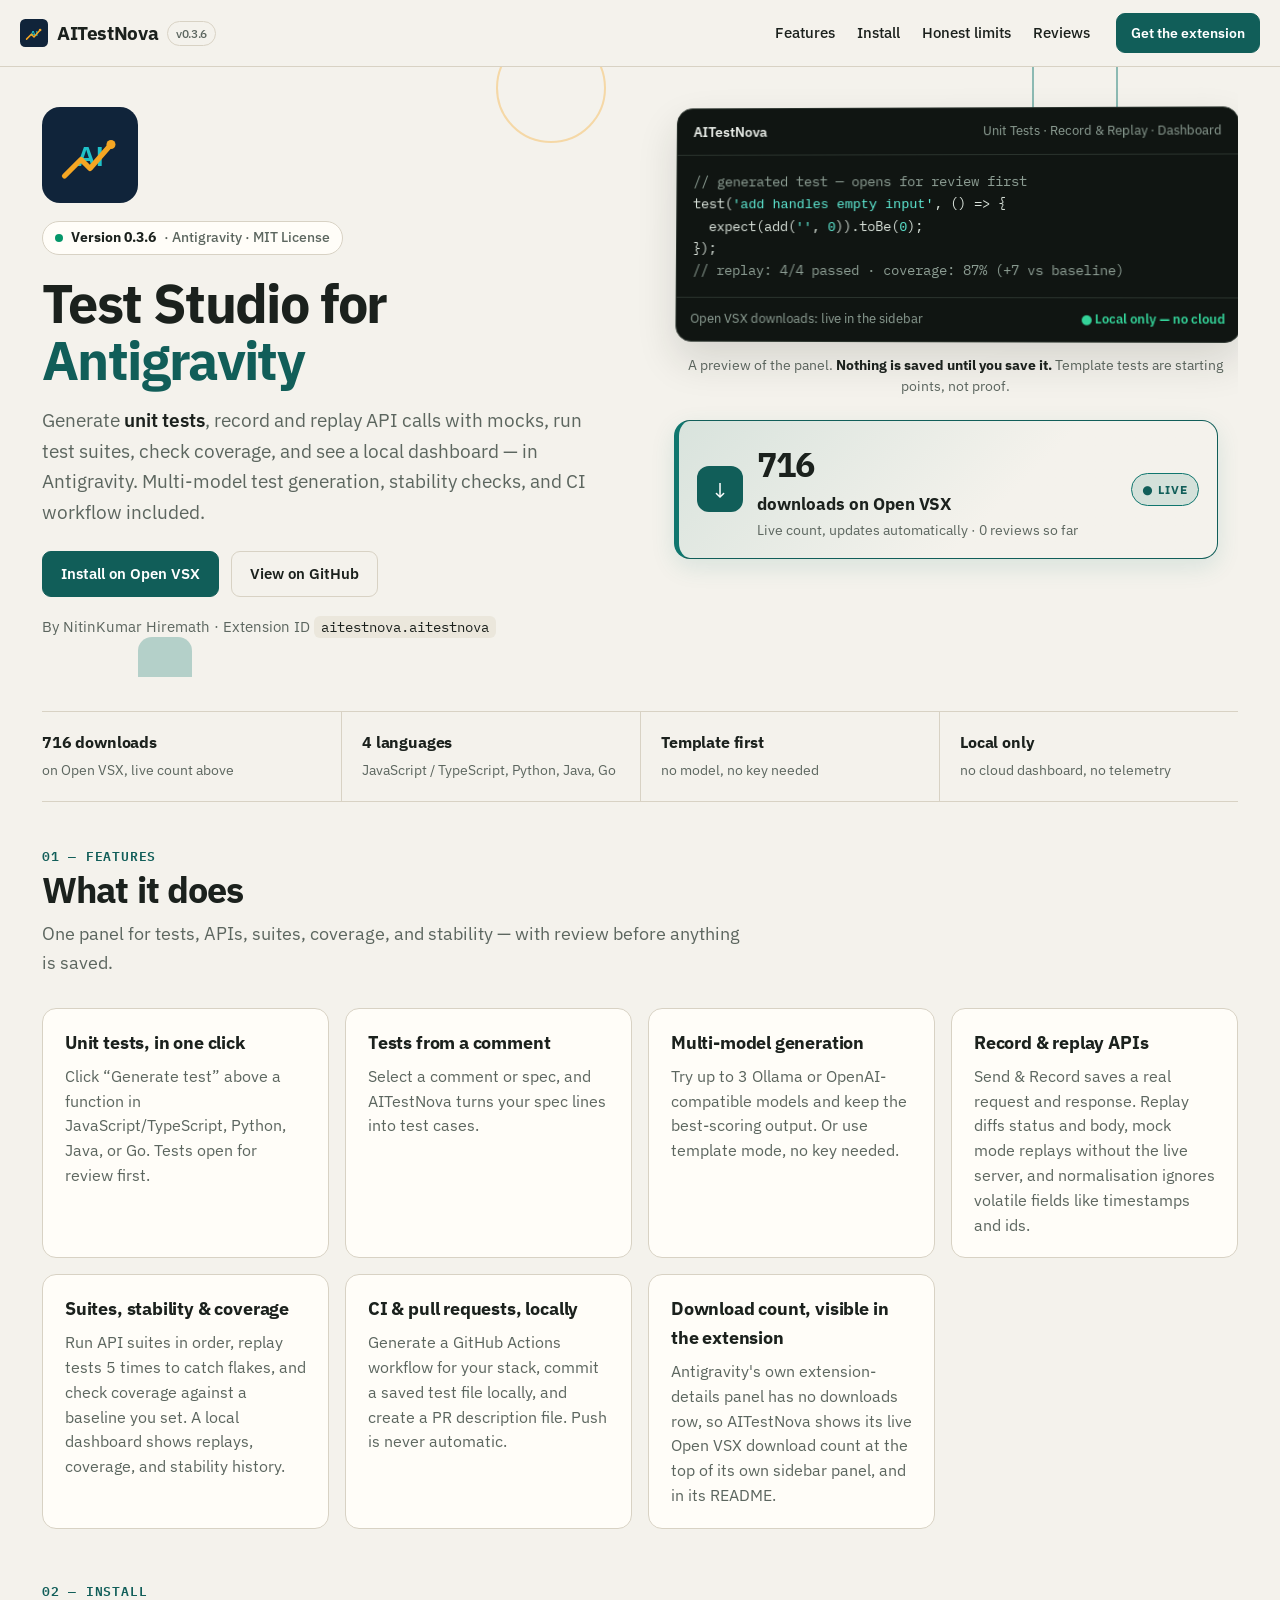
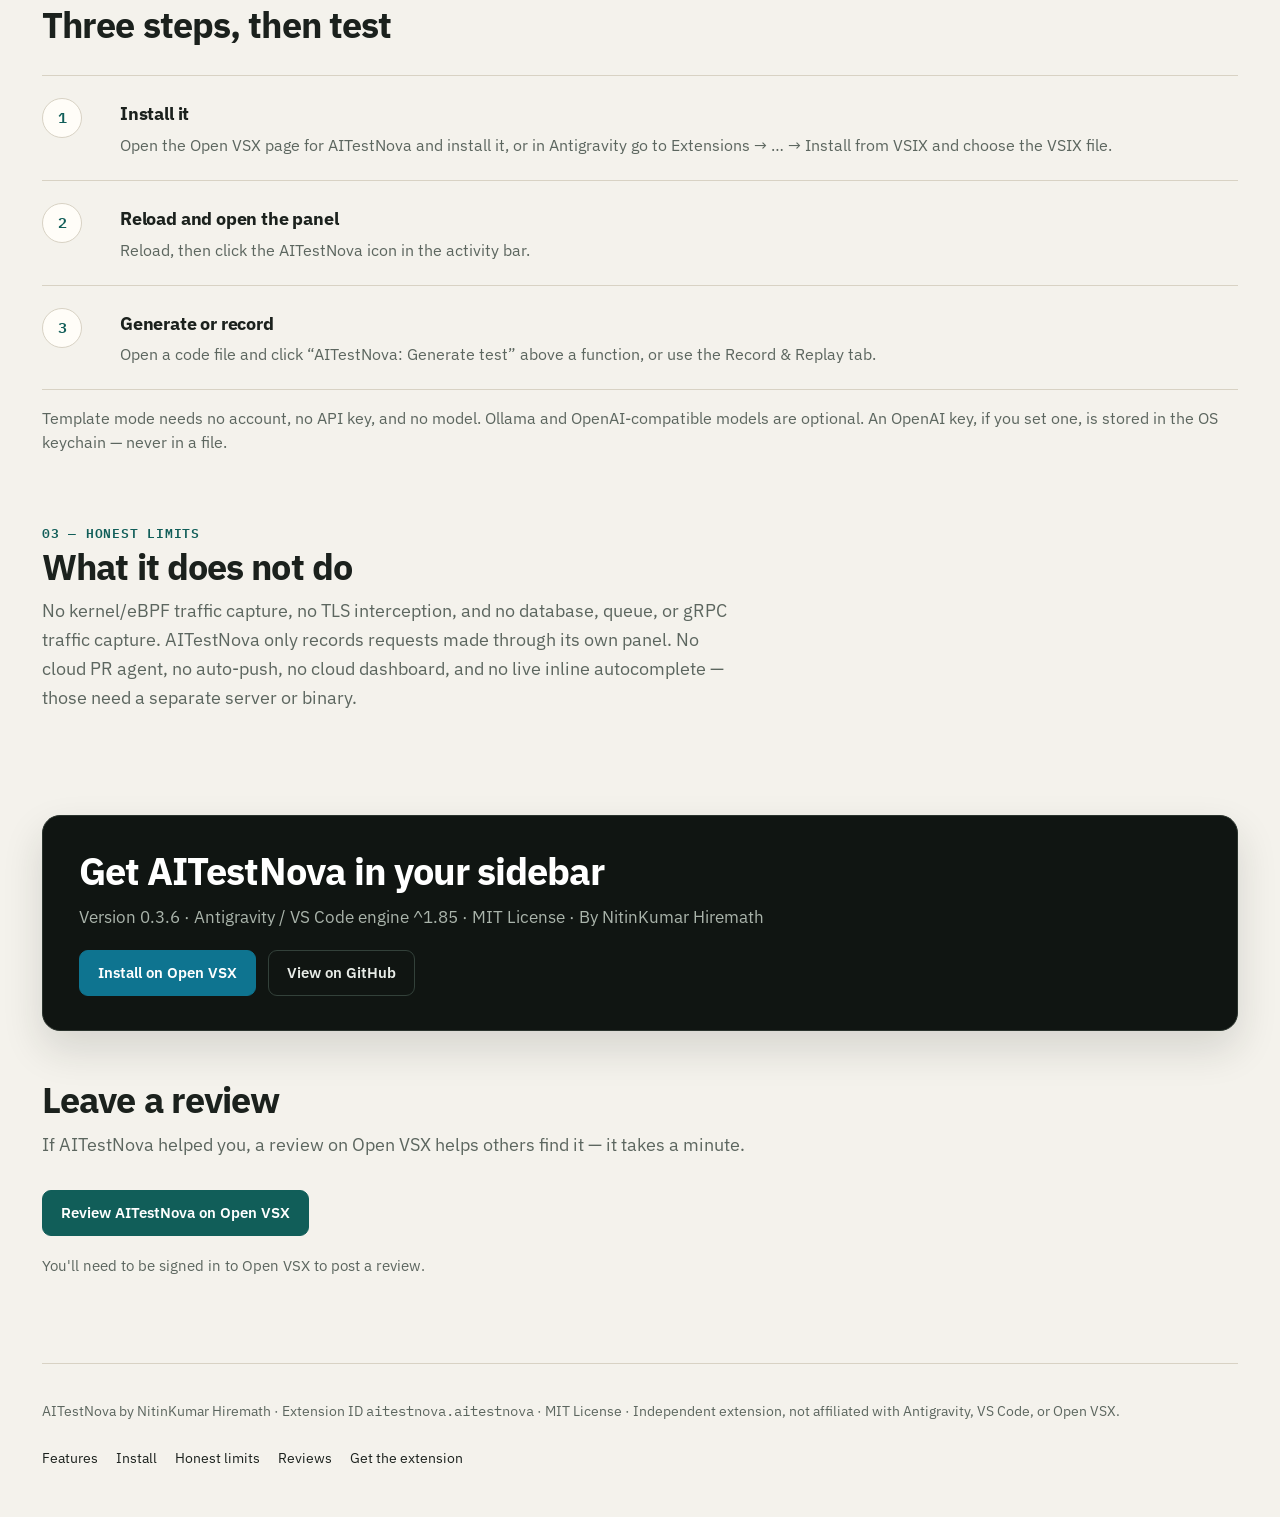
==== aitestnova/index.html @ dbf33936 "Keep every version and download figure live: facts row + inline CTA versions now update from the Ope" ====
<!doctype html>
<html lang="en">
<head>
<meta charset="utf-8" />
<meta name="viewport" content="width=device-width, initial-scale=1, viewport-fit=cover" />
<meta name="color-scheme" content="light dark" />
<meta name="description" content="Generate unit tests, record and replay API calls with mocks, run test suites, check coverage, and see a local dashboard — in Antigravity. Multi-model test generation, stability checks, and CI workflow included." />
<title>AITestNova — Test Studio for Antigravity</title>
<link rel="preconnect" href="https://fonts.googleapis.com" />
<link rel="preconnect" href="https://fonts.gstatic.com" crossorigin />
<link href="https://fonts.googleapis.com/css2?family=IBM+Plex+Mono:wght@400;500;600&family=IBM+Plex+Sans:wght@400;500;600;700&display=swap" rel="stylesheet" />
<style>
  :root{
    --bg:#f4f2ec; --surface:#fffdf8; --surface-2:#ebe7dc;
    --panel:#101512; --panel-2:#171d19; --panel-line:#2a332d;
    --ink:#1b211d; --muted:#5c665f; --line:#d8d2c4;
    --teal:#0f766e; --teal-bright:#14b8a6; --teal-deep:#115e59;
    --amber:#b45309; --radius:14px; --shadow:0 18px 40px rgba(27,33,29,.14);
  }
  @media (prefers-color-scheme: dark){
    :root{ --bg:#0c0f0d; --surface:#131713; --surface-2:#1b211c; --ink:#e8ece7; --muted:#a3ada4; --line:#2a332d; --teal:#2dd4bf; --teal-deep:#5eead4; --shadow:0 18px 40px rgba(0,0,0,.45); }
  }
  *{box-sizing:border-box}
  html{scroll-behavior:smooth}
  body{margin:0;background:var(--bg);color:var(--ink);font-family:"IBM Plex Sans",system-ui,-apple-system,"Segoe UI",sans-serif;font-size:17px;line-height:1.6;-webkit-font-smoothing:antialiased}
  a{color:var(--teal-deep)}
  @media (prefers-color-scheme: dark){ a{color:var(--teal)} }
  ::selection{background:var(--teal);color:#fff}
  .wrap{max-width:1240px;margin:0 auto;padding:0 22px}
  .mono{font-family:"IBM Plex Mono",ui-monospace,SFMono-Regular,Menlo,monospace}
  header.nav{position:sticky;top:0;z-index:20;background:color-mix(in srgb, var(--bg) 88%, transparent);backdrop-filter:blur(10px);border-bottom:1px solid var(--line)}
  .nav-inner{display:flex;align-items:center;gap:26px;padding:13px 0;flex-wrap:wrap}
  .wordmark{display:flex;align-items:center;gap:9px;text-decoration:none;color:var(--ink);font-weight:700;font-size:19px;letter-spacing:-.02em}
  .wordmark small{font-weight:500;font-size:12px;color:var(--muted);border:1px solid var(--line);border-radius:99px;padding:2px 8px}
  .wordmark svg{width:28px;height:28px;flex:none}
  nav.links{display:flex;gap:22px;margin-left:auto;flex-wrap:wrap}
  nav.links a{color:var(--ink);text-decoration:none;font-size:15px;font-weight:500}
  nav.links a:hover{color:var(--teal-deep);text-decoration:underline;text-underline-offset:4px}
  .btn{display:inline-flex;align-items:center;gap:8px;background:var(--teal-deep);color:#fff;text-decoration:none;font-weight:600;font-size:15px;padding:10px 18px;border-radius:9px;border:1px solid var(--teal-deep);cursor:pointer}
  .btn:hover{background:var(--teal);border-color:var(--teal)}
  .btn.ghost{background:transparent;color:var(--ink);border-color:var(--line)}
  .btn.ghost:hover{border-color:var(--teal-deep);color:var(--teal-deep);background:transparent}
  .btn.small{padding:8px 14px;font-size:14px}
  @media (max-width: 920px){ nav.links{margin-left:0;gap:16px} .nav-cta{margin-left:auto} }
  @media (prefers-color-scheme: dark){ .btn{background:#0f766e;border-color:#0f766e} .btn:hover{background:#14b8a6;border-color:#14b8a6} }
  .hero{position:relative;overflow:hidden;padding:40px 0 24px}
  .hero-logo{margin:0 0 18px}.hero-logo svg{width:96px;height:96px;display:block;animation:logo3d 7s ease-in-out infinite;transform-style:preserve-3d}
  @keyframes logo3d{0%,100%{transform:perspective(700px) rotateX(0) rotateY(-8deg)}50%{transform:perspective(700px) rotateX(8deg) rotateY(10deg)}}
  @media (prefers-reduced-motion: reduce){.hero-logo svg{animation:none}}
  .hero-grid{display:grid;grid-template-columns:1.02fr .98fr;gap:44px;align-items:start;position:relative;z-index:1}
  /* 3D animation: floating shapes + panel tilt (transform/opacity only) */
  .hero-3d{position:absolute;inset:0;pointer-events:none;perspective:900px;z-index:0}
  .hero-3d span{position:absolute;display:block;transform-style:preserve-3d;animation:float3d 9s ease-in-out infinite}
  .hero-3d .c1{width:86px;height:86px;top:-24px;right:10%;border:2px solid var(--teal);border-radius:18px;opacity:.45}
  .hero-3d .c2{width:54px;height:54px;bottom:-14px;left:8%;background:var(--teal);border-radius:14px;opacity:.28;animation-delay:-3s}
  .hero-3d .c3{width:110px;height:110px;top:-34px;left:38%;border:2px solid #f5a623;border-radius:50%;opacity:.35;animation-delay:-6s}
  @keyframes float3d{0%,100%{transform:translateZ(0) rotateX(14deg) rotateY(-16deg) translateY(0)}50%{transform:translateZ(70px) rotateX(-12deg) rotateY(18deg) translateY(-16px)}}
  .panel-shell{transform:perspective(1000px) rotateX(1.5deg) rotateY(-1.5deg);transition:transform .5s ease}
  .panel-shell:hover{transform:perspective(1000px) rotateX(0) rotateY(0) translateY(-4px)}
  @media (max-width:820px){.hero-3d{display:none}}
  @media (prefers-reduced-motion: reduce){.hero-3d span{animation:none}.panel-shell{transform:none;transition:none}}
  .version-pill{display:inline-flex;gap:8px;align-items:center;flex-wrap:wrap;font-size:13.5px;font-weight:500;color:var(--muted);border:1px solid var(--line);border-radius:99px;padding:5px 12px;background:var(--surface)}
  .version-pill b{color:var(--ink)}
  .version-pill .dot{width:8px;height:8px;border-radius:50%;background:#059669;flex:none}
  h1{font-size:clamp(38px,4.6vw,54px);line-height:1.06;letter-spacing:-.03em;margin:20px 0 16px;font-weight:700}
  h1 em{font-style:normal;color:var(--teal-deep)}
  @media (prefers-color-scheme: dark){ h1 em{color:var(--teal)} }
  .lede{font-size:19px;line-height:1.6;color:var(--muted);max-width:34rem;margin:0 0 24px}
  .lede strong{color:var(--ink);font-weight:600}
  .cta-row{display:flex;gap:12px;flex-wrap:wrap;align-items:center}
  .setup-line{margin-top:18px;font-size:14.5px;color:var(--muted)}
  .setup-line .mono{font-size:13.5px;color:var(--ink);background:var(--surface-2);padding:2px 7px;border-radius:6px}
  .dl-box{margin:22px 0 0;max-width:34rem;border:1px solid var(--teal-deep);border-left:5px solid var(--teal);border-radius:16px;padding:16px 18px;background:linear-gradient(135deg,color-mix(in srgb,var(--teal) 12%,var(--bg)),var(--bg) 60%);box-shadow:0 8px 24px rgba(15,118,110,.12);display:flex;align-items:center;justify-content:space-between;gap:16px}
  .dl-main{display:flex;align-items:center;gap:14px}
  .dl-icon{width:46px;height:46px;flex:none;display:flex;align-items:center;justify-content:center;font-size:22px;color:#fff;background:var(--teal-deep);border-radius:12px}
  .dl-number{font-size:34px;font-weight:800;color:var(--ink);letter-spacing:-.02em}
  .dl-label{color:var(--ink);font-weight:700;font-size:17px}
  .dl-sub{margin:2px 0 0;font-size:13.5px;color:var(--muted)}
  .dl-live{flex:none;display:inline-flex;align-items:center;gap:6px;font-size:12px;font-weight:800;letter-spacing:.08em;color:var(--teal-deep);background:color-mix(in srgb,var(--teal) 14%,var(--bg));border:1px solid var(--teal);border-radius:99px;padding:6px 10px}
  .panel-shell{background:var(--panel);color:#dbe4dc;border:1px solid var(--panel-line);border-radius:16px;box-shadow:var(--shadow);overflow:hidden}
  .panel-top{display:flex;align-items:center;gap:10px;padding:12px 16px;border-bottom:1px solid var(--panel-line)}
  .panel-top .tab-label{font-size:14px;font-weight:600;color:#e8ece7}
  .panel-top .spacer{flex:1}
  .panel-body{padding:16px}
  .panel-body pre{margin:0;white-space:pre-wrap;font-family:"IBM Plex Mono",monospace;font-size:13.5px;line-height:1.6;color:#dbe4dc}
  .panel-body code{color:#5eead4}
  .panel-foot{border-top:1px solid var(--panel-line);padding:11px 14px;display:flex;gap:14px;align-items:center;font-size:13px;color:#8fa096;flex-wrap:wrap}
  .panel-foot .ready{margin-left:auto;color:#34d399;font-weight:600}
  .panel-caption{margin-top:12px;font-size:13.5px;color:var(--muted);text-align:center}
  .panel-caption b{color:var(--ink)}
  .facts{margin:34px 0 0;border-top:1px solid var(--line);border-bottom:1px solid var(--line);display:grid;grid-template-columns:repeat(4,1fr)}
  .fact{padding:18px 20px;border-left:1px solid var(--line)}
  .fact:first-child{border-left:0;padding-left:0}
  .fact b{display:block;font-size:16px;letter-spacing:-.01em}
  .fact span{font-size:14px;color:var(--muted)}
  section.block{padding:40px 0 8px}
  .section-head{max-width:44rem;margin-bottom:30px}
  .section-head h2{font-size:clamp(28px,3.4vw,36px);line-height:1.15;letter-spacing:-.025em;margin:0 0 10px}
  .section-head p{margin:0;color:var(--muted);font-size:18px}
  .section-head .num{font-family:"IBM Plex Mono",monospace;font-size:13px;color:var(--teal-deep);font-weight:600;letter-spacing:.06em}
  @media (prefers-color-scheme: dark){ .section-head .num{color:var(--teal)} }
  .cards{display:grid;grid-template-columns:repeat(auto-fit,minmax(260px,1fr));gap:16px}
  .card{background:var(--surface);border:1px solid var(--line);border-radius:var(--radius);padding:20px 22px;transition:transform .4s ease,box-shadow .4s ease}
  .card:hover{transform:perspective(800px) rotateX(-2deg) translateY(-4px)}
  .card h3{margin:0 0 6px;font-size:18px;letter-spacing:-.01em}
  .card p{margin:0;color:var(--muted);font-size:15.5px}
  .steps{list-style:none;margin:0;padding:0;border-top:1px solid var(--line)}
  .steps li{display:grid;grid-template-columns:56px 1fr;gap:22px;padding:22px 0;border-bottom:1px solid var(--line);align-items:start}
  .steps .n{font-family:"IBM Plex Mono",monospace;font-size:15px;font-weight:600;color:var(--teal-deep);border:1px solid var(--line);border-radius:50%;width:40px;height:40px;display:flex;align-items:center;justify-content:center;background:var(--surface)}
  @media (prefers-color-scheme: dark){ .steps .n{color:var(--teal)} }
  .steps h3{margin:2px 0 4px;font-size:18px;letter-spacing:-.01em}
  .steps p{margin:0;color:var(--muted);font-size:15.5px}
  .cta-panel{margin:64px 0 8px;background:var(--panel);color:#dbe4dc;border-radius:18px;padding:34px 36px;border:1px solid var(--panel-line);box-shadow:var(--shadow)}
  .cta-panel h2{font-size:clamp(28px,3.4vw,38px);line-height:1.12;letter-spacing:-.025em;margin:0 0 12px;color:#fff}
  .cta-panel p{color:#aab4ab;margin:0 0 20px;font-size:16.5px}
  .cta-panel .btn{background:#0e7490;border-color:#0e7490}
  .cta-panel .btn:hover{background:#0891b2;border-color:#0891b2}
  .cta-panel .btn.ghost{background:transparent;border-color:#33413a;color:#e8ece7}
  .cta-panel .btn.ghost:hover{border-color:#14b8a6;color:#fff}
  footer{padding:36px 0 48px;color:var(--muted);font-size:14px;border-top:1px solid var(--line);margin-top:64px}
  .foot{display:flex;gap:24px;flex-wrap:wrap;align-items:baseline;justify-content:space-between;font-size:14px;color:var(--muted)}
  .foot a{color:var(--ink);text-decoration:none}
  .foot a:hover{text-decoration:underline}
  .foot nav{display:flex;gap:18px;flex-wrap:wrap}
  @media (max-width:820px){ .hero-grid{grid-template-columns:1fr} .facts{grid-template-columns:1fr 1fr} .fact:nth-child(3){border-left:0;padding-left:0} }
</style>
</head>
<body>
<header class="nav"><div class="wrap nav-inner">
  <a class="wordmark" href="#top" aria-label="AITestNova home"><svg aria-hidden="true" xmlns="http://www.w3.org/2000/svg" width="128" height="128" viewBox="0 0 128 128"><rect width="128" height="128" rx="24" fill="#10243a"/><text x="64" y="78" font-family="sans-serif" font-size="36" font-weight="bold" fill="#1fc2c9" text-anchor="middle">AI</text><path d="M30 92 L52 70 L64 82 L92 50" stroke="#f5a623" stroke-width="7" fill="none" stroke-linecap="round" stroke-linejoin="round"/><circle cx="92" cy="50" r="6" fill="#f5a623"/></svg>AITestNova <small class="live-version">v0.3.6</small></a>
  <nav class="links" aria-label="Page"><a href="#features">Features</a><a href="#install">Install</a><a href="#limits">Honest limits</a><a href="#reviews">Reviews</a></nav>
  <a class="btn small nav-cta" href="#get">Get the extension</a>
</div></header>

<div class="wrap" id="top">
  <div class="hero"><div class="hero-3d" aria-hidden="true"><span class="c1"></span><span class="c2"></span><span class="c3"></span></div><div class="hero-grid"><div>
    <div class="hero-logo"><svg aria-hidden="true" xmlns="http://www.w3.org/2000/svg" width="128" height="128" viewBox="0 0 128 128"><rect width="128" height="128" rx="24" fill="#10243a"/><text x="64" y="78" font-family="sans-serif" font-size="36" font-weight="bold" fill="#1fc2c9" text-anchor="middle">AI</text><path d="M30 92 L52 70 L64 82 L92 50" stroke="#f5a623" stroke-width="7" fill="none" stroke-linecap="round" stroke-linejoin="round"/><circle cx="92" cy="50" r="6" fill="#f5a623"/></svg></div>
    <span class="version-pill"><span class="dot"></span><b class="live-version">Version 0.3.6</b> · Antigravity · MIT License</span>
    <h1>Test Studio for <em>Antigravity</em></h1>
    <p class="lede">Generate <strong>unit tests</strong>, record and replay API calls with mocks, run test suites, check coverage, and see a local dashboard — in Antigravity. Multi-model test generation, stability checks, and CI workflow included.</p>
    <div class="cta-row">
      <a class="btn" href="https://open-vsx.org/extension/aitestnova/aitestnova">Install on Open VSX</a>
      <a class="btn ghost" href="https://github.com/1nc24cs146-cmyk/AITestNova">View on GitHub</a>
    </div>
    <p class="setup-line">By NitinKumar Hiremath · Extension ID <span class="mono">aitestnova.aitestnova</span></p>
  </div>
  <div>
    <div class="panel-shell" aria-label="AITestNova panel preview">
      <div class="panel-top"><span class="tab-label">AITestNova</span><span class="spacer"></span><span style="font-size:13px;color:#8fa096">Unit Tests · Record &amp; Replay · Dashboard</span></div>
      <div class="panel-body"><pre><span style="color:#8fa096">// generated test — opens for review first</span>
test(<code>'add handles empty input'</code>, () =&gt; {
  expect(add(<code>''</code>, <code>0</code>)).toBe(<code>0</code>);
});
<span style="color:#8fa096">// replay: 4/4 passed · coverage: 87% (+7 vs baseline)</span></pre></div>
      <div class="panel-foot"><span>Open VSX downloads: live in the sidebar</span><span class="ready">● Local only — no cloud</span></div>
    </div>
    <p class="panel-caption">A preview of the panel. <b>Nothing is saved until you save it.</b> Template tests are starting points, not proof.</p>
    <div class="dl-box"><div class="dl-main"><div class="dl-icon">↓</div><div>
      <div class="dl-number" id="downloads">716</div>
      <div class="dl-label">downloads on Open VSX</div>
      <p class="dl-sub">Live count, updates automatically · 0 reviews so far</p>
    </div></div><span class="dl-live">● LIVE</span></div>
  </div></div></div>

  <div class="facts">
    <div class="fact"><b class="live-downloads">716 downloads</b><span>on Open VSX, live count above</span></div>
    <div class="fact"><b>4 languages</b><span>JavaScript / TypeScript, Python, Java, Go</span></div>
    <div class="fact"><b>Template first</b><span>no model, no key needed</span></div>
    <div class="fact"><b>Local only</b><span>no cloud dashboard, no telemetry</span></div>
  </div>

  <section class="block" id="features"><div class="section-head">
    <span class="num">01 — FEATURES</span>
    <h2>What it does</h2>
    <p>One panel for tests, APIs, suites, coverage, and stability — with review before anything is saved.</p>
  </div><div class="cards">
    <div class="card"><h3>Unit tests, in one click</h3><p>Click “Generate test” above a function in JavaScript/TypeScript, Python, Java, or Go. Tests open for review first.</p></div>
    <div class="card"><h3>Tests from a comment</h3><p>Select a comment or spec, and AITestNova turns your spec lines into test cases.</p></div>
    <div class="card"><h3>Multi-model generation</h3><p>Try up to 3 Ollama or OpenAI-compatible models and keep the best-scoring output. Or use template mode, no key needed.</p></div>
    <div class="card"><h3>Record &amp; replay APIs</h3><p>Send &amp; Record saves a real request and response. Replay diffs status and body, mock mode replays without the live server, and normalisation ignores volatile fields like timestamps and ids.</p></div>
    <div class="card"><h3>Suites, stability &amp; coverage</h3><p>Run API suites in order, replay tests 5 times to catch flakes, and check coverage against a baseline you set. A local dashboard shows replays, coverage, and stability history.</p></div>
    <div class="card"><h3>CI &amp; pull requests, locally</h3><p>Generate a GitHub Actions workflow for your stack, commit a saved test file locally, and create a PR description file. Push is never automatic.</p></div>
    <div class="card"><h3>Download count, visible in the extension</h3><p>Antigravity's own extension-details panel has no downloads row, so AITestNova shows its live Open VSX download count at the top of its own sidebar panel, and in its README.</p></div>
  </div></section>

  <section class="block" id="install"><div class="section-head">
    <span class="num">02 — INSTALL</span>
    <h2>Three steps, then test</h2>
  </div><ol class="steps">
    <li><span class="n">1</span><div><h3>Install it</h3><p>Open the Open VSX page for AITestNova and install it, or in Antigravity go to Extensions → … → Install from VSIX and choose the VSIX file.</p></div></li>
    <li><span class="n">2</span><div><h3>Reload and open the panel</h3><p>Reload, then click the AITestNova icon in the activity bar.</p></div></li>
    <li><span class="n">3</span><div><h3>Generate or record</h3><p>Open a code file and click “AITestNova: Generate test” above a function, or use the Record &amp; Replay tab.</p></div></li>
  </ol>
  <p style="color:var(--muted);font-size:15.5px">Template mode needs no account, no API key, and no model. Ollama and OpenAI-compatible models are optional. An OpenAI key, if you set one, is stored in the OS keychain — never in a file.</p></section>

  <section class="block" id="limits"><div class="section-head">
    <span class="num">03 — HONEST LIMITS</span>
    <h2>What it does not do</h2>
    <p>No kernel/eBPF traffic capture, no TLS interception, and no database, queue, or gRPC traffic capture. AITestNova only records requests made through its own panel. No cloud PR agent, no auto-push, no cloud dashboard, and no live inline autocomplete — those need a separate server or binary.</p>
  </div></section>

  <section id="get"><div class="cta-panel">
    <h2>Get AITestNova in your sidebar</h2>
    <p>Version <span class="live-version-num">0.3.6</span> · Antigravity / VS Code engine ^1.85 · MIT License · By NitinKumar Hiremath</p>
    <div class="cta-row">
      <a class="btn" href="https://open-vsx.org/extension/aitestnova/aitestnova">Install on Open VSX</a>
      <a class="btn ghost" href="https://github.com/1nc24cs146-cmyk/AITestNova">View on GitHub</a>
    </div>
  </div></section>

  <section class="block" id="reviews"><div class="section-head">
    <h2>Leave a review</h2>
    <p>If AITestNova helped you, a review on Open VSX helps others find it — it takes a minute.</p>
  </div>
  <div class="cta-row">
    <a class="btn" href="https://open-vsx.org/extension/aitestnova/aitestnova">Review AITestNova on Open VSX</a>
  </div>
  <p class="setup-line">You'll need to be signed in to Open VSX to post a review.</p></section>

  <footer><div class="foot">
    <div>AITestNova by NitinKumar Hiremath · Extension ID <span class="mono">aitestnova.aitestnova</span> · MIT License · Independent extension, not affiliated with Antigravity, VS Code, or Open VSX.</div>
    <nav aria-label="Page"><a href="#features">Features</a><a href="#install">Install</a><a href="#limits">Honest limits</a><a href="#reviews">Reviews</a><a href="#get">Get the extension</a></nav>
  </div></footer>
</div>
<script>
(function () {
  // Silent live update: on every load and every 5 minutes after, the
  // version pill, the download count, and the facts-row download figure
  // refresh from the live Open VSX listing. No banner, no reload. The
  // pill only ever moves forward: if the listing is behind this page (a
  // build not published yet), the page keeps its own version. Keep
  // EMBEDDED_VERSION in sync with the pill. Every download figure on
  // this page carries the live treatment, so no number can go stale
  // and make the page look fake.
  var EMBEDDED_VERSION = "0.3.6";
  var API_URL = "https://open-vsx.org/api/aitestnova/aitestnova";
  var pills = document.querySelectorAll(".live-version");
  var downloads = document.getElementById("downloads");
  var versionNums = document.querySelectorAll(".live-version-num");
  var factDownloads = document.querySelectorAll(".live-downloads");
  function isNewer(a, b) {
    var pa = String(a).split(".");
    var pb = String(b).split(".");
    var n = Math.max(pa.length, pb.length);
    for (var i = 0; i < n; i++) {
      var x = parseInt(pa[i] || "0", 10);
      var y = parseInt(pb[i] || "0", 10);
      if (x > y) { return true; }
      if (x < y) { return false; }
    }
    return false;
  }
  function checkForUpdate() {
    fetch(API_URL, { cache: "no-store" })
      .then(function (r) { if (!r.ok) { throw new Error("Open VSX " + r.status); } return r.json(); })
      .then(function (d) {
        if (d && typeof d.downloadCount === "number" && downloads) {
          downloads.textContent = d.downloadCount.toLocaleString();
          for (var j = 0; j < factDownloads.length; j++) {
            factDownloads[j].textContent = d.downloadCount.toLocaleString() + " downloads";
          }
        }
        if (d && typeof d.version === "string" && d.version && isNewer(d.version, EMBEDDED_VERSION)) {
          for (var i = 0; i < pills.length; i++) {
            pills[i].textContent = (pills[i].textContent.indexOf("Version ") === 0 ? "Version " : "v") + d.version;
          }
          for (var k = 0; k < versionNums.length; k++) {
            versionNums[k].textContent = d.version;
          }
        }
      })
      .catch(function () { /* keep the baked-in fallback text visible */ });
  }
  checkForUpdate();
  setInterval(checkForUpdate, 5 * 60 * 1000);
})();
</script>
</body>
</html>
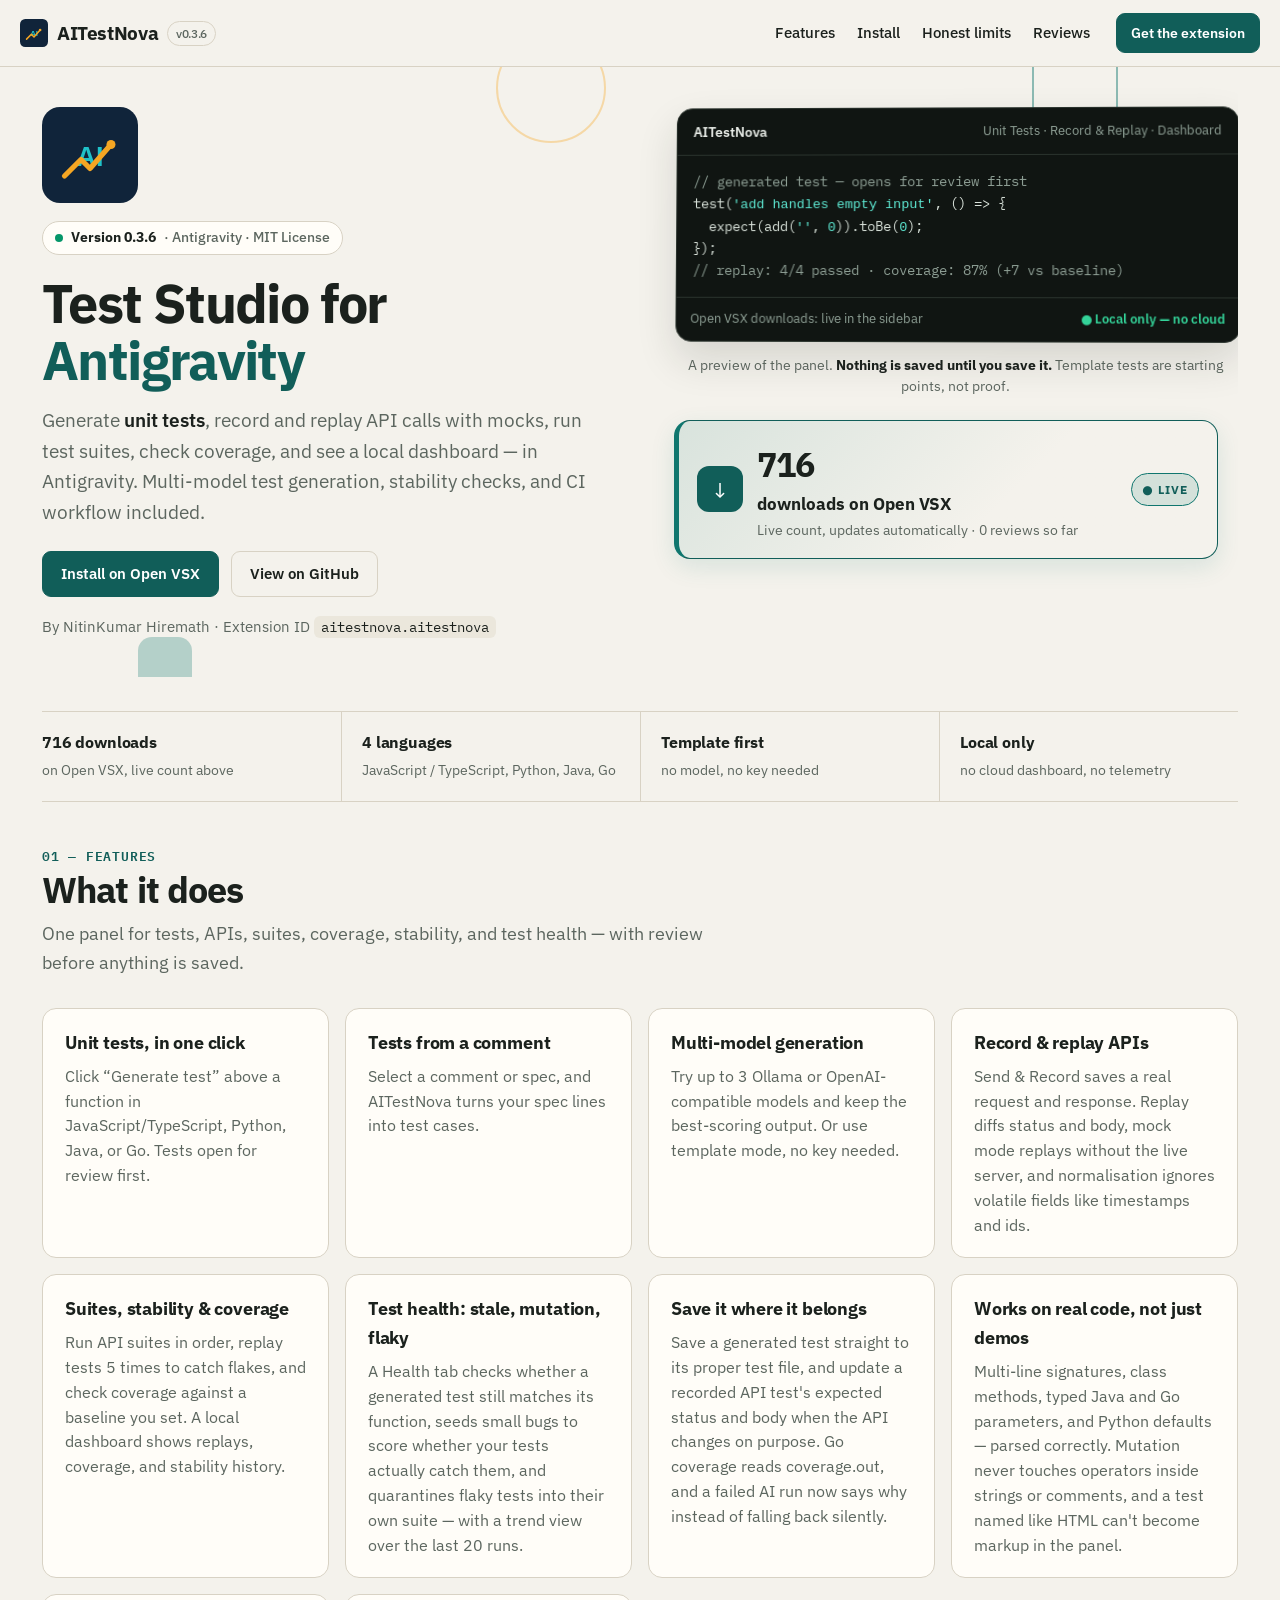
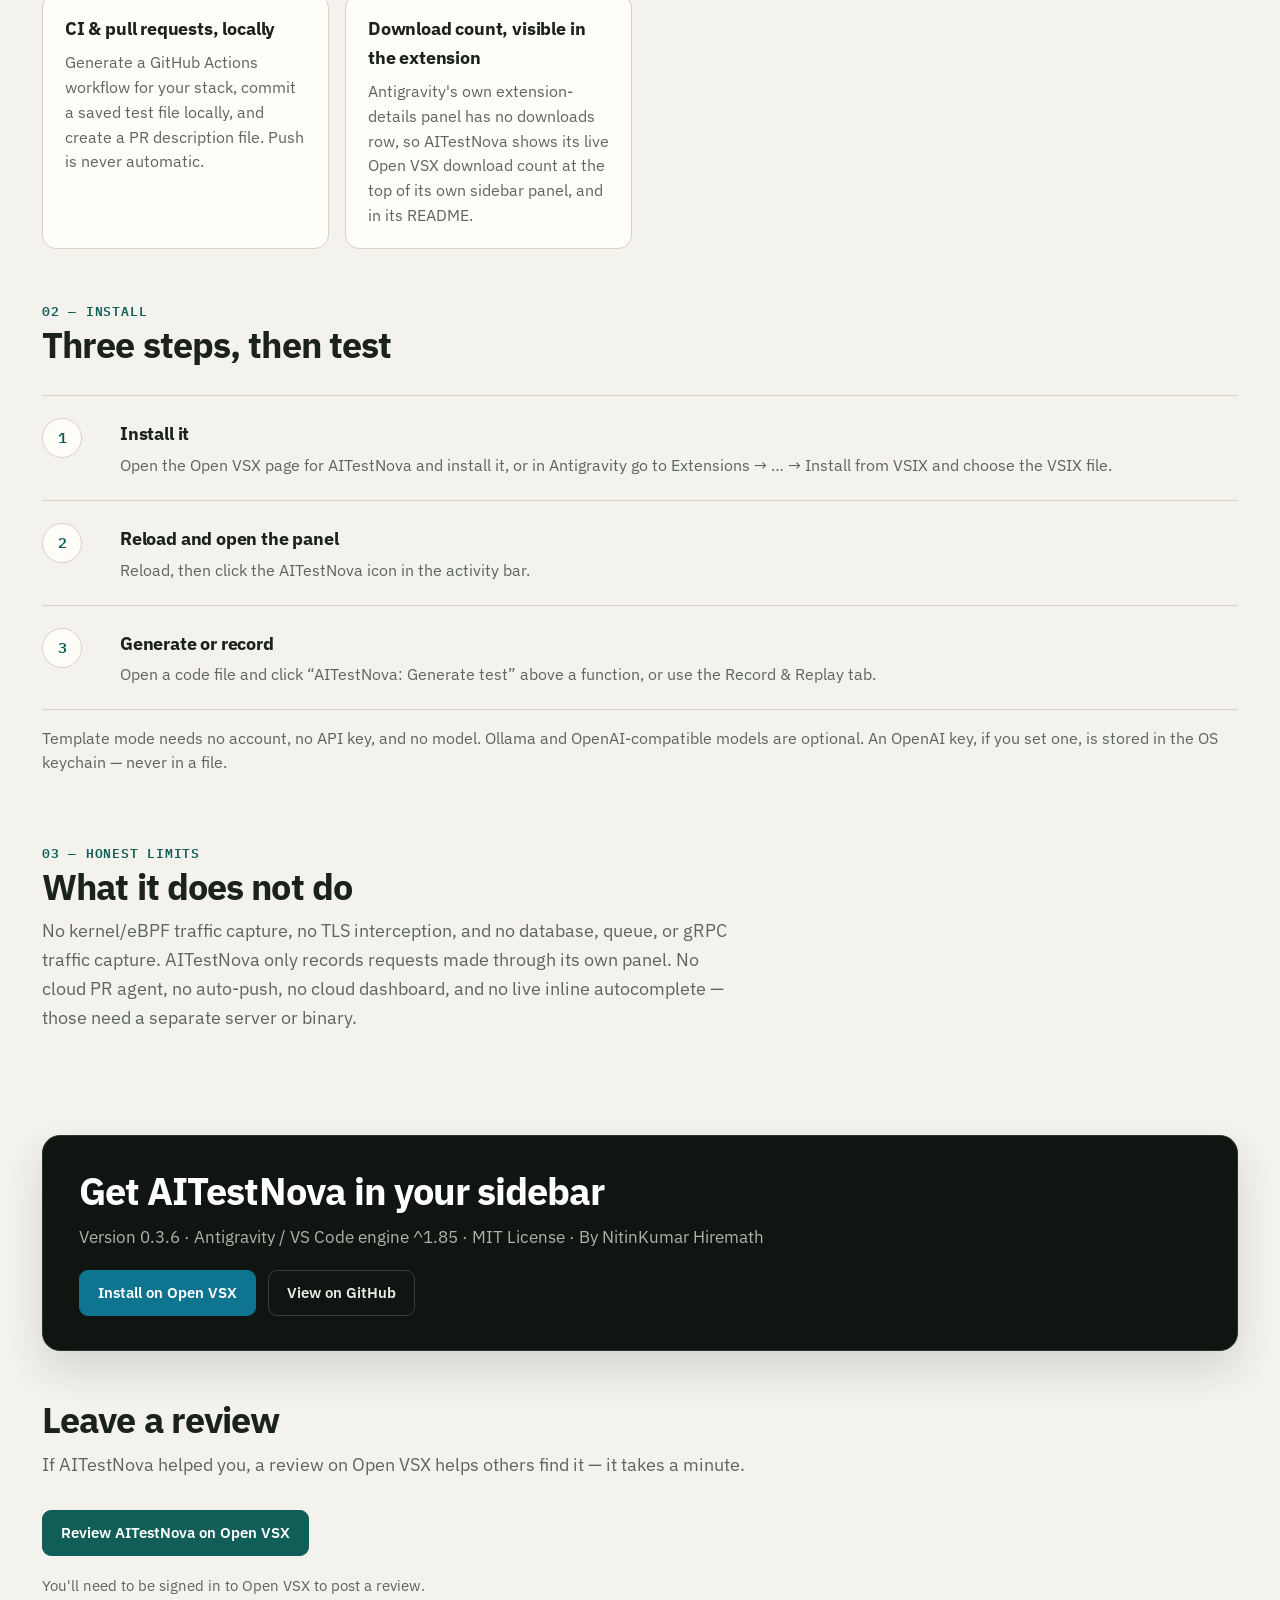
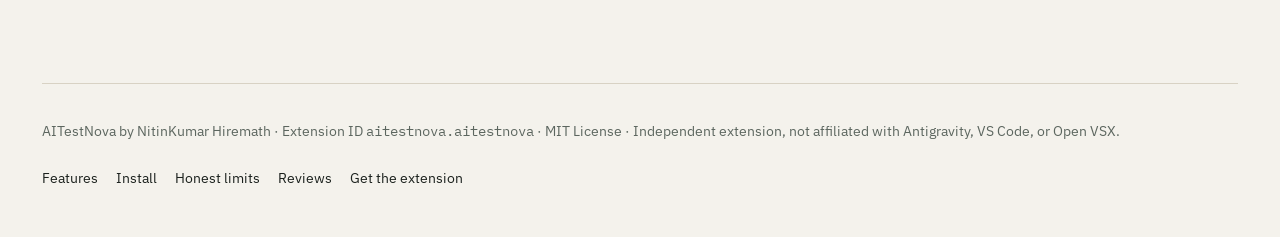
==== commit bcbbfe9d: "AITestNova webpage: feature cards for test health (0.3.4), save-to-test-file + update expected + Go " ====
--- a/aitestnova/index.html
+++ b/aitestnova/index.html
@@ -172,13 +172,16 @@
   <section class="block" id="features"><div class="section-head">
     <span class="num">01 — FEATURES</span>
     <h2>What it does</h2>
-    <p>One panel for tests, APIs, suites, coverage, and stability — with review before anything is saved.</p>
+    <p>One panel for tests, APIs, suites, coverage, stability, and test health — with review before anything is saved.</p>
   </div><div class="cards">
     <div class="card"><h3>Unit tests, in one click</h3><p>Click “Generate test” above a function in JavaScript/TypeScript, Python, Java, or Go. Tests open for review first.</p></div>
     <div class="card"><h3>Tests from a comment</h3><p>Select a comment or spec, and AITestNova turns your spec lines into test cases.</p></div>
     <div class="card"><h3>Multi-model generation</h3><p>Try up to 3 Ollama or OpenAI-compatible models and keep the best-scoring output. Or use template mode, no key needed.</p></div>
     <div class="card"><h3>Record &amp; replay APIs</h3><p>Send &amp; Record saves a real request and response. Replay diffs status and body, mock mode replays without the live server, and normalisation ignores volatile fields like timestamps and ids.</p></div>
     <div class="card"><h3>Suites, stability &amp; coverage</h3><p>Run API suites in order, replay tests 5 times to catch flakes, and check coverage against a baseline you set. A local dashboard shows replays, coverage, and stability history.</p></div>
+    <div class="card"><h3>Test health: stale, mutation, flaky</h3><p>A Health tab checks whether a generated test still matches its function, seeds small bugs to score whether your tests actually catch them, and quarantines flaky tests into their own suite — with a trend view over the last 20 runs.</p></div>
+    <div class="card"><h3>Save it where it belongs</h3><p>Save a generated test straight to its proper test file, and update a recorded API test's expected status and body when the API changes on purpose. Go coverage reads coverage.out, and a failed AI run now says why instead of falling back silently.</p></div>
+    <div class="card"><h3>Works on real code, not just demos</h3><p>Multi-line signatures, class methods, typed Java and Go parameters, and Python defaults — parsed correctly. Mutation never touches operators inside strings or comments, and a test named like HTML can't become markup in the panel.</p></div>
     <div class="card"><h3>CI &amp; pull requests, locally</h3><p>Generate a GitHub Actions workflow for your stack, commit a saved test file locally, and create a PR description file. Push is never automatic.</p></div>
     <div class="card"><h3>Download count, visible in the extension</h3><p>Antigravity's own extension-details panel has no downloads row, so AITestNova shows its live Open VSX download count at the top of its own sidebar panel, and in its README.</p></div>
   </div></section>
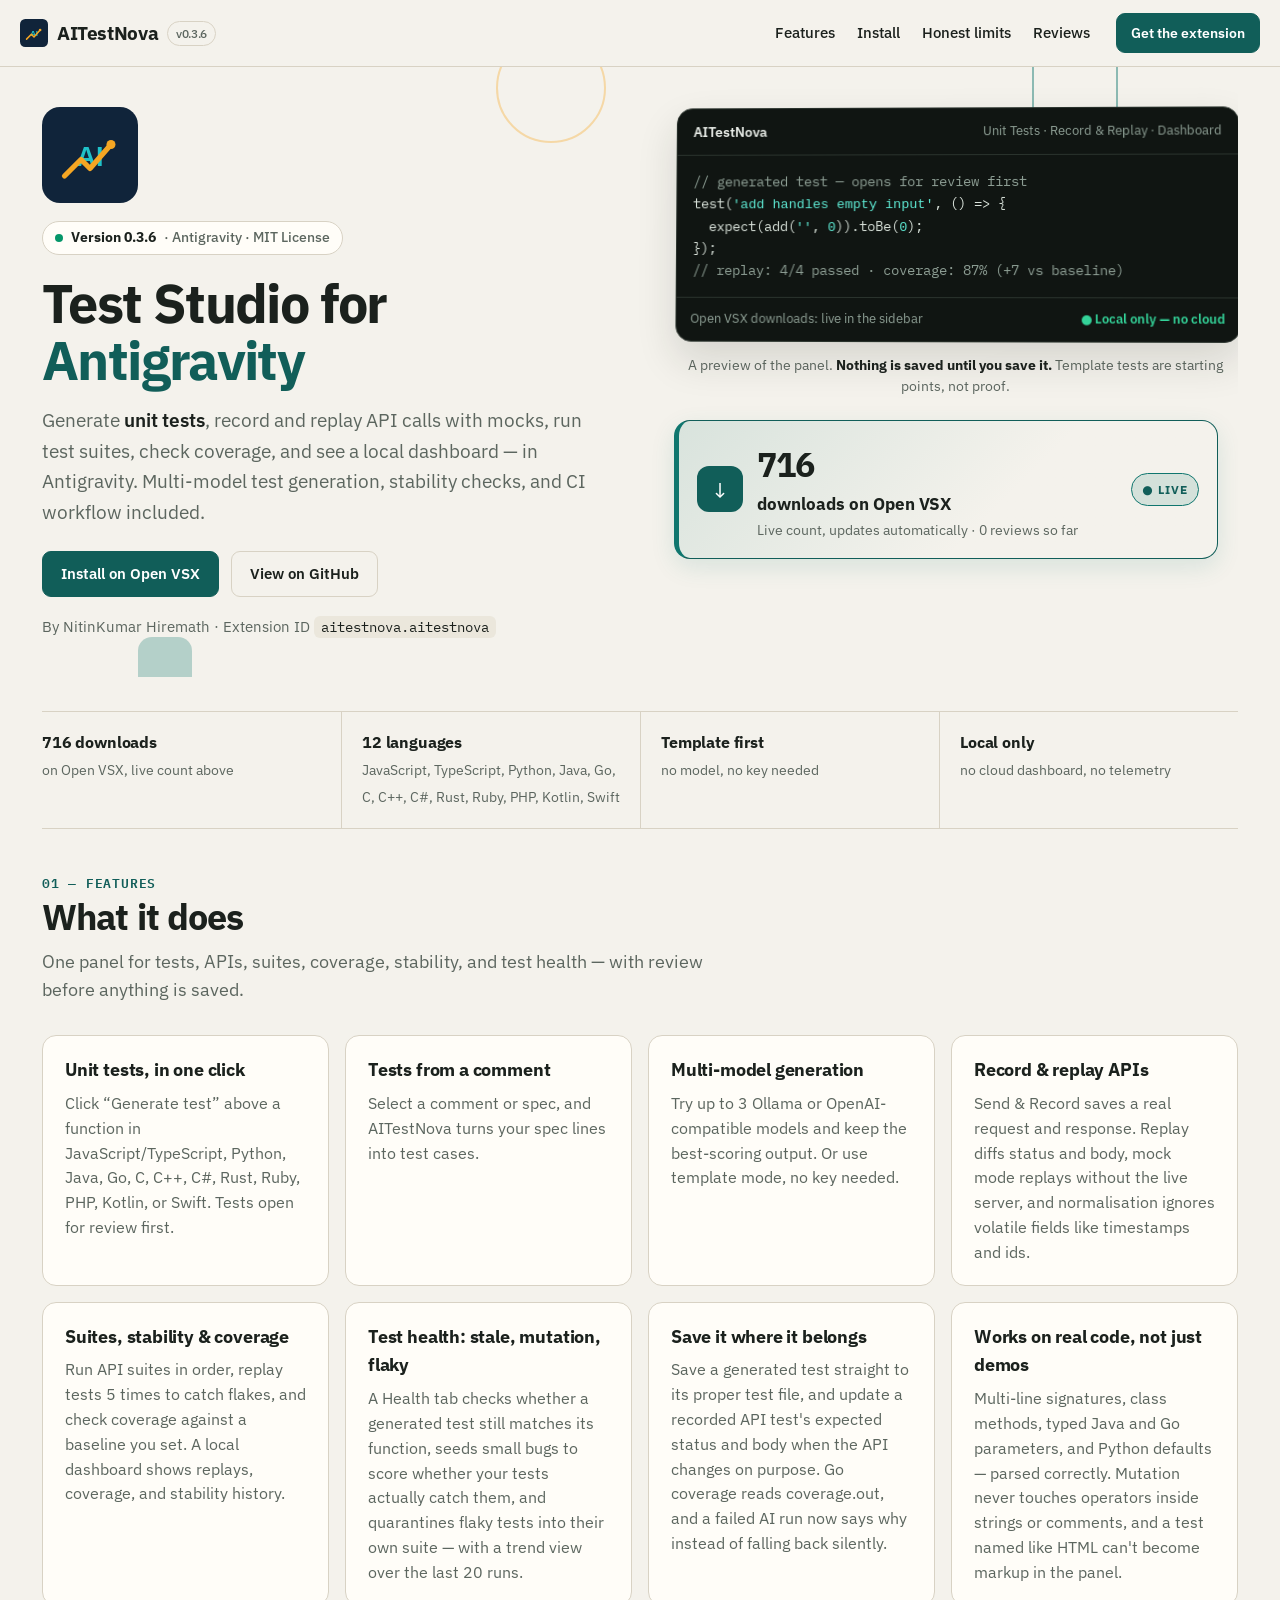
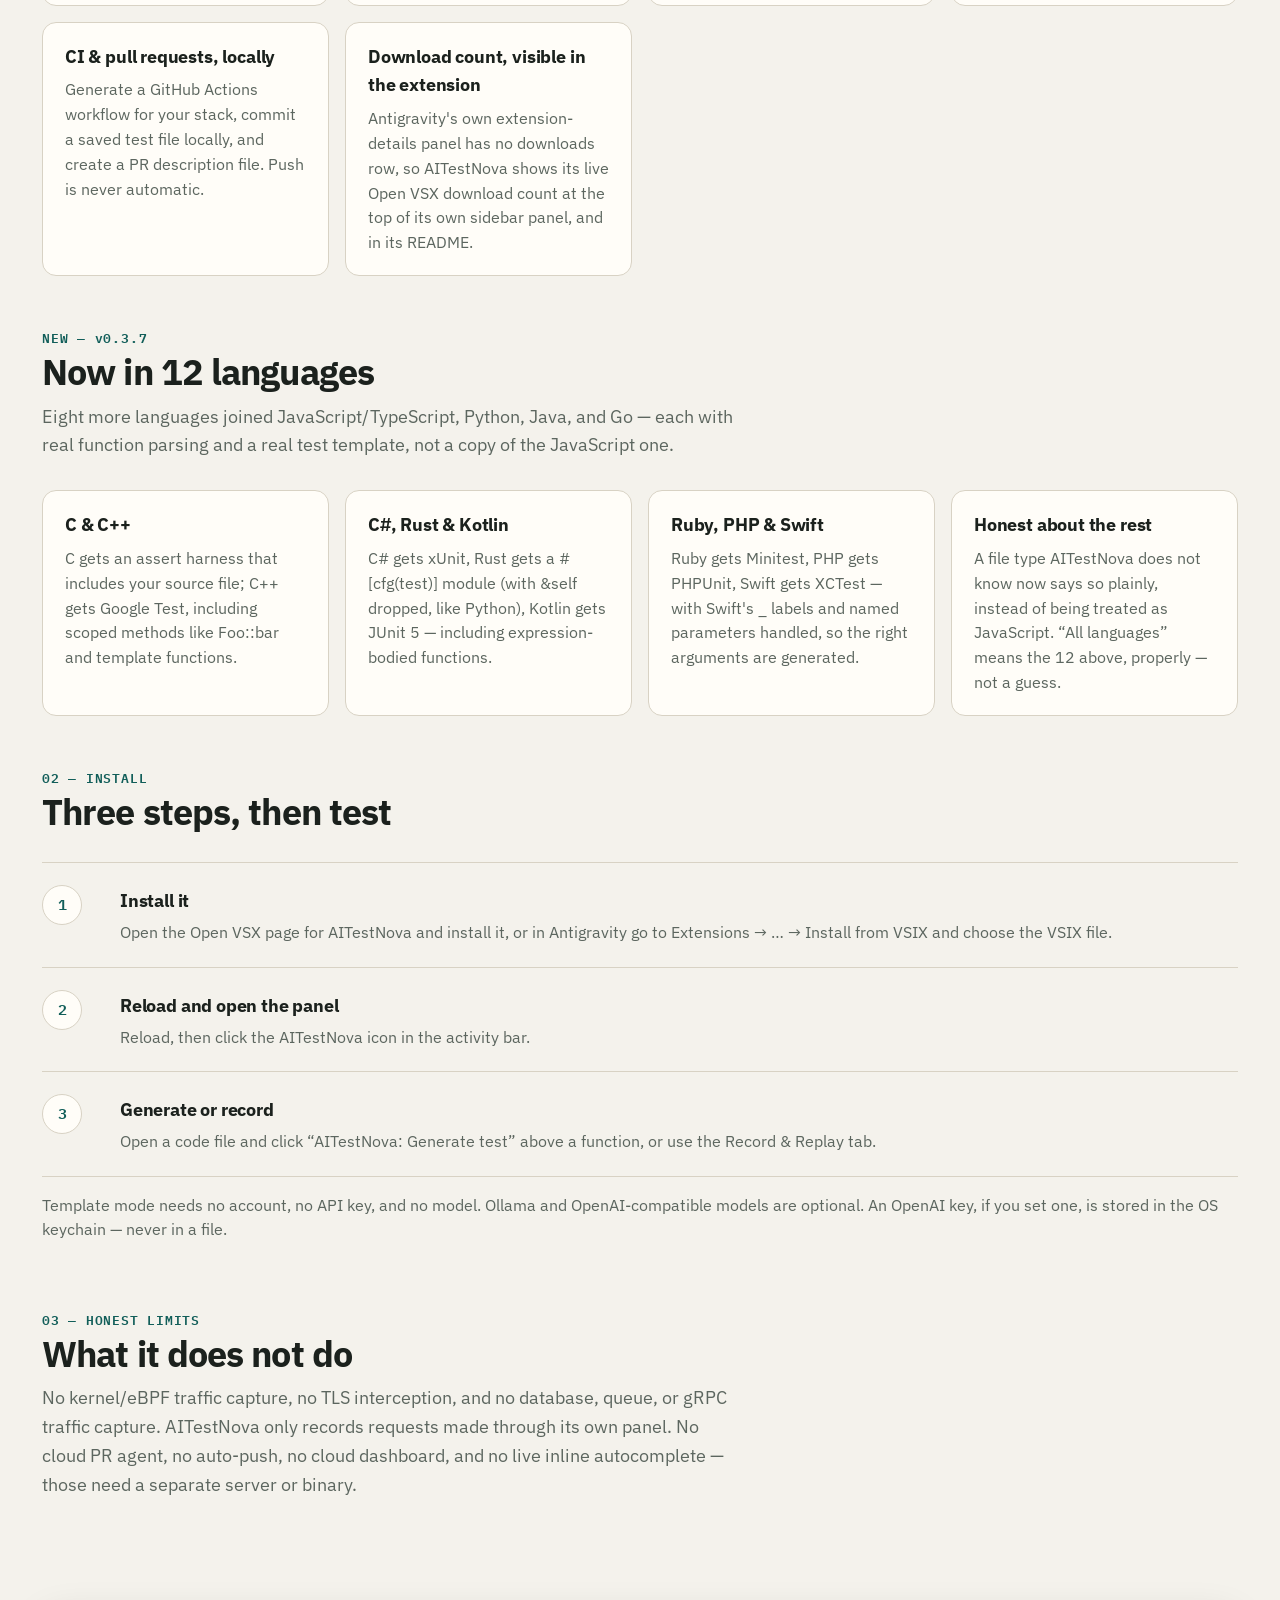
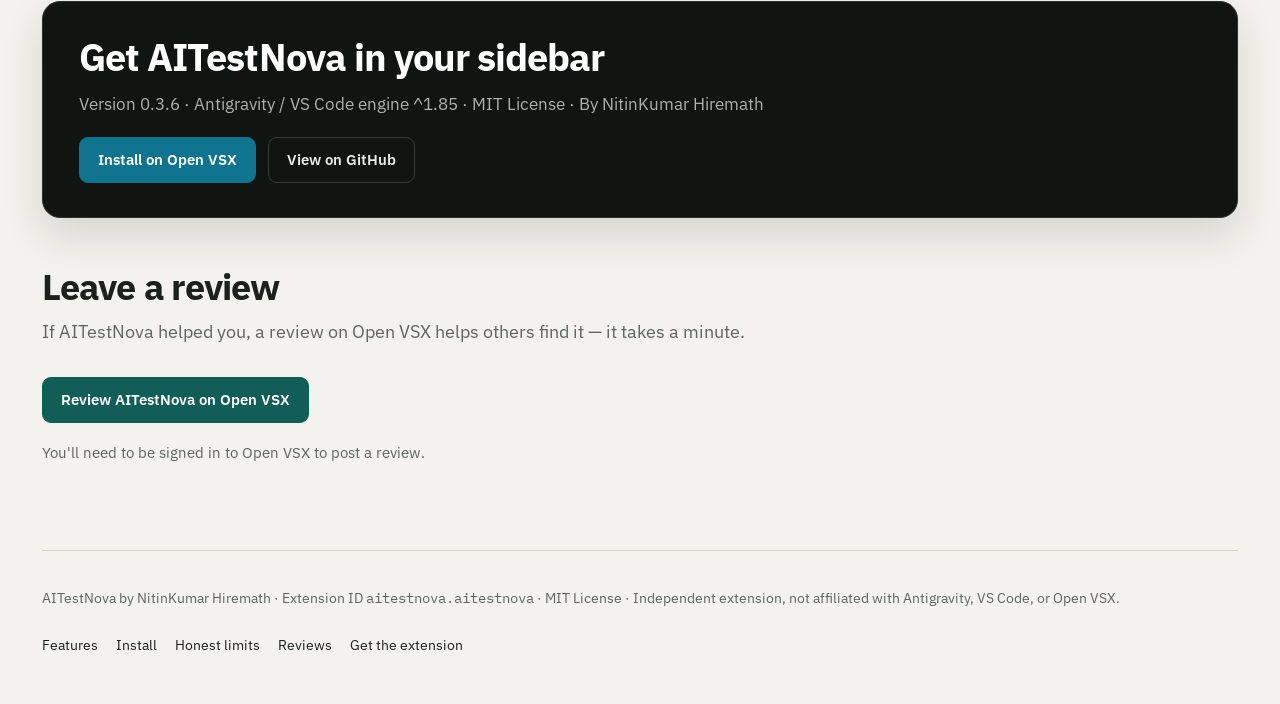
==== commit fe366416: "AITestNova webpage: display all 12 languages (v0.3.7) — facts row, feature card, and a What's new se" ====
--- a/aitestnova/index.html
+++ b/aitestnova/index.html
@@ -164,7 +164,7 @@
 
   <div class="facts">
     <div class="fact"><b class="live-downloads">716 downloads</b><span>on Open VSX, live count above</span></div>
-    <div class="fact"><b>4 languages</b><span>JavaScript / TypeScript, Python, Java, Go</span></div>
+    <div class="fact"><b>12 languages</b><span>JavaScript, TypeScript, Python, Java, Go, C, C++, C#, Rust, Ruby, PHP, Kotlin, Swift</span></div>
     <div class="fact"><b>Template first</b><span>no model, no key needed</span></div>
     <div class="fact"><b>Local only</b><span>no cloud dashboard, no telemetry</span></div>
   </div>
@@ -174,7 +174,7 @@
     <h2>What it does</h2>
     <p>One panel for tests, APIs, suites, coverage, stability, and test health — with review before anything is saved.</p>
   </div><div class="cards">
-    <div class="card"><h3>Unit tests, in one click</h3><p>Click “Generate test” above a function in JavaScript/TypeScript, Python, Java, or Go. Tests open for review first.</p></div>
+    <div class="card"><h3>Unit tests, in one click</h3><p>Click “Generate test” above a function in JavaScript/TypeScript, Python, Java, Go, C, C++, C#, Rust, Ruby, PHP, Kotlin, or Swift. Tests open for review first.</p></div>
     <div class="card"><h3>Tests from a comment</h3><p>Select a comment or spec, and AITestNova turns your spec lines into test cases.</p></div>
     <div class="card"><h3>Multi-model generation</h3><p>Try up to 3 Ollama or OpenAI-compatible models and keep the best-scoring output. Or use template mode, no key needed.</p></div>
     <div class="card"><h3>Record &amp; replay APIs</h3><p>Send &amp; Record saves a real request and response. Replay diffs status and body, mock mode replays without the live server, and normalisation ignores volatile fields like timestamps and ids.</p></div>
@@ -184,6 +184,17 @@
     <div class="card"><h3>Works on real code, not just demos</h3><p>Multi-line signatures, class methods, typed Java and Go parameters, and Python defaults — parsed correctly. Mutation never touches operators inside strings or comments, and a test named like HTML can't become markup in the panel.</p></div>
     <div class="card"><h3>CI &amp; pull requests, locally</h3><p>Generate a GitHub Actions workflow for your stack, commit a saved test file locally, and create a PR description file. Push is never automatic.</p></div>
     <div class="card"><h3>Download count, visible in the extension</h3><p>Antigravity's own extension-details panel has no downloads row, so AITestNova shows its live Open VSX download count at the top of its own sidebar panel, and in its README.</p></div>
+  </div></section>
+
+  <section class="block" id="whats-new"><div class="section-head">
+    <span class="num">NEW — v0.3.7</span>
+    <h2>Now in 12 languages</h2>
+    <p>Eight more languages joined JavaScript/TypeScript, Python, Java, and Go — each with real function parsing and a real test template, not a copy of the JavaScript one.</p>
+  </div><div class="cards">
+    <div class="card"><h3>C &amp; C++</h3><p>C gets an assert harness that includes your source file; C++ gets Google Test, including scoped methods like Foo::bar and template functions.</p></div>
+    <div class="card"><h3>C#, Rust &amp; Kotlin</h3><p>C# gets xUnit, Rust gets a #[cfg(test)] module (with &amp;self dropped, like Python), Kotlin gets JUnit 5 — including expression-bodied functions.</p></div>
+    <div class="card"><h3>Ruby, PHP &amp; Swift</h3><p>Ruby gets Minitest, PHP gets PHPUnit, Swift gets XCTest — with Swift's _ labels and named parameters handled, so the right arguments are generated.</p></div>
+    <div class="card"><h3>Honest about the rest</h3><p>A file type AITestNova does not know now says so plainly, instead of being treated as JavaScript. “All languages” means the 12 above, properly — not a guess.</p></div>
   </div></section>
 
   <section class="block" id="install"><div class="section-head">
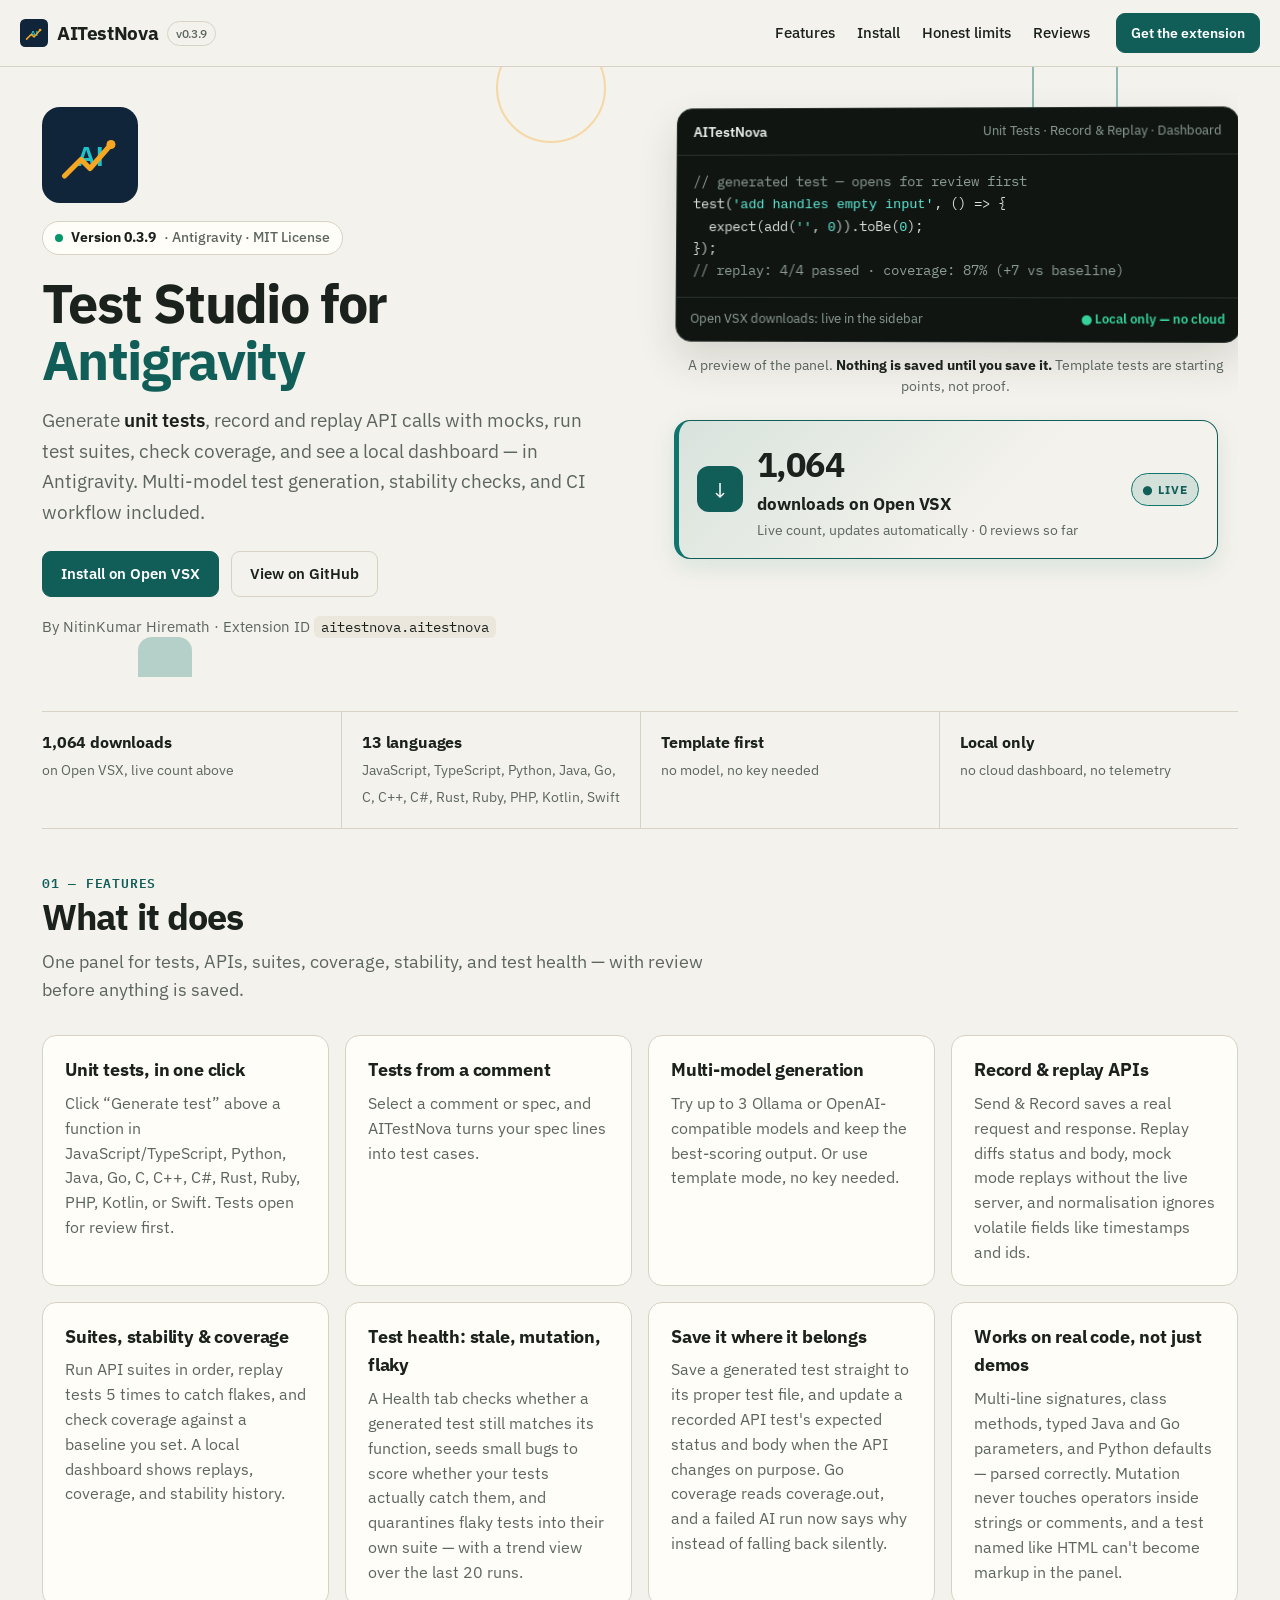
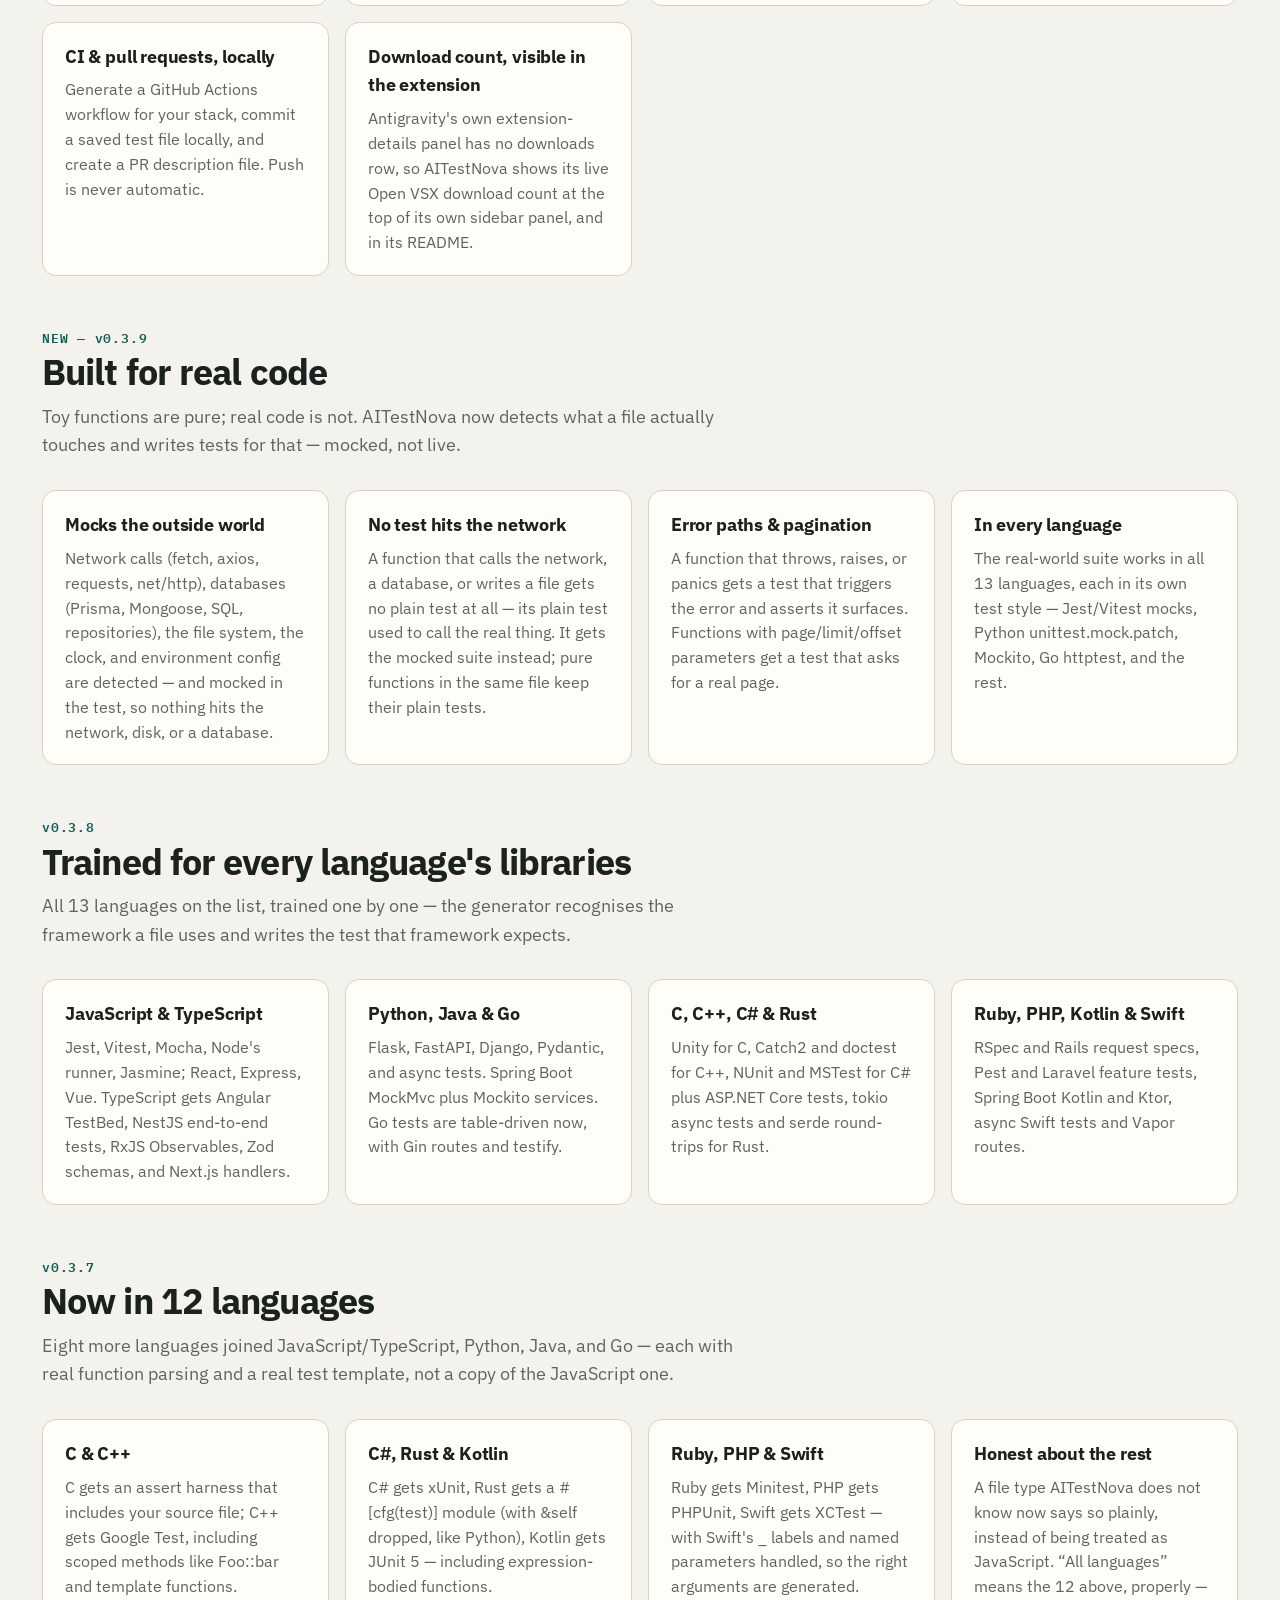
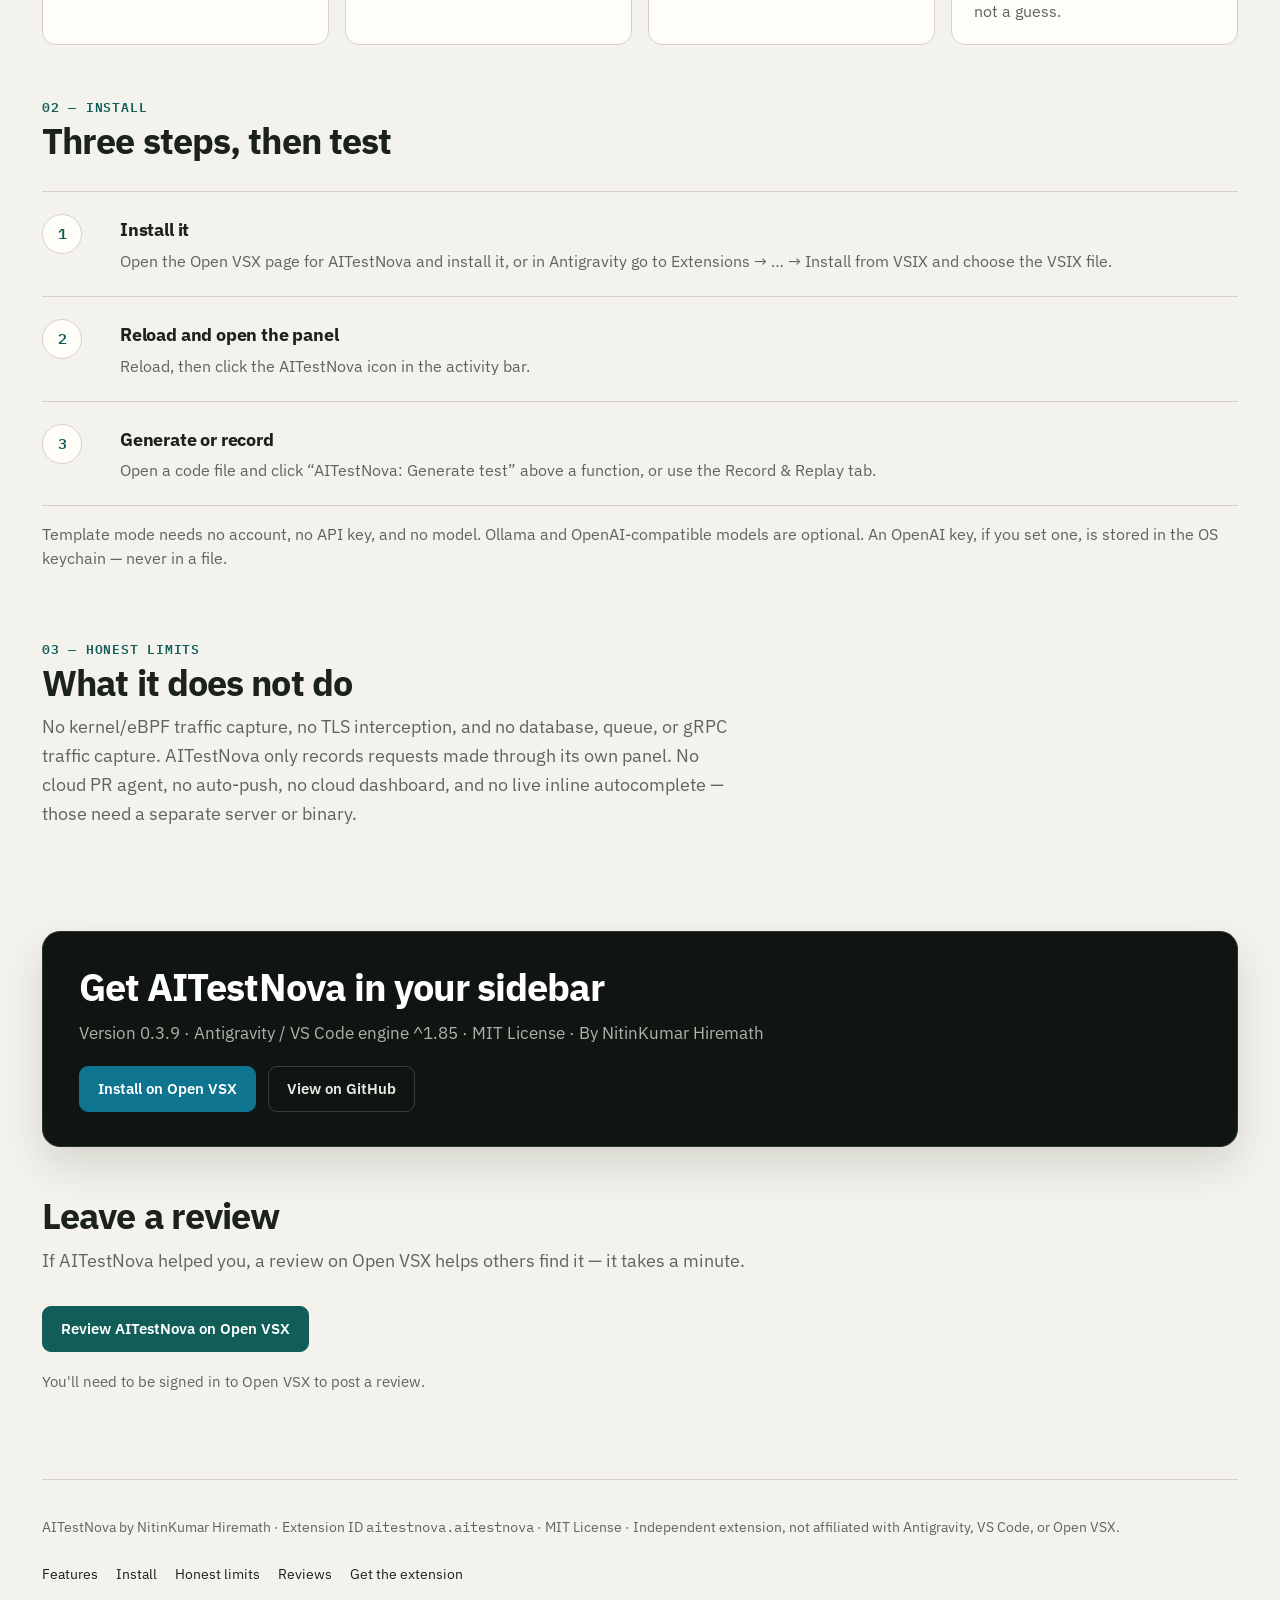
==== commit d6df29f4: "AITestNova webpage: update to v0.3.9 — version pill + EMBEDDED_VERSION, downloads 1,064, 13 language" ====
--- a/aitestnova/index.html
+++ b/aitestnova/index.html
@@ -127,7 +127,7 @@
 </head>
 <body>
 <header class="nav"><div class="wrap nav-inner">
-  <a class="wordmark" href="#top" aria-label="AITestNova home"><svg aria-hidden="true" xmlns="http://www.w3.org/2000/svg" width="128" height="128" viewBox="0 0 128 128"><rect width="128" height="128" rx="24" fill="#10243a"/><text x="64" y="78" font-family="sans-serif" font-size="36" font-weight="bold" fill="#1fc2c9" text-anchor="middle">AI</text><path d="M30 92 L52 70 L64 82 L92 50" stroke="#f5a623" stroke-width="7" fill="none" stroke-linecap="round" stroke-linejoin="round"/><circle cx="92" cy="50" r="6" fill="#f5a623"/></svg>AITestNova <small class="live-version">v0.3.6</small></a>
+  <a class="wordmark" href="#top" aria-label="AITestNova home"><svg aria-hidden="true" xmlns="http://www.w3.org/2000/svg" width="128" height="128" viewBox="0 0 128 128"><rect width="128" height="128" rx="24" fill="#10243a"/><text x="64" y="78" font-family="sans-serif" font-size="36" font-weight="bold" fill="#1fc2c9" text-anchor="middle">AI</text><path d="M30 92 L52 70 L64 82 L92 50" stroke="#f5a623" stroke-width="7" fill="none" stroke-linecap="round" stroke-linejoin="round"/><circle cx="92" cy="50" r="6" fill="#f5a623"/></svg>AITestNova <small class="live-version">v0.3.9</small></a>
   <nav class="links" aria-label="Page"><a href="#features">Features</a><a href="#install">Install</a><a href="#limits">Honest limits</a><a href="#reviews">Reviews</a></nav>
   <a class="btn small nav-cta" href="#get">Get the extension</a>
 </div></header>
@@ -135,7 +135,7 @@
 <div class="wrap" id="top">
   <div class="hero"><div class="hero-3d" aria-hidden="true"><span class="c1"></span><span class="c2"></span><span class="c3"></span></div><div class="hero-grid"><div>
     <div class="hero-logo"><svg aria-hidden="true" xmlns="http://www.w3.org/2000/svg" width="128" height="128" viewBox="0 0 128 128"><rect width="128" height="128" rx="24" fill="#10243a"/><text x="64" y="78" font-family="sans-serif" font-size="36" font-weight="bold" fill="#1fc2c9" text-anchor="middle">AI</text><path d="M30 92 L52 70 L64 82 L92 50" stroke="#f5a623" stroke-width="7" fill="none" stroke-linecap="round" stroke-linejoin="round"/><circle cx="92" cy="50" r="6" fill="#f5a623"/></svg></div>
-    <span class="version-pill"><span class="dot"></span><b class="live-version">Version 0.3.6</b> · Antigravity · MIT License</span>
+    <span class="version-pill"><span class="dot"></span><b class="live-version">Version 0.3.9</b> · Antigravity · MIT License</span>
     <h1>Test Studio for <em>Antigravity</em></h1>
     <p class="lede">Generate <strong>unit tests</strong>, record and replay API calls with mocks, run test suites, check coverage, and see a local dashboard — in Antigravity. Multi-model test generation, stability checks, and CI workflow included.</p>
     <div class="cta-row">
@@ -156,15 +156,15 @@
     </div>
     <p class="panel-caption">A preview of the panel. <b>Nothing is saved until you save it.</b> Template tests are starting points, not proof.</p>
     <div class="dl-box"><div class="dl-main"><div class="dl-icon">↓</div><div>
-      <div class="dl-number" id="downloads">716</div>
+      <div class="dl-number" id="downloads">1,064</div>
       <div class="dl-label">downloads on Open VSX</div>
       <p class="dl-sub">Live count, updates automatically · 0 reviews so far</p>
     </div></div><span class="dl-live">● LIVE</span></div>
   </div></div></div>
 
   <div class="facts">
-    <div class="fact"><b class="live-downloads">716 downloads</b><span>on Open VSX, live count above</span></div>
-    <div class="fact"><b>12 languages</b><span>JavaScript, TypeScript, Python, Java, Go, C, C++, C#, Rust, Ruby, PHP, Kotlin, Swift</span></div>
+    <div class="fact"><b class="live-downloads">1,064 downloads</b><span>on Open VSX, live count above</span></div>
+    <div class="fact"><b>13 languages</b><span>JavaScript, TypeScript, Python, Java, Go, C, C++, C#, Rust, Ruby, PHP, Kotlin, Swift</span></div>
     <div class="fact"><b>Template first</b><span>no model, no key needed</span></div>
     <div class="fact"><b>Local only</b><span>no cloud dashboard, no telemetry</span></div>
   </div>
@@ -186,8 +186,30 @@
     <div class="card"><h3>Download count, visible in the extension</h3><p>Antigravity's own extension-details panel has no downloads row, so AITestNova shows its live Open VSX download count at the top of its own sidebar panel, and in its README.</p></div>
   </div></section>
 
+  <section class="block" id="whats-new-039"><div class="section-head">
+    <span class="num">NEW — v0.3.9</span>
+    <h2>Built for real code</h2>
+    <p>Toy functions are pure; real code is not. AITestNova now detects what a file actually touches and writes tests for that — mocked, not live.</p>
+  </div><div class="cards">
+    <div class="card"><h3>Mocks the outside world</h3><p>Network calls (fetch, axios, requests, net/http), databases (Prisma, Mongoose, SQL, repositories), the file system, the clock, and environment config are detected — and mocked in the test, so nothing hits the network, disk, or a database.</p></div>
+    <div class="card"><h3>No test hits the network</h3><p>A function that calls the network, a database, or writes a file gets no plain test at all — its plain test used to call the real thing. It gets the mocked suite instead; pure functions in the same file keep their plain tests.</p></div>
+    <div class="card"><h3>Error paths &amp; pagination</h3><p>A function that throws, raises, or panics gets a test that triggers the error and asserts it surfaces. Functions with page/limit/offset parameters get a test that asks for a real page.</p></div>
+    <div class="card"><h3>In every language</h3><p>The real-world suite works in all 13 languages, each in its own test style — Jest/Vitest mocks, Python unittest.mock.patch, Mockito, Go httptest, and the rest.</p></div>
+  </div></section>
+
+  <section class="block" id="whats-new-038"><div class="section-head">
+    <span class="num">v0.3.8</span>
+    <h2>Trained for every language's libraries</h2>
+    <p>All 13 languages on the list, trained one by one — the generator recognises the framework a file uses and writes the test that framework expects.</p>
+  </div><div class="cards">
+    <div class="card"><h3>JavaScript &amp; TypeScript</h3><p>Jest, Vitest, Mocha, Node's runner, Jasmine; React, Express, Vue. TypeScript gets Angular TestBed, NestJS end-to-end tests, RxJS Observables, Zod schemas, and Next.js handlers.</p></div>
+    <div class="card"><h3>Python, Java &amp; Go</h3><p>Flask, FastAPI, Django, Pydantic, and async tests. Spring Boot MockMvc plus Mockito services. Go tests are table-driven now, with Gin routes and testify.</p></div>
+    <div class="card"><h3>C, C++, C# &amp; Rust</h3><p>Unity for C, Catch2 and doctest for C++, NUnit and MSTest for C# plus ASP.NET Core tests, tokio async tests and serde round-trips for Rust.</p></div>
+    <div class="card"><h3>Ruby, PHP, Kotlin &amp; Swift</h3><p>RSpec and Rails request specs, Pest and Laravel feature tests, Spring Boot Kotlin and Ktor, async Swift tests and Vapor routes.</p></div>
+  </div></section>
+
   <section class="block" id="whats-new"><div class="section-head">
-    <span class="num">NEW — v0.3.7</span>
+    <span class="num">v0.3.7</span>
     <h2>Now in 12 languages</h2>
     <p>Eight more languages joined JavaScript/TypeScript, Python, Java, and Go — each with real function parsing and a real test template, not a copy of the JavaScript one.</p>
   </div><div class="cards">
@@ -215,7 +237,7 @@
 
   <section id="get"><div class="cta-panel">
     <h2>Get AITestNova in your sidebar</h2>
-    <p>Version <span class="live-version-num">0.3.6</span> · Antigravity / VS Code engine ^1.85 · MIT License · By NitinKumar Hiremath</p>
+    <p>Version <span class="live-version-num">0.3.9</span> · Antigravity / VS Code engine ^1.85 · MIT License · By NitinKumar Hiremath</p>
     <div class="cta-row">
       <a class="btn" href="https://open-vsx.org/extension/aitestnova/aitestnova">Install on Open VSX</a>
       <a class="btn ghost" href="https://github.com/1nc24cs146-cmyk/AITestNova">View on GitHub</a>
@@ -246,7 +268,7 @@
   // EMBEDDED_VERSION in sync with the pill. Every download figure on
   // this page carries the live treatment, so no number can go stale
   // and make the page look fake.
-  var EMBEDDED_VERSION = "0.3.6";
+  var EMBEDDED_VERSION = "0.3.9";
   var API_URL = "https://open-vsx.org/api/aitestnova/aitestnova";
   var pills = document.querySelectorAll(".live-version");
   var downloads = document.getElementById("downloads");
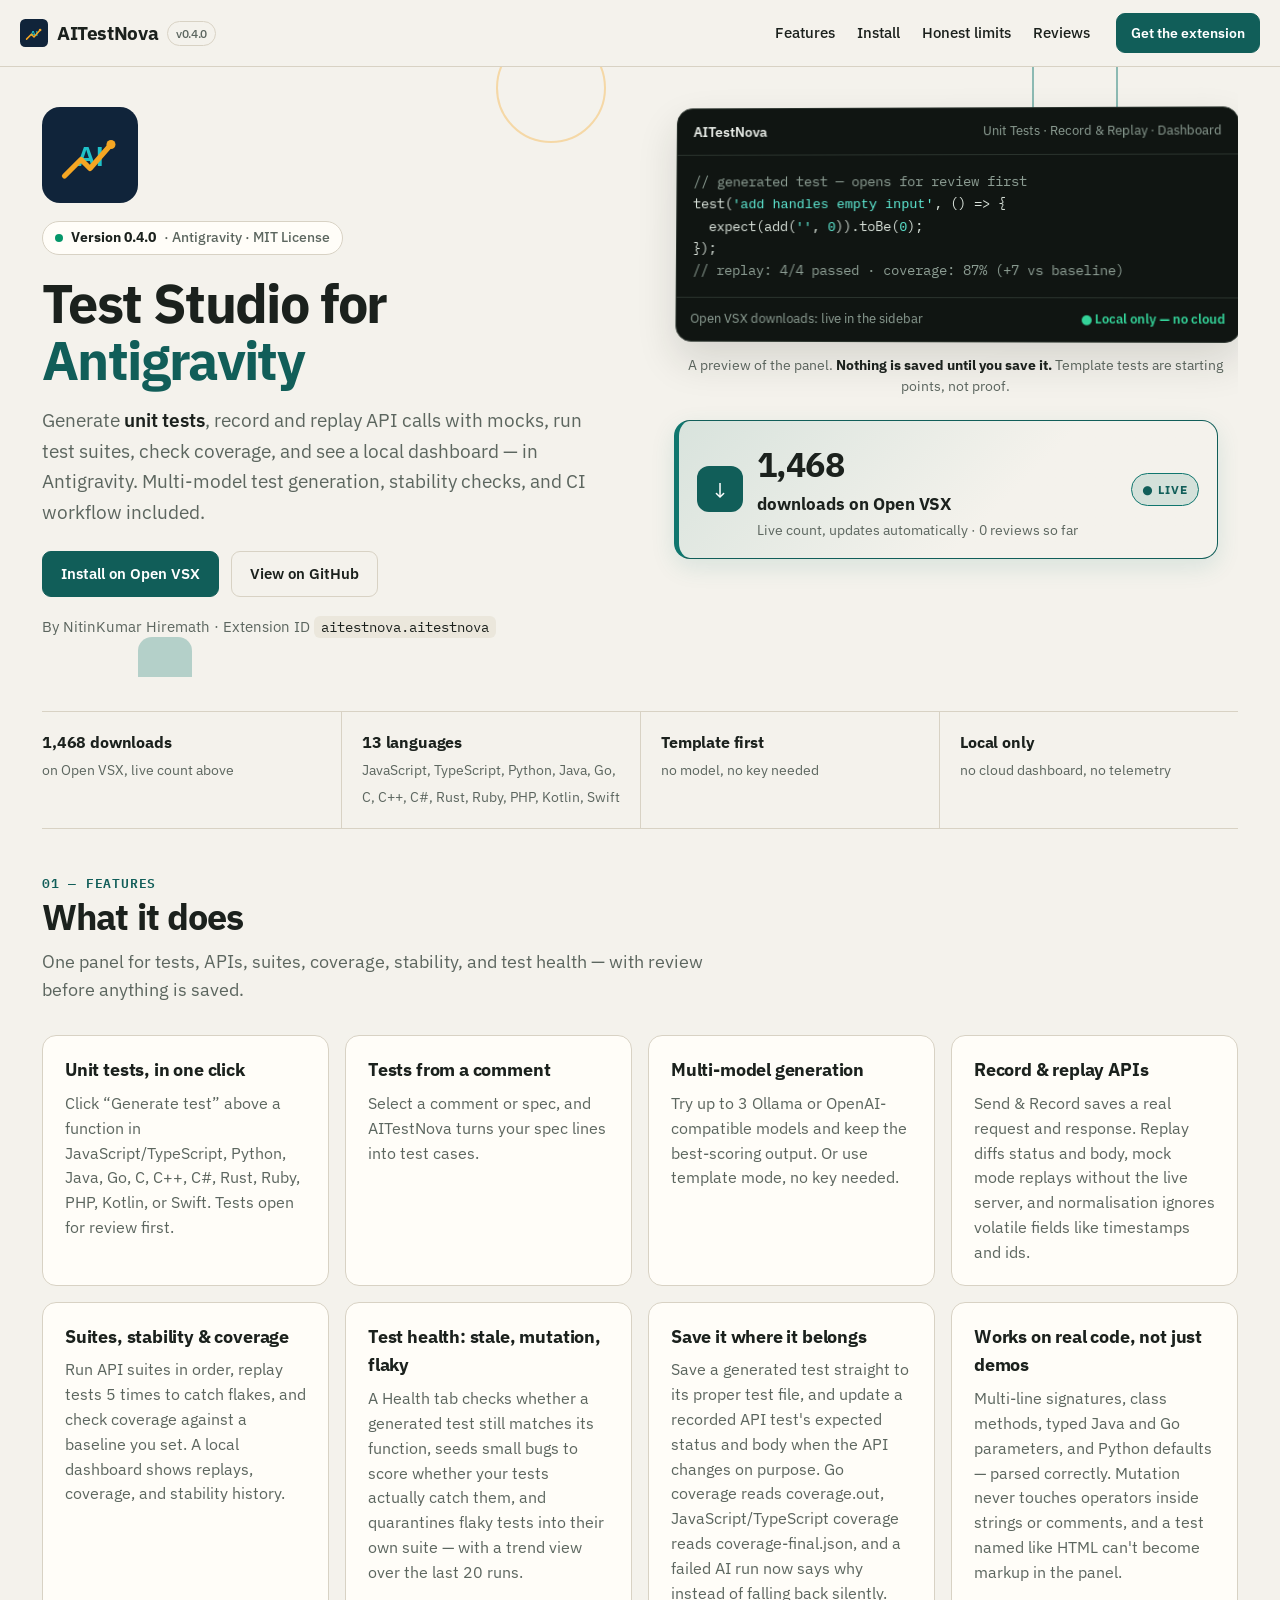
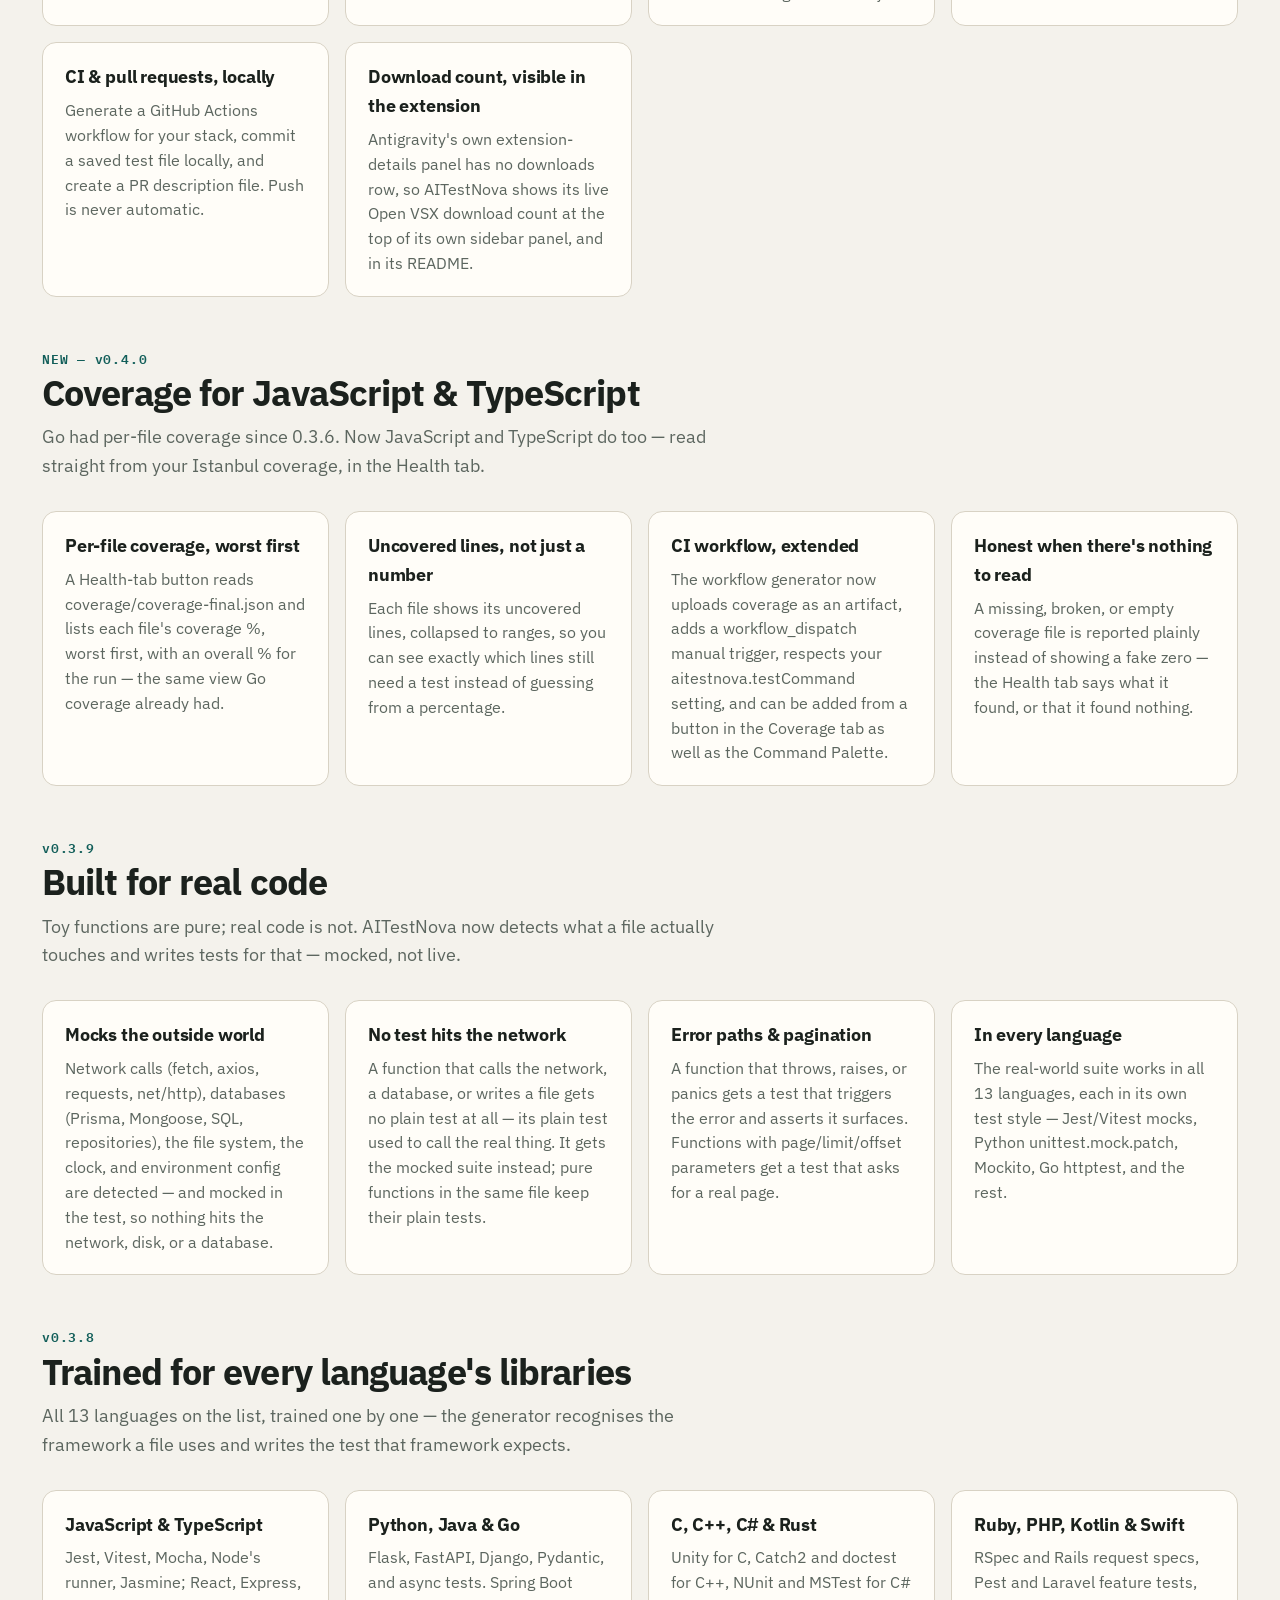
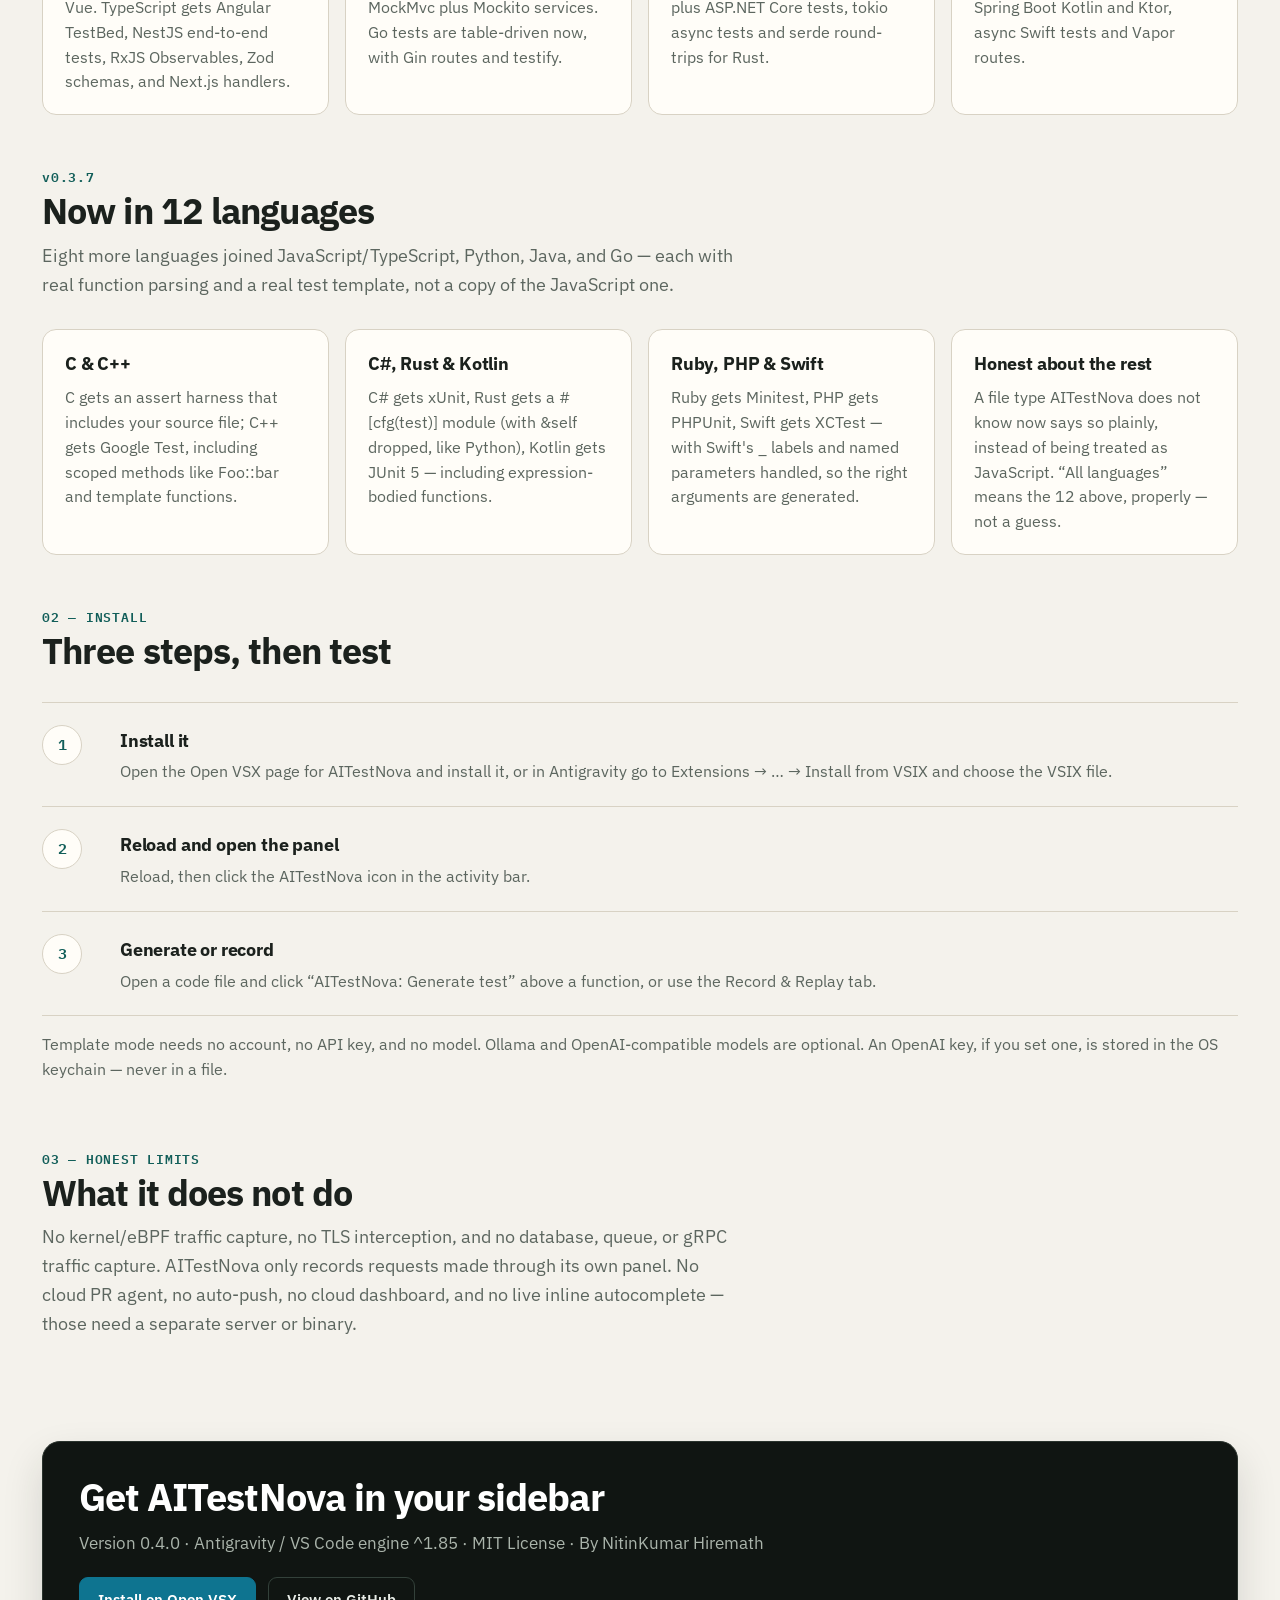
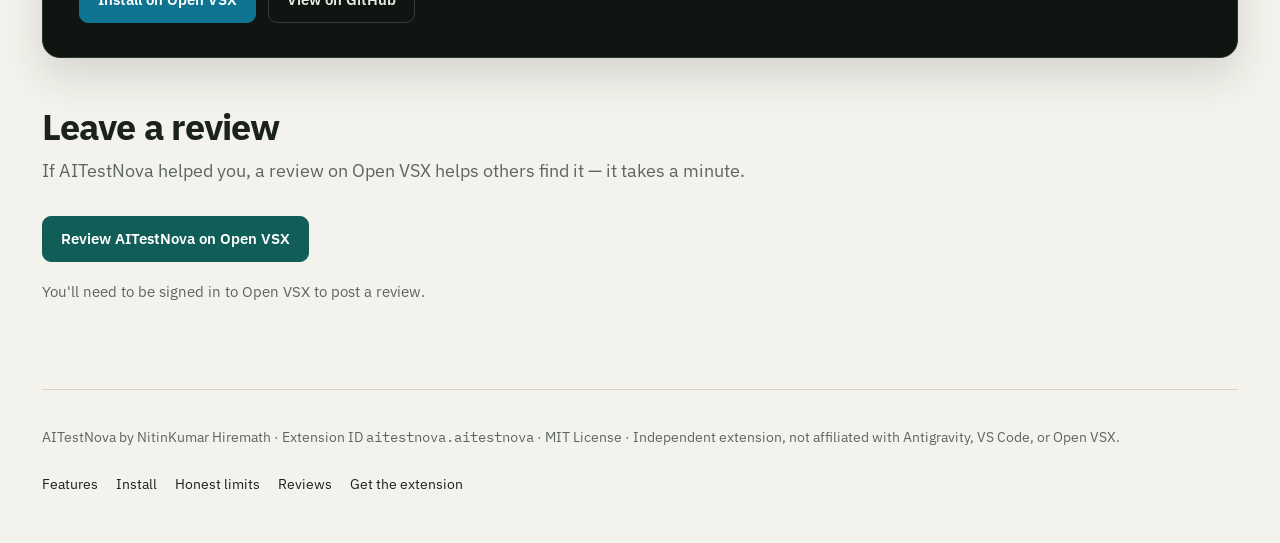
==== commit 5279519f: "AITestNova webpage: update to v0.4.0 — JS/TS per-file coverage in Health tab, CI workflow extended, " ====
--- a/aitestnova/index.html
+++ b/aitestnova/index.html
@@ -127,7 +127,7 @@
 </head>
 <body>
 <header class="nav"><div class="wrap nav-inner">
-  <a class="wordmark" href="#top" aria-label="AITestNova home"><svg aria-hidden="true" xmlns="http://www.w3.org/2000/svg" width="128" height="128" viewBox="0 0 128 128"><rect width="128" height="128" rx="24" fill="#10243a"/><text x="64" y="78" font-family="sans-serif" font-size="36" font-weight="bold" fill="#1fc2c9" text-anchor="middle">AI</text><path d="M30 92 L52 70 L64 82 L92 50" stroke="#f5a623" stroke-width="7" fill="none" stroke-linecap="round" stroke-linejoin="round"/><circle cx="92" cy="50" r="6" fill="#f5a623"/></svg>AITestNova <small class="live-version">v0.3.9</small></a>
+  <a class="wordmark" href="#top" aria-label="AITestNova home"><svg aria-hidden="true" xmlns="http://www.w3.org/2000/svg" width="128" height="128" viewBox="0 0 128 128"><rect width="128" height="128" rx="24" fill="#10243a"/><text x="64" y="78" font-family="sans-serif" font-size="36" font-weight="bold" fill="#1fc2c9" text-anchor="middle">AI</text><path d="M30 92 L52 70 L64 82 L92 50" stroke="#f5a623" stroke-width="7" fill="none" stroke-linecap="round" stroke-linejoin="round"/><circle cx="92" cy="50" r="6" fill="#f5a623"/></svg>AITestNova <small class="live-version">v0.4.0</small></a>
   <nav class="links" aria-label="Page"><a href="#features">Features</a><a href="#install">Install</a><a href="#limits">Honest limits</a><a href="#reviews">Reviews</a></nav>
   <a class="btn small nav-cta" href="#get">Get the extension</a>
 </div></header>
@@ -135,7 +135,7 @@
 <div class="wrap" id="top">
   <div class="hero"><div class="hero-3d" aria-hidden="true"><span class="c1"></span><span class="c2"></span><span class="c3"></span></div><div class="hero-grid"><div>
     <div class="hero-logo"><svg aria-hidden="true" xmlns="http://www.w3.org/2000/svg" width="128" height="128" viewBox="0 0 128 128"><rect width="128" height="128" rx="24" fill="#10243a"/><text x="64" y="78" font-family="sans-serif" font-size="36" font-weight="bold" fill="#1fc2c9" text-anchor="middle">AI</text><path d="M30 92 L52 70 L64 82 L92 50" stroke="#f5a623" stroke-width="7" fill="none" stroke-linecap="round" stroke-linejoin="round"/><circle cx="92" cy="50" r="6" fill="#f5a623"/></svg></div>
-    <span class="version-pill"><span class="dot"></span><b class="live-version">Version 0.3.9</b> · Antigravity · MIT License</span>
+    <span class="version-pill"><span class="dot"></span><b class="live-version">Version 0.4.0</b> · Antigravity · MIT License</span>
     <h1>Test Studio for <em>Antigravity</em></h1>
     <p class="lede">Generate <strong>unit tests</strong>, record and replay API calls with mocks, run test suites, check coverage, and see a local dashboard — in Antigravity. Multi-model test generation, stability checks, and CI workflow included.</p>
     <div class="cta-row">
@@ -156,14 +156,14 @@
     </div>
     <p class="panel-caption">A preview of the panel. <b>Nothing is saved until you save it.</b> Template tests are starting points, not proof.</p>
     <div class="dl-box"><div class="dl-main"><div class="dl-icon">↓</div><div>
-      <div class="dl-number" id="downloads">1,064</div>
+      <div class="dl-number" id="downloads">1,468</div>
       <div class="dl-label">downloads on Open VSX</div>
       <p class="dl-sub">Live count, updates automatically · 0 reviews so far</p>
     </div></div><span class="dl-live">● LIVE</span></div>
   </div></div></div>
 
   <div class="facts">
-    <div class="fact"><b class="live-downloads">1,064 downloads</b><span>on Open VSX, live count above</span></div>
+    <div class="fact"><b class="live-downloads">1,468 downloads</b><span>on Open VSX, live count above</span></div>
     <div class="fact"><b>13 languages</b><span>JavaScript, TypeScript, Python, Java, Go, C, C++, C#, Rust, Ruby, PHP, Kotlin, Swift</span></div>
     <div class="fact"><b>Template first</b><span>no model, no key needed</span></div>
     <div class="fact"><b>Local only</b><span>no cloud dashboard, no telemetry</span></div>
@@ -180,14 +180,25 @@
     <div class="card"><h3>Record &amp; replay APIs</h3><p>Send &amp; Record saves a real request and response. Replay diffs status and body, mock mode replays without the live server, and normalisation ignores volatile fields like timestamps and ids.</p></div>
     <div class="card"><h3>Suites, stability &amp; coverage</h3><p>Run API suites in order, replay tests 5 times to catch flakes, and check coverage against a baseline you set. A local dashboard shows replays, coverage, and stability history.</p></div>
     <div class="card"><h3>Test health: stale, mutation, flaky</h3><p>A Health tab checks whether a generated test still matches its function, seeds small bugs to score whether your tests actually catch them, and quarantines flaky tests into their own suite — with a trend view over the last 20 runs.</p></div>
-    <div class="card"><h3>Save it where it belongs</h3><p>Save a generated test straight to its proper test file, and update a recorded API test's expected status and body when the API changes on purpose. Go coverage reads coverage.out, and a failed AI run now says why instead of falling back silently.</p></div>
+    <div class="card"><h3>Save it where it belongs</h3><p>Save a generated test straight to its proper test file, and update a recorded API test's expected status and body when the API changes on purpose. Go coverage reads coverage.out, JavaScript/TypeScript coverage reads coverage-final.json, and a failed AI run now says why instead of falling back silently.</p></div>
     <div class="card"><h3>Works on real code, not just demos</h3><p>Multi-line signatures, class methods, typed Java and Go parameters, and Python defaults — parsed correctly. Mutation never touches operators inside strings or comments, and a test named like HTML can't become markup in the panel.</p></div>
     <div class="card"><h3>CI &amp; pull requests, locally</h3><p>Generate a GitHub Actions workflow for your stack, commit a saved test file locally, and create a PR description file. Push is never automatic.</p></div>
     <div class="card"><h3>Download count, visible in the extension</h3><p>Antigravity's own extension-details panel has no downloads row, so AITestNova shows its live Open VSX download count at the top of its own sidebar panel, and in its README.</p></div>
   </div></section>
 
+  <section class="block" id="whats-new-040"><div class="section-head">
+    <span class="num">NEW — v0.4.0</span>
+    <h2>Coverage for JavaScript &amp; TypeScript</h2>
+    <p>Go had per-file coverage since 0.3.6. Now JavaScript and TypeScript do too — read straight from your Istanbul coverage, in the Health tab.</p>
+  </div><div class="cards">
+    <div class="card"><h3>Per-file coverage, worst first</h3><p>A Health-tab button reads coverage/coverage-final.json and lists each file's coverage %, worst first, with an overall % for the run — the same view Go coverage already had.</p></div>
+    <div class="card"><h3>Uncovered lines, not just a number</h3><p>Each file shows its uncovered lines, collapsed to ranges, so you can see exactly which lines still need a test instead of guessing from a percentage.</p></div>
+    <div class="card"><h3>CI workflow, extended</h3><p>The workflow generator now uploads coverage as an artifact, adds a workflow_dispatch manual trigger, respects your aitestnova.testCommand setting, and can be added from a button in the Coverage tab as well as the Command Palette.</p></div>
+    <div class="card"><h3>Honest when there's nothing to read</h3><p>A missing, broken, or empty coverage file is reported plainly instead of showing a fake zero — the Health tab says what it found, or that it found nothing.</p></div>
+  </div></section>
+
   <section class="block" id="whats-new-039"><div class="section-head">
-    <span class="num">NEW — v0.3.9</span>
+    <span class="num">v0.3.9</span>
     <h2>Built for real code</h2>
     <p>Toy functions are pure; real code is not. AITestNova now detects what a file actually touches and writes tests for that — mocked, not live.</p>
   </div><div class="cards">
@@ -237,7 +248,7 @@
 
   <section id="get"><div class="cta-panel">
     <h2>Get AITestNova in your sidebar</h2>
-    <p>Version <span class="live-version-num">0.3.9</span> · Antigravity / VS Code engine ^1.85 · MIT License · By NitinKumar Hiremath</p>
+    <p>Version <span class="live-version-num">0.4.0</span> · Antigravity / VS Code engine ^1.85 · MIT License · By NitinKumar Hiremath</p>
     <div class="cta-row">
       <a class="btn" href="https://open-vsx.org/extension/aitestnova/aitestnova">Install on Open VSX</a>
       <a class="btn ghost" href="https://github.com/1nc24cs146-cmyk/AITestNova">View on GitHub</a>
@@ -268,7 +279,7 @@
   // EMBEDDED_VERSION in sync with the pill. Every download figure on
   // this page carries the live treatment, so no number can go stale
   // and make the page look fake.
-  var EMBEDDED_VERSION = "0.3.9";
+  var EMBEDDED_VERSION = "0.4.0";
   var API_URL = "https://open-vsx.org/api/aitestnova/aitestnova";
   var pills = document.querySelectorAll(".live-version");
   var downloads = document.getElementById("downloads");
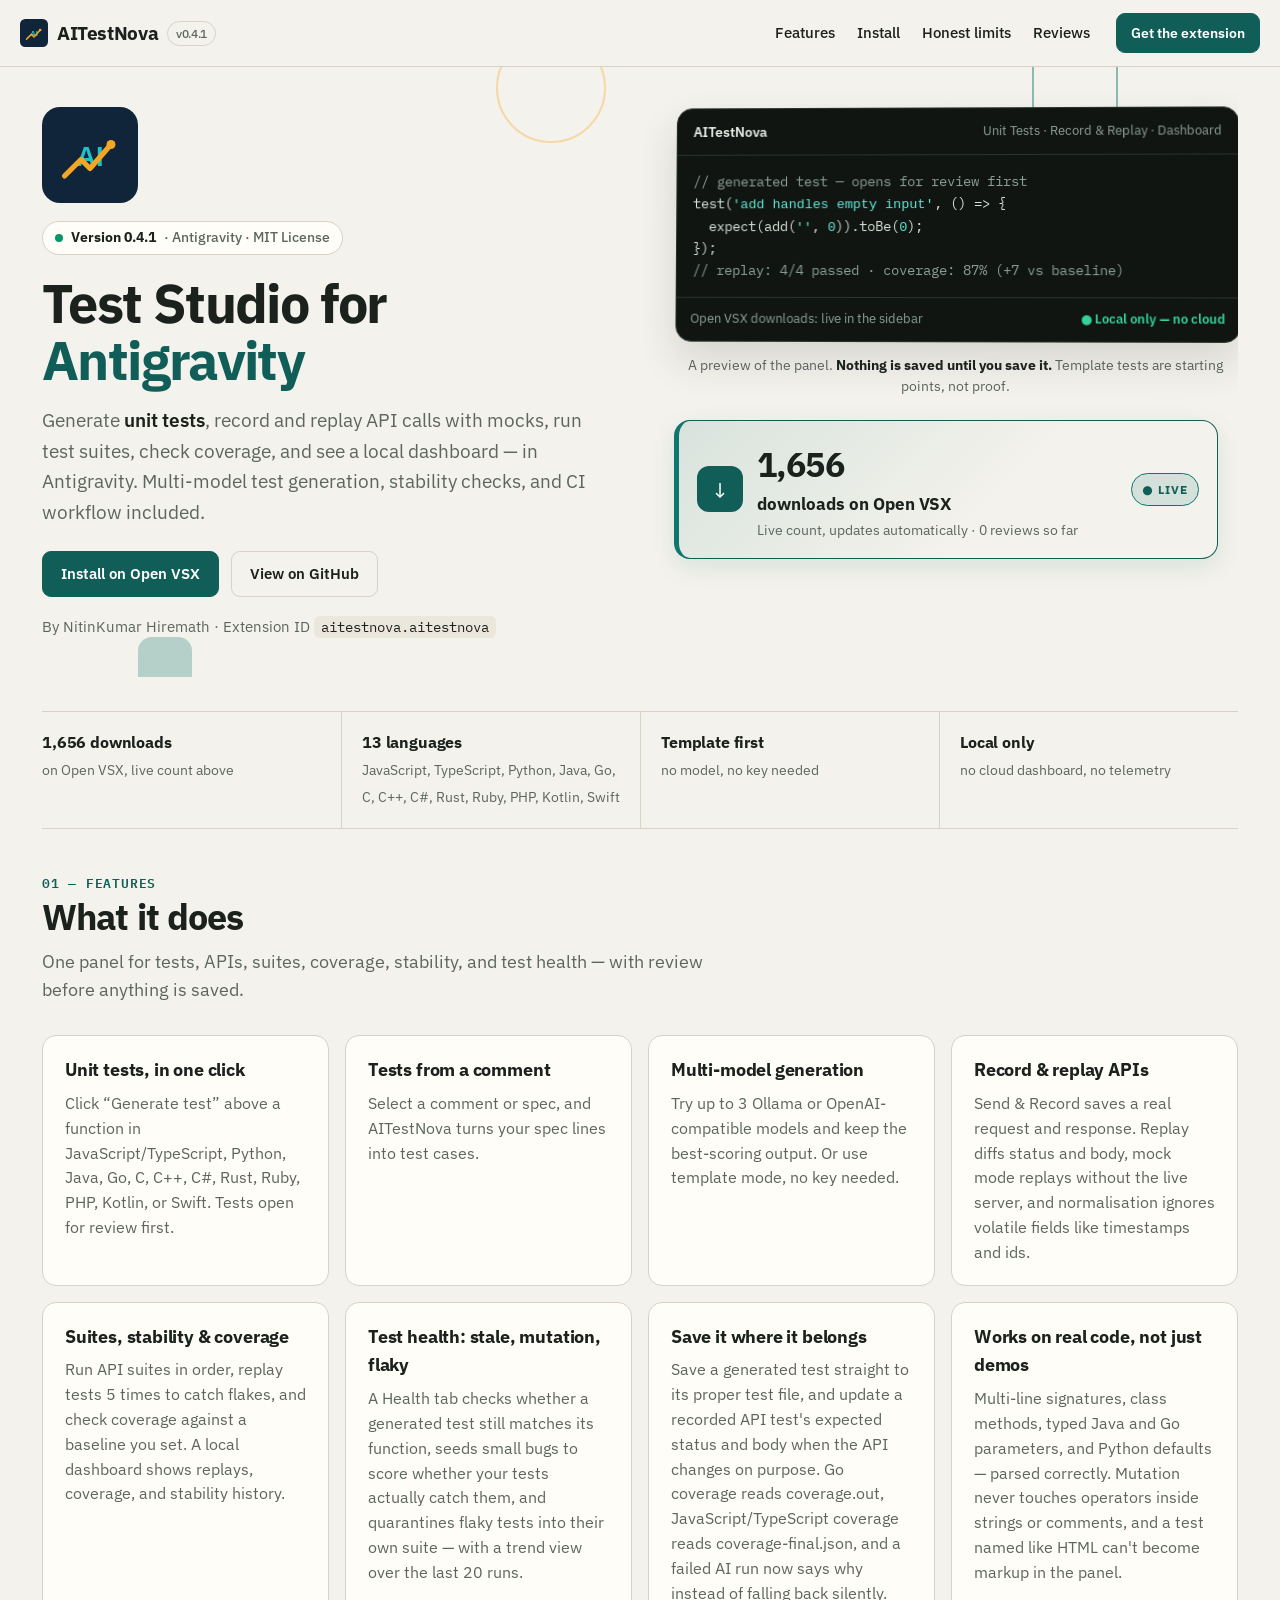
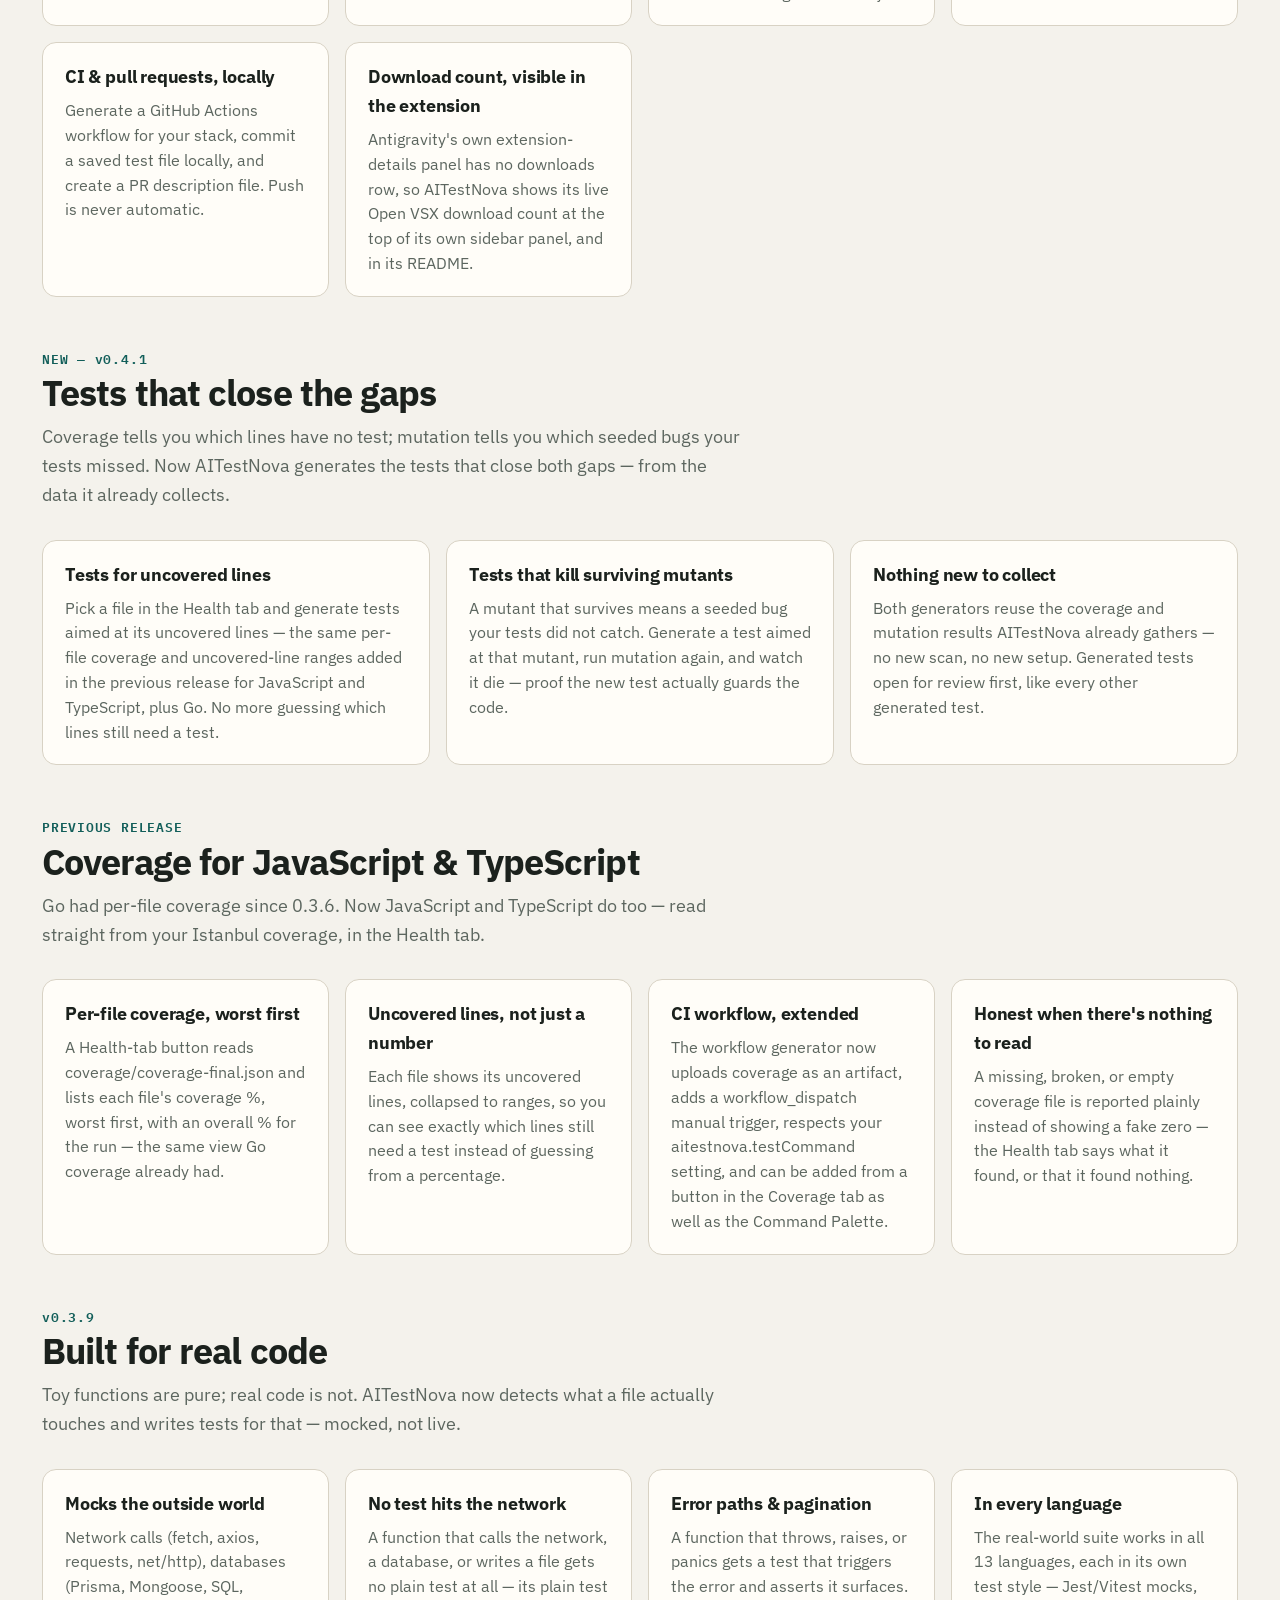
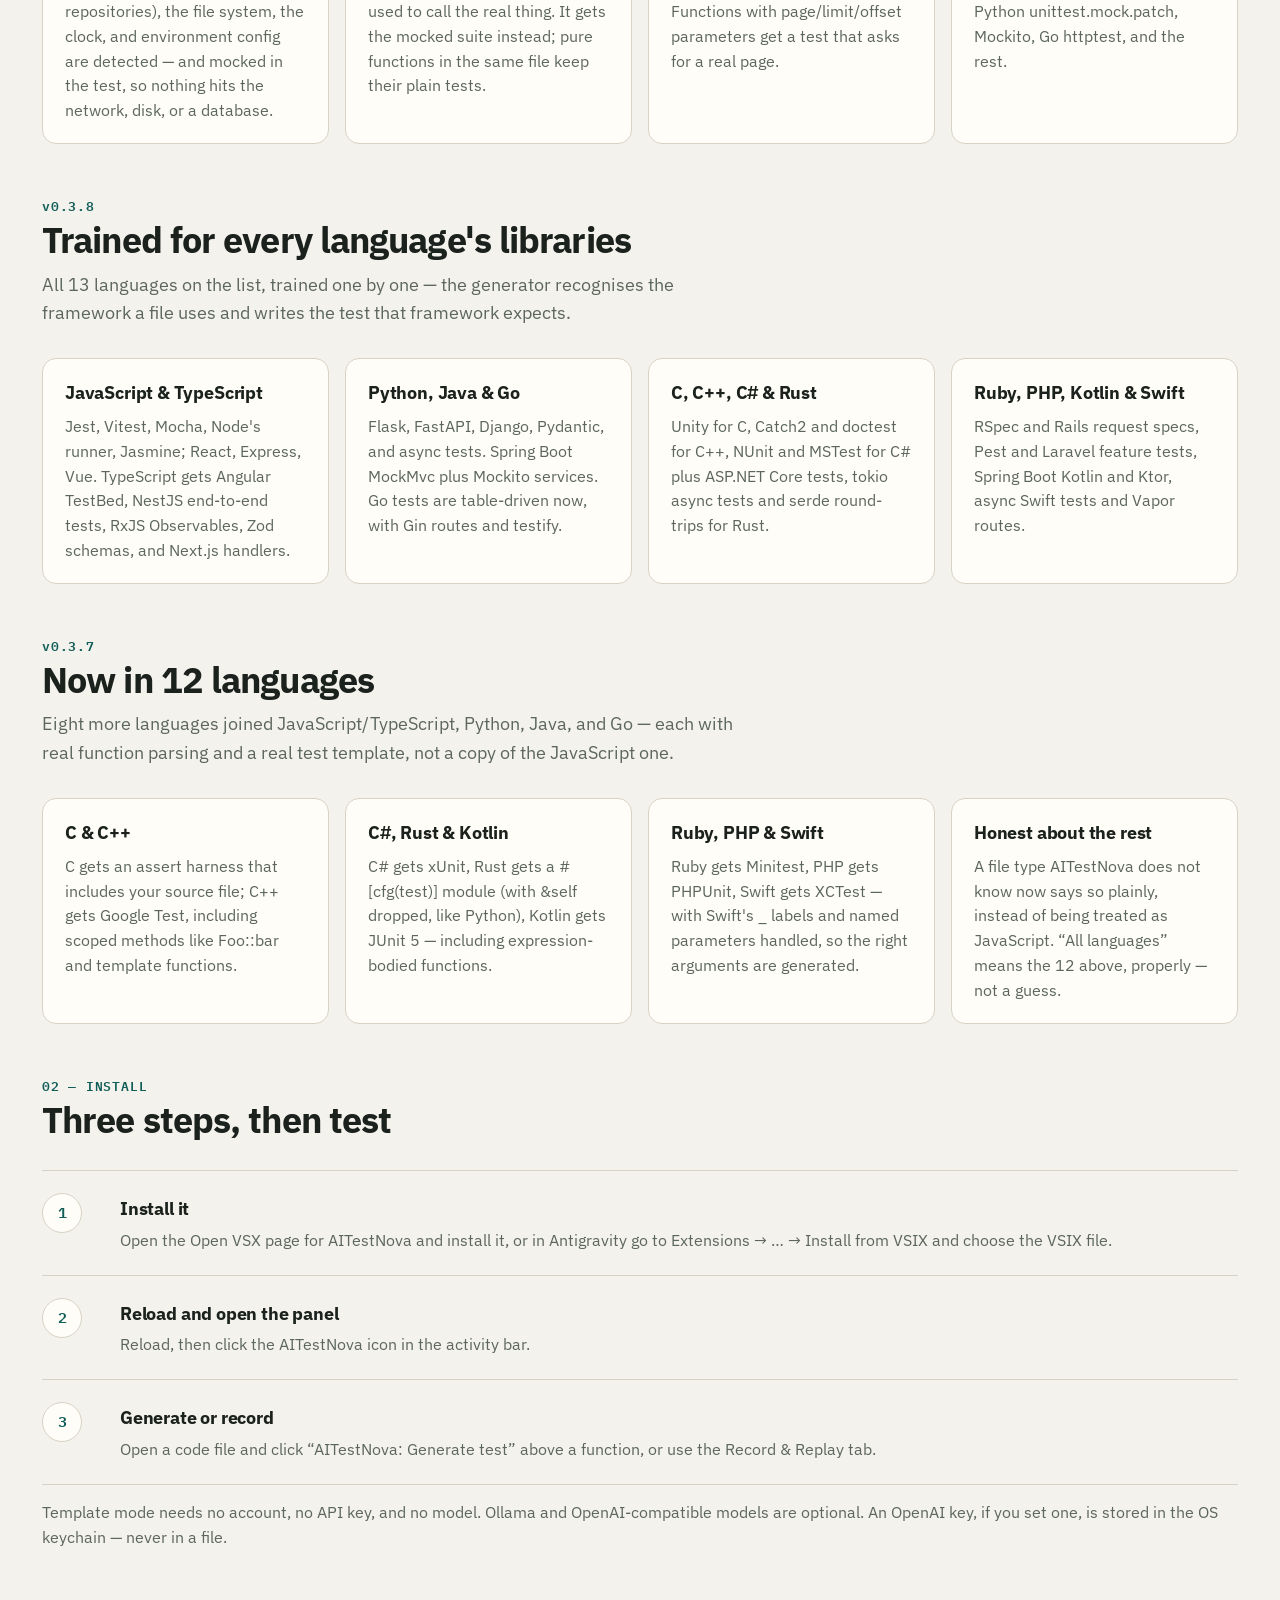
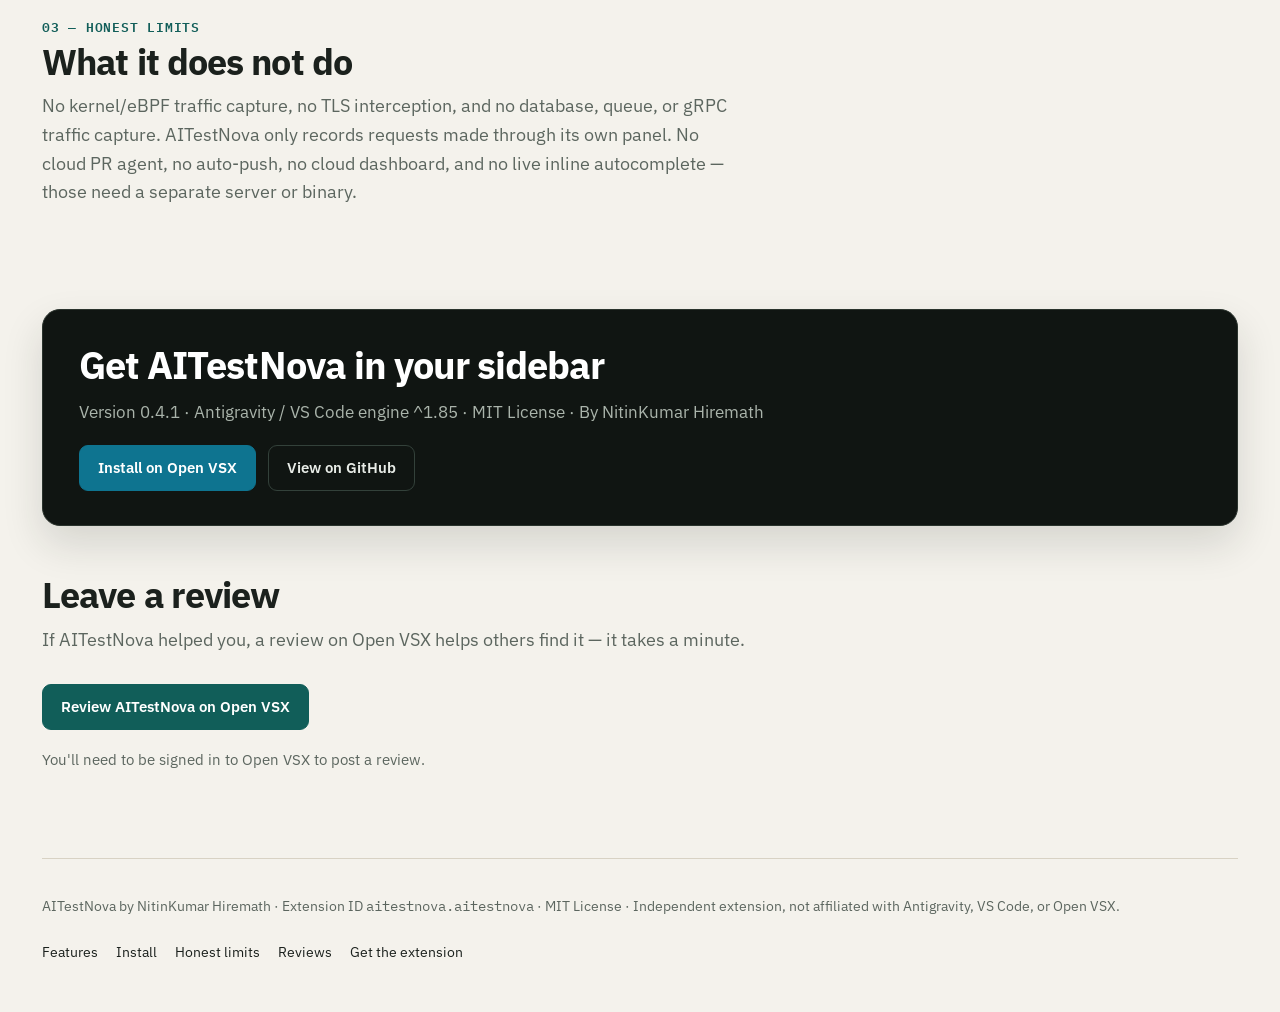
==== commit b854afea: "AITestNova webpage: update to v0.4.1 — generate tests for uncovered lines, generate tests to kill su" ====
--- a/aitestnova/index.html
+++ b/aitestnova/index.html
@@ -127,7 +127,7 @@
 </head>
 <body>
 <header class="nav"><div class="wrap nav-inner">
-  <a class="wordmark" href="#top" aria-label="AITestNova home"><svg aria-hidden="true" xmlns="http://www.w3.org/2000/svg" width="128" height="128" viewBox="0 0 128 128"><rect width="128" height="128" rx="24" fill="#10243a"/><text x="64" y="78" font-family="sans-serif" font-size="36" font-weight="bold" fill="#1fc2c9" text-anchor="middle">AI</text><path d="M30 92 L52 70 L64 82 L92 50" stroke="#f5a623" stroke-width="7" fill="none" stroke-linecap="round" stroke-linejoin="round"/><circle cx="92" cy="50" r="6" fill="#f5a623"/></svg>AITestNova <small class="live-version">v0.4.0</small></a>
+  <a class="wordmark" href="#top" aria-label="AITestNova home"><svg aria-hidden="true" xmlns="http://www.w3.org/2000/svg" width="128" height="128" viewBox="0 0 128 128"><rect width="128" height="128" rx="24" fill="#10243a"/><text x="64" y="78" font-family="sans-serif" font-size="36" font-weight="bold" fill="#1fc2c9" text-anchor="middle">AI</text><path d="M30 92 L52 70 L64 82 L92 50" stroke="#f5a623" stroke-width="7" fill="none" stroke-linecap="round" stroke-linejoin="round"/><circle cx="92" cy="50" r="6" fill="#f5a623"/></svg>AITestNova <small class="live-version">v0.4.1</small></a>
   <nav class="links" aria-label="Page"><a href="#features">Features</a><a href="#install">Install</a><a href="#limits">Honest limits</a><a href="#reviews">Reviews</a></nav>
   <a class="btn small nav-cta" href="#get">Get the extension</a>
 </div></header>
@@ -135,7 +135,7 @@
 <div class="wrap" id="top">
   <div class="hero"><div class="hero-3d" aria-hidden="true"><span class="c1"></span><span class="c2"></span><span class="c3"></span></div><div class="hero-grid"><div>
     <div class="hero-logo"><svg aria-hidden="true" xmlns="http://www.w3.org/2000/svg" width="128" height="128" viewBox="0 0 128 128"><rect width="128" height="128" rx="24" fill="#10243a"/><text x="64" y="78" font-family="sans-serif" font-size="36" font-weight="bold" fill="#1fc2c9" text-anchor="middle">AI</text><path d="M30 92 L52 70 L64 82 L92 50" stroke="#f5a623" stroke-width="7" fill="none" stroke-linecap="round" stroke-linejoin="round"/><circle cx="92" cy="50" r="6" fill="#f5a623"/></svg></div>
-    <span class="version-pill"><span class="dot"></span><b class="live-version">Version 0.4.0</b> · Antigravity · MIT License</span>
+    <span class="version-pill"><span class="dot"></span><b class="live-version">Version 0.4.1</b> · Antigravity · MIT License</span>
     <h1>Test Studio for <em>Antigravity</em></h1>
     <p class="lede">Generate <strong>unit tests</strong>, record and replay API calls with mocks, run test suites, check coverage, and see a local dashboard — in Antigravity. Multi-model test generation, stability checks, and CI workflow included.</p>
     <div class="cta-row">
@@ -156,14 +156,14 @@
     </div>
     <p class="panel-caption">A preview of the panel. <b>Nothing is saved until you save it.</b> Template tests are starting points, not proof.</p>
     <div class="dl-box"><div class="dl-main"><div class="dl-icon">↓</div><div>
-      <div class="dl-number" id="downloads">1,468</div>
+      <div class="dl-number" id="downloads">1,656</div>
       <div class="dl-label">downloads on Open VSX</div>
       <p class="dl-sub">Live count, updates automatically · 0 reviews so far</p>
     </div></div><span class="dl-live">● LIVE</span></div>
   </div></div></div>
 
   <div class="facts">
-    <div class="fact"><b class="live-downloads">1,468 downloads</b><span>on Open VSX, live count above</span></div>
+    <div class="fact"><b class="live-downloads">1,656 downloads</b><span>on Open VSX, live count above</span></div>
     <div class="fact"><b>13 languages</b><span>JavaScript, TypeScript, Python, Java, Go, C, C++, C#, Rust, Ruby, PHP, Kotlin, Swift</span></div>
     <div class="fact"><b>Template first</b><span>no model, no key needed</span></div>
     <div class="fact"><b>Local only</b><span>no cloud dashboard, no telemetry</span></div>
@@ -186,8 +186,18 @@
     <div class="card"><h3>Download count, visible in the extension</h3><p>Antigravity's own extension-details panel has no downloads row, so AITestNova shows its live Open VSX download count at the top of its own sidebar panel, and in its README.</p></div>
   </div></section>
 
+  <section class="block" id="whats-new-041"><div class="section-head">
+    <span class="num">NEW — v0.4.1</span>
+    <h2>Tests that close the gaps</h2>
+    <p>Coverage tells you which lines have no test; mutation tells you which seeded bugs your tests missed. Now AITestNova generates the tests that close both gaps — from the data it already collects.</p>
+  </div><div class="cards">
+    <div class="card"><h3>Tests for uncovered lines</h3><p>Pick a file in the Health tab and generate tests aimed at its uncovered lines — the same per-file coverage and uncovered-line ranges added in the previous release for JavaScript and TypeScript, plus Go. No more guessing which lines still need a test.</p></div>
+    <div class="card"><h3>Tests that kill surviving mutants</h3><p>A mutant that survives means a seeded bug your tests did not catch. Generate a test aimed at that mutant, run mutation again, and watch it die — proof the new test actually guards the code.</p></div>
+    <div class="card"><h3>Nothing new to collect</h3><p>Both generators reuse the coverage and mutation results AITestNova already gathers — no new scan, no new setup. Generated tests open for review first, like every other generated test.</p></div>
+  </div></section>
+
   <section class="block" id="whats-new-040"><div class="section-head">
-    <span class="num">NEW — v0.4.0</span>
+    <span class="num">PREVIOUS RELEASE</span>
     <h2>Coverage for JavaScript &amp; TypeScript</h2>
     <p>Go had per-file coverage since 0.3.6. Now JavaScript and TypeScript do too — read straight from your Istanbul coverage, in the Health tab.</p>
   </div><div class="cards">
@@ -248,7 +258,7 @@
 
   <section id="get"><div class="cta-panel">
     <h2>Get AITestNova in your sidebar</h2>
-    <p>Version <span class="live-version-num">0.4.0</span> · Antigravity / VS Code engine ^1.85 · MIT License · By NitinKumar Hiremath</p>
+    <p>Version <span class="live-version-num">0.4.1</span> · Antigravity / VS Code engine ^1.85 · MIT License · By NitinKumar Hiremath</p>
     <div class="cta-row">
       <a class="btn" href="https://open-vsx.org/extension/aitestnova/aitestnova">Install on Open VSX</a>
       <a class="btn ghost" href="https://github.com/1nc24cs146-cmyk/AITestNova">View on GitHub</a>
@@ -279,7 +289,7 @@
   // EMBEDDED_VERSION in sync with the pill. Every download figure on
   // this page carries the live treatment, so no number can go stale
   // and make the page look fake.
-  var EMBEDDED_VERSION = "0.4.0";
+  var EMBEDDED_VERSION = "0.4.1";
   var API_URL = "https://open-vsx.org/api/aitestnova/aitestnova";
   var pills = document.querySelectorAll(".live-version");
   var downloads = document.getElementById("downloads");
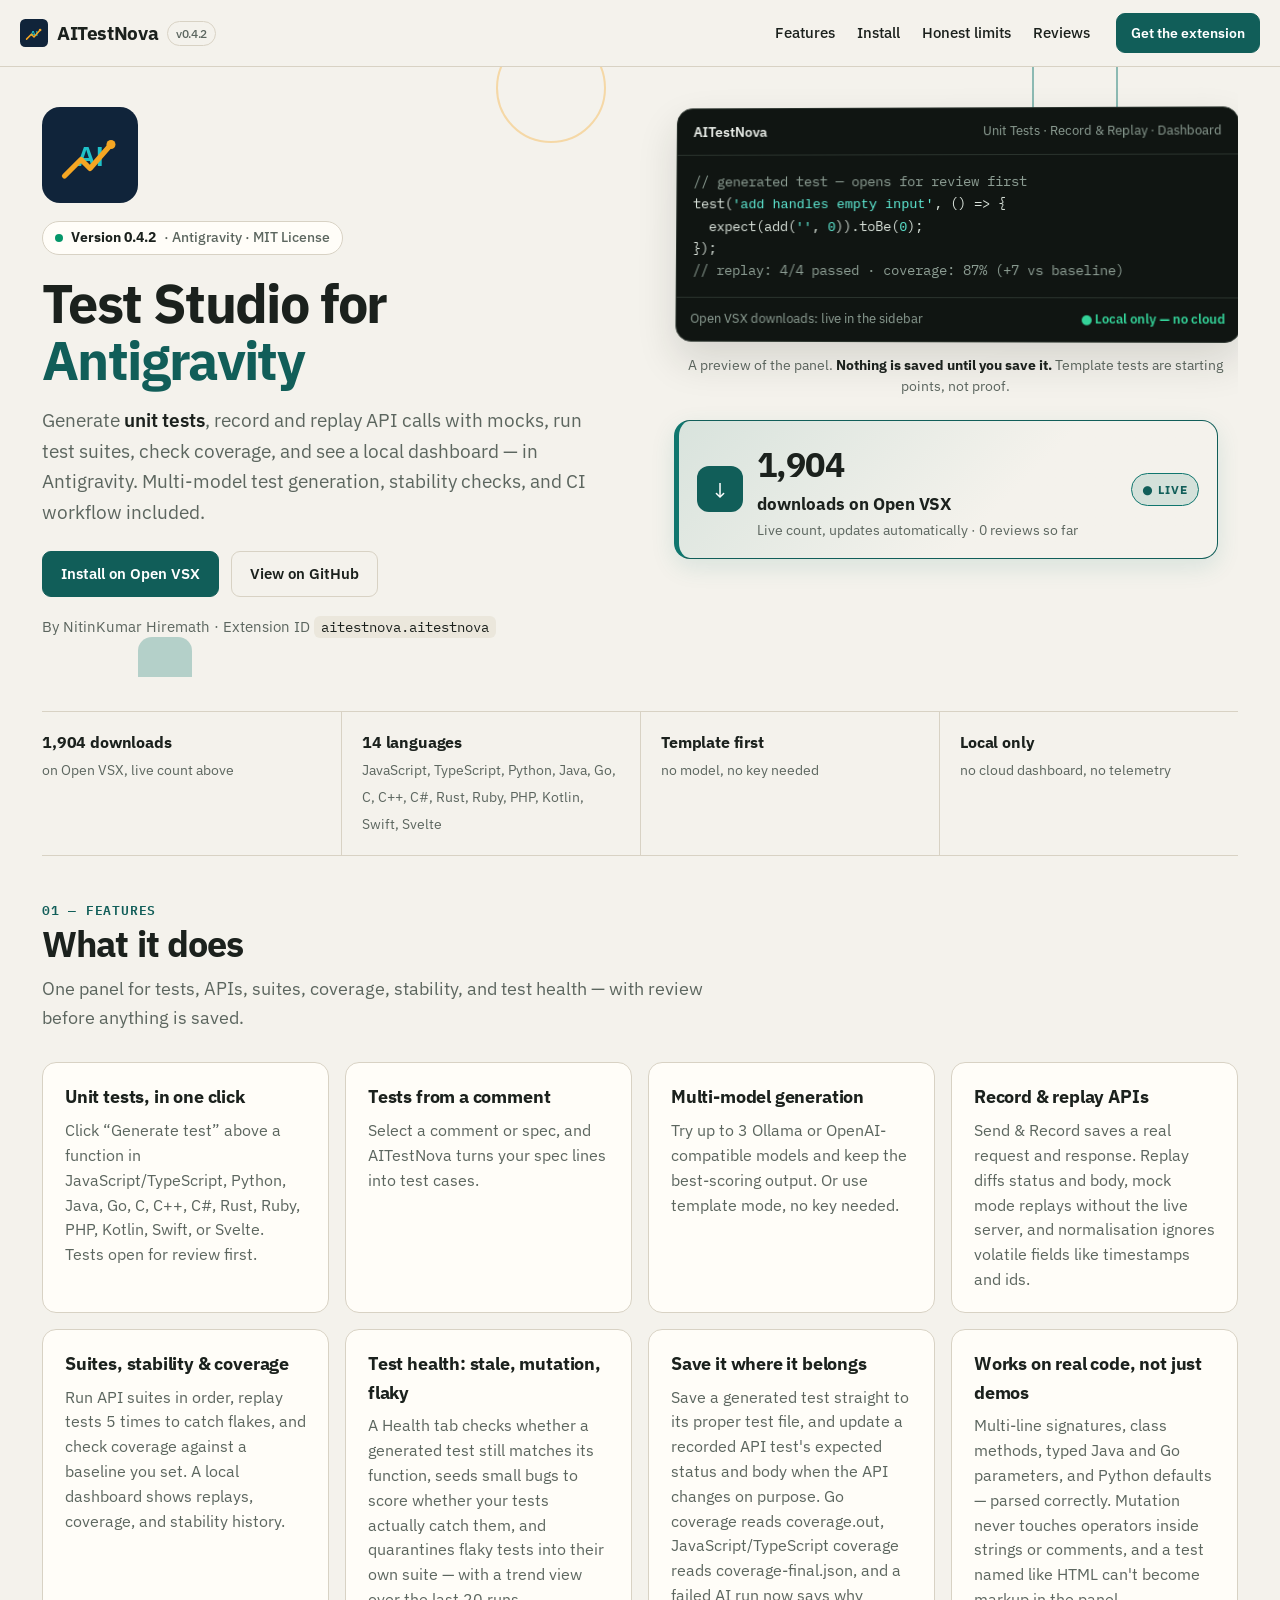
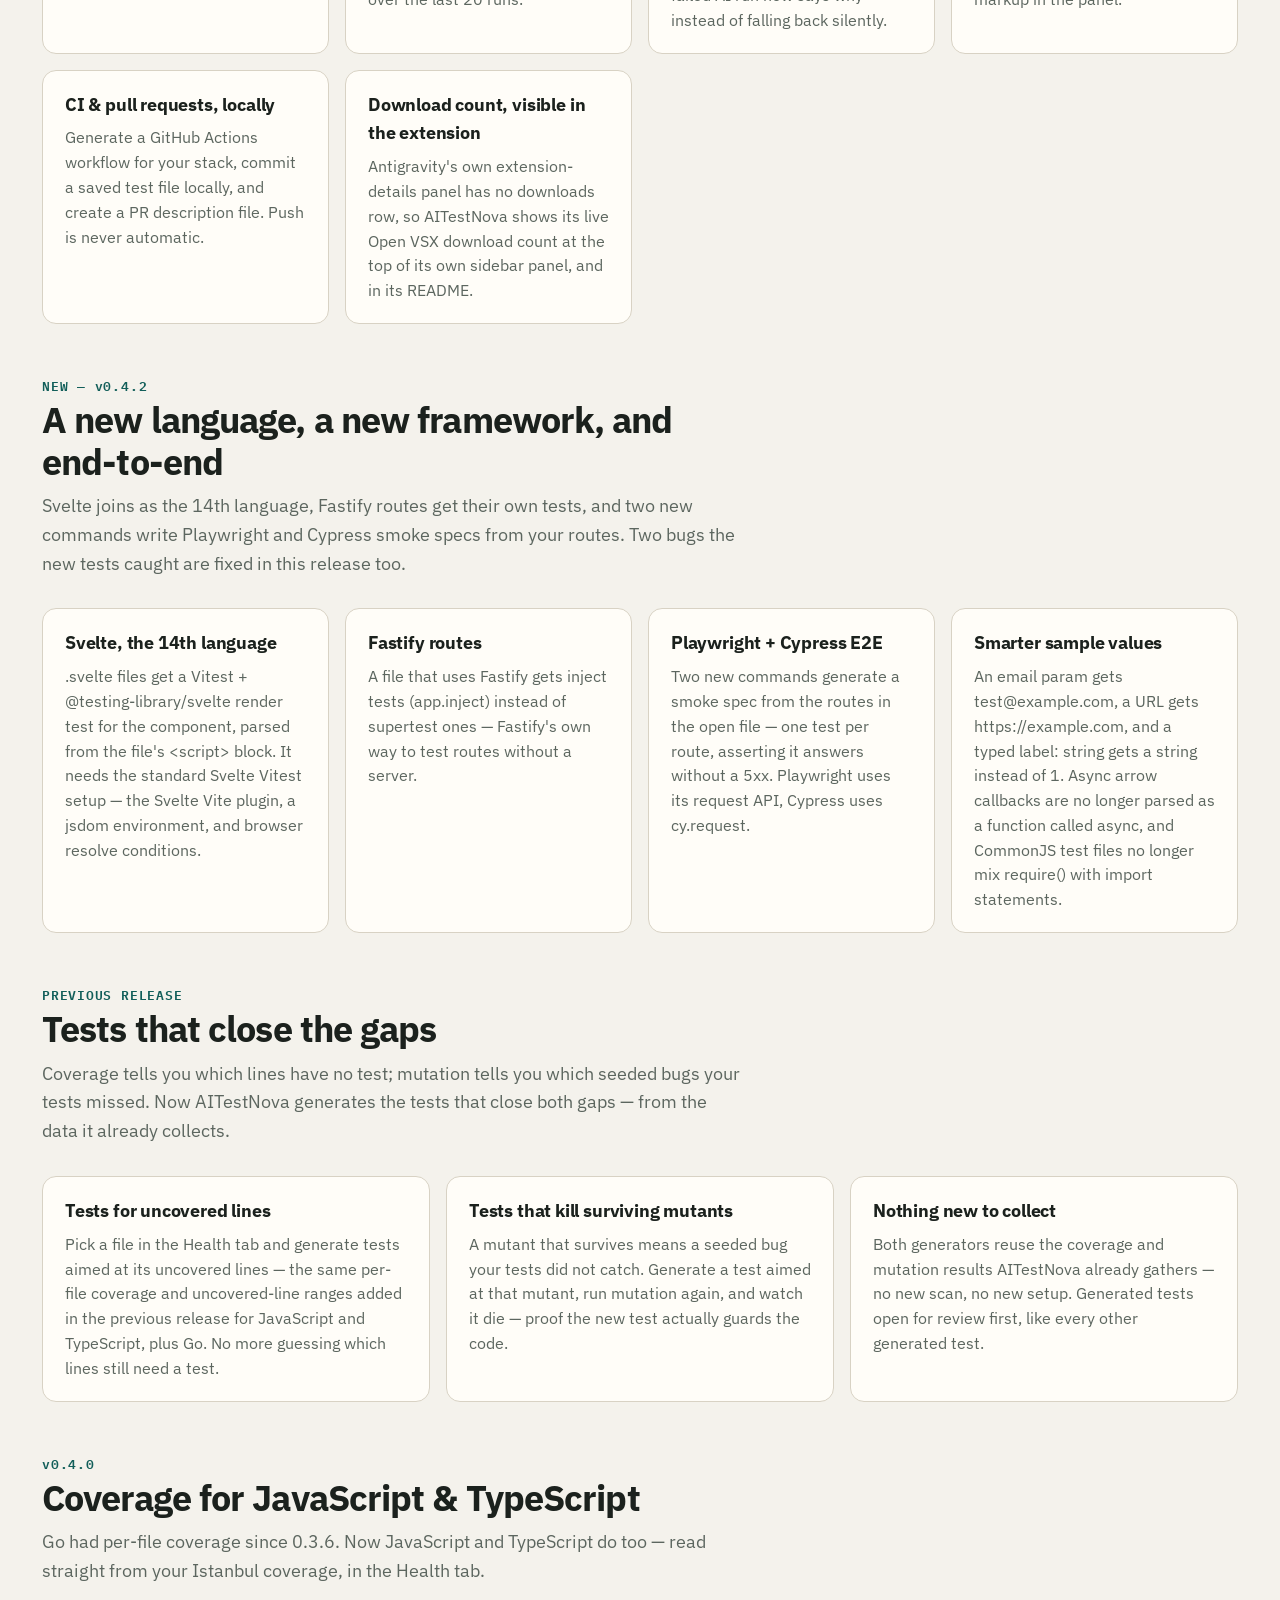
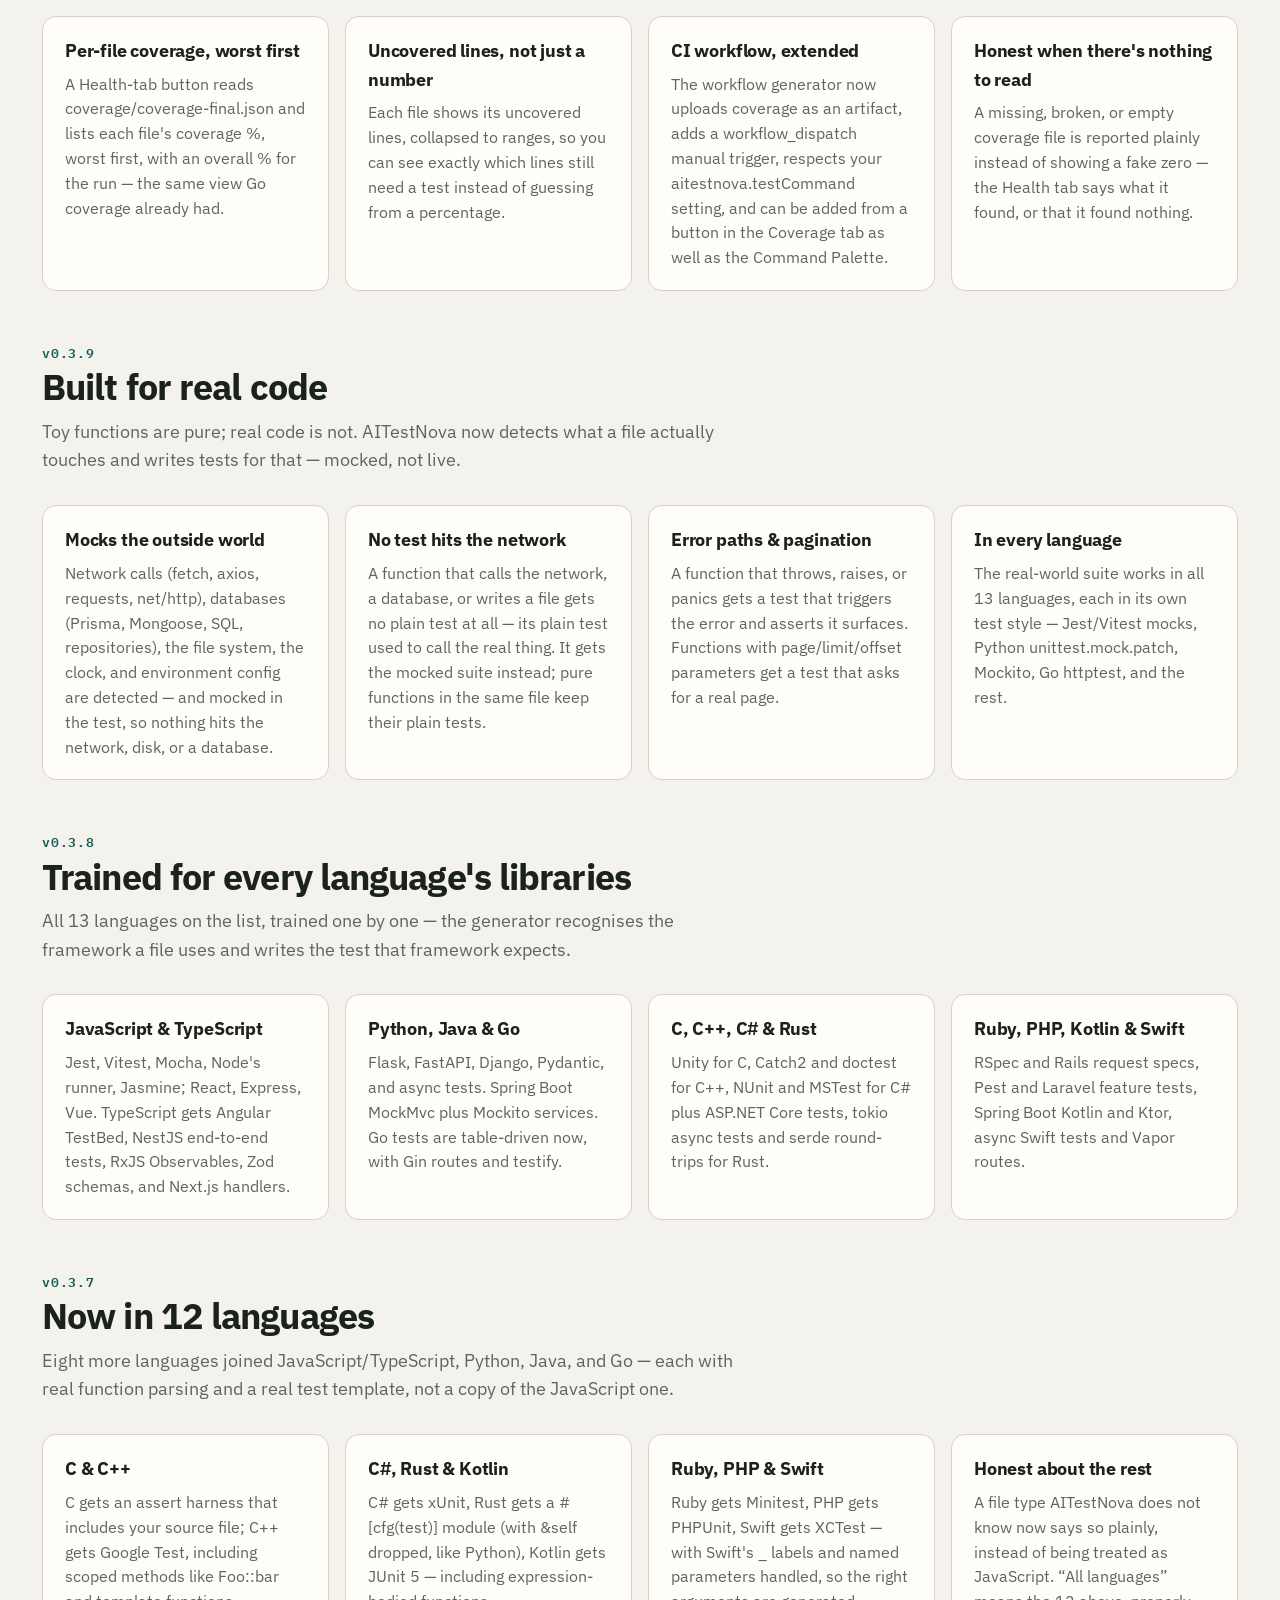
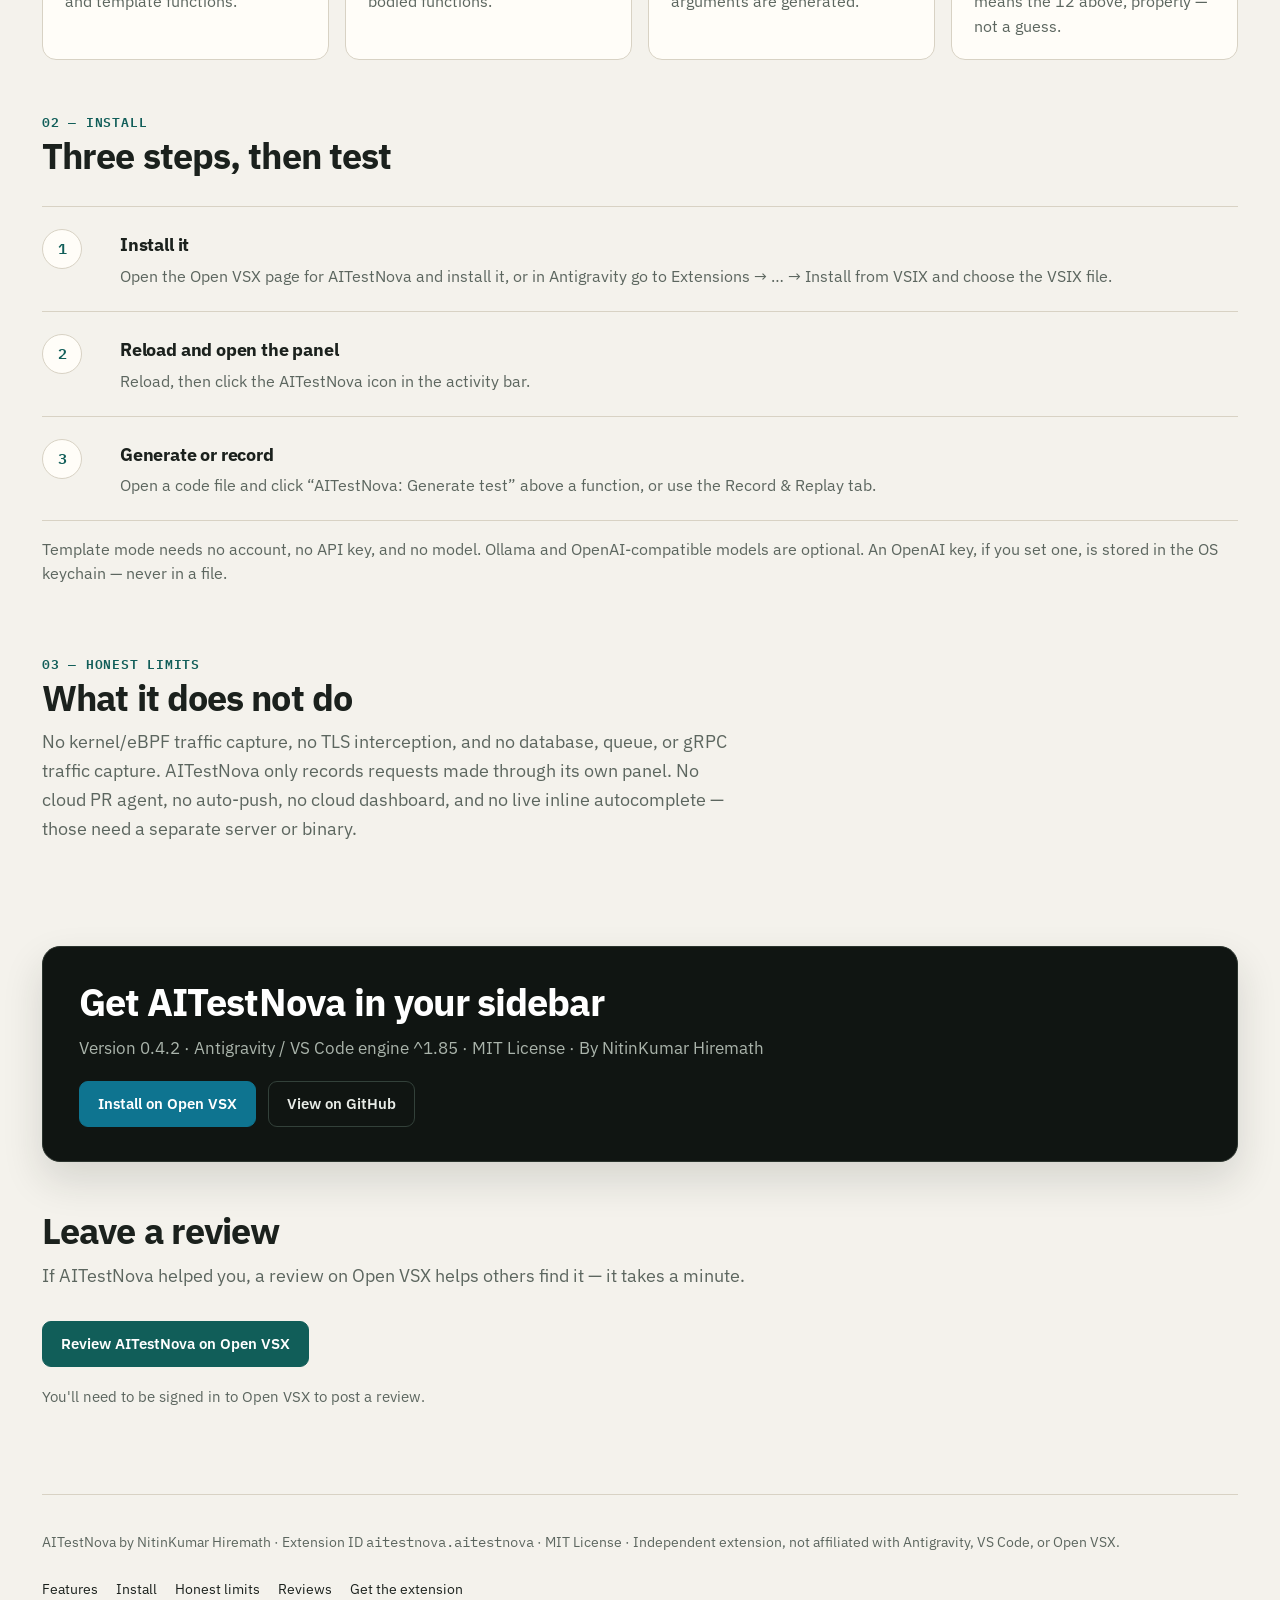
==== commit 6714b667: "AITestNova webpage: update to v0.4.2 — version pill + EMBEDDED_VERSION, downloads 1,904, 14 language" ====
--- a/aitestnova/index.html
+++ b/aitestnova/index.html
@@ -127,7 +127,7 @@
 </head>
 <body>
 <header class="nav"><div class="wrap nav-inner">
-  <a class="wordmark" href="#top" aria-label="AITestNova home"><svg aria-hidden="true" xmlns="http://www.w3.org/2000/svg" width="128" height="128" viewBox="0 0 128 128"><rect width="128" height="128" rx="24" fill="#10243a"/><text x="64" y="78" font-family="sans-serif" font-size="36" font-weight="bold" fill="#1fc2c9" text-anchor="middle">AI</text><path d="M30 92 L52 70 L64 82 L92 50" stroke="#f5a623" stroke-width="7" fill="none" stroke-linecap="round" stroke-linejoin="round"/><circle cx="92" cy="50" r="6" fill="#f5a623"/></svg>AITestNova <small class="live-version">v0.4.1</small></a>
+  <a class="wordmark" href="#top" aria-label="AITestNova home"><svg aria-hidden="true" xmlns="http://www.w3.org/2000/svg" width="128" height="128" viewBox="0 0 128 128"><rect width="128" height="128" rx="24" fill="#10243a"/><text x="64" y="78" font-family="sans-serif" font-size="36" font-weight="bold" fill="#1fc2c9" text-anchor="middle">AI</text><path d="M30 92 L52 70 L64 82 L92 50" stroke="#f5a623" stroke-width="7" fill="none" stroke-linecap="round" stroke-linejoin="round"/><circle cx="92" cy="50" r="6" fill="#f5a623"/></svg>AITestNova <small class="live-version">v0.4.2</small></a>
   <nav class="links" aria-label="Page"><a href="#features">Features</a><a href="#install">Install</a><a href="#limits">Honest limits</a><a href="#reviews">Reviews</a></nav>
   <a class="btn small nav-cta" href="#get">Get the extension</a>
 </div></header>
@@ -135,7 +135,7 @@
 <div class="wrap" id="top">
   <div class="hero"><div class="hero-3d" aria-hidden="true"><span class="c1"></span><span class="c2"></span><span class="c3"></span></div><div class="hero-grid"><div>
     <div class="hero-logo"><svg aria-hidden="true" xmlns="http://www.w3.org/2000/svg" width="128" height="128" viewBox="0 0 128 128"><rect width="128" height="128" rx="24" fill="#10243a"/><text x="64" y="78" font-family="sans-serif" font-size="36" font-weight="bold" fill="#1fc2c9" text-anchor="middle">AI</text><path d="M30 92 L52 70 L64 82 L92 50" stroke="#f5a623" stroke-width="7" fill="none" stroke-linecap="round" stroke-linejoin="round"/><circle cx="92" cy="50" r="6" fill="#f5a623"/></svg></div>
-    <span class="version-pill"><span class="dot"></span><b class="live-version">Version 0.4.1</b> · Antigravity · MIT License</span>
+    <span class="version-pill"><span class="dot"></span><b class="live-version">Version 0.4.2</b> · Antigravity · MIT License</span>
     <h1>Test Studio for <em>Antigravity</em></h1>
     <p class="lede">Generate <strong>unit tests</strong>, record and replay API calls with mocks, run test suites, check coverage, and see a local dashboard — in Antigravity. Multi-model test generation, stability checks, and CI workflow included.</p>
     <div class="cta-row">
@@ -156,15 +156,15 @@
     </div>
     <p class="panel-caption">A preview of the panel. <b>Nothing is saved until you save it.</b> Template tests are starting points, not proof.</p>
     <div class="dl-box"><div class="dl-main"><div class="dl-icon">↓</div><div>
-      <div class="dl-number" id="downloads">1,656</div>
+      <div class="dl-number" id="downloads">1,904</div>
       <div class="dl-label">downloads on Open VSX</div>
       <p class="dl-sub">Live count, updates automatically · 0 reviews so far</p>
     </div></div><span class="dl-live">● LIVE</span></div>
   </div></div></div>
 
   <div class="facts">
-    <div class="fact"><b class="live-downloads">1,656 downloads</b><span>on Open VSX, live count above</span></div>
-    <div class="fact"><b>13 languages</b><span>JavaScript, TypeScript, Python, Java, Go, C, C++, C#, Rust, Ruby, PHP, Kotlin, Swift</span></div>
+    <div class="fact"><b class="live-downloads">1,904 downloads</b><span>on Open VSX, live count above</span></div>
+    <div class="fact"><b>14 languages</b><span>JavaScript, TypeScript, Python, Java, Go, C, C++, C#, Rust, Ruby, PHP, Kotlin, Swift, Svelte</span></div>
     <div class="fact"><b>Template first</b><span>no model, no key needed</span></div>
     <div class="fact"><b>Local only</b><span>no cloud dashboard, no telemetry</span></div>
   </div>
@@ -174,7 +174,7 @@
     <h2>What it does</h2>
     <p>One panel for tests, APIs, suites, coverage, stability, and test health — with review before anything is saved.</p>
   </div><div class="cards">
-    <div class="card"><h3>Unit tests, in one click</h3><p>Click “Generate test” above a function in JavaScript/TypeScript, Python, Java, Go, C, C++, C#, Rust, Ruby, PHP, Kotlin, or Swift. Tests open for review first.</p></div>
+    <div class="card"><h3>Unit tests, in one click</h3><p>Click “Generate test” above a function in JavaScript/TypeScript, Python, Java, Go, C, C++, C#, Rust, Ruby, PHP, Kotlin, Swift, or Svelte. Tests open for review first.</p></div>
     <div class="card"><h3>Tests from a comment</h3><p>Select a comment or spec, and AITestNova turns your spec lines into test cases.</p></div>
     <div class="card"><h3>Multi-model generation</h3><p>Try up to 3 Ollama or OpenAI-compatible models and keep the best-scoring output. Or use template mode, no key needed.</p></div>
     <div class="card"><h3>Record &amp; replay APIs</h3><p>Send &amp; Record saves a real request and response. Replay diffs status and body, mock mode replays without the live server, and normalisation ignores volatile fields like timestamps and ids.</p></div>
@@ -186,8 +186,19 @@
     <div class="card"><h3>Download count, visible in the extension</h3><p>Antigravity's own extension-details panel has no downloads row, so AITestNova shows its live Open VSX download count at the top of its own sidebar panel, and in its README.</p></div>
   </div></section>
 
+  <section class="block" id="whats-new-042"><div class="section-head">
+    <span class="num">NEW — v0.4.2</span>
+    <h2>A new language, a new framework, and end-to-end</h2>
+    <p>Svelte joins as the 14th language, Fastify routes get their own tests, and two new commands write Playwright and Cypress smoke specs from your routes. Two bugs the new tests caught are fixed in this release too.</p>
+  </div><div class="cards">
+    <div class="card"><h3>Svelte, the 14th language</h3><p>.svelte files get a Vitest + @testing-library/svelte render test for the component, parsed from the file's &lt;script&gt; block. It needs the standard Svelte Vitest setup — the Svelte Vite plugin, a jsdom environment, and browser resolve conditions.</p></div>
+    <div class="card"><h3>Fastify routes</h3><p>A file that uses Fastify gets inject tests (app.inject) instead of supertest ones — Fastify's own way to test routes without a server.</p></div>
+    <div class="card"><h3>Playwright + Cypress E2E</h3><p>Two new commands generate a smoke spec from the routes in the open file — one test per route, asserting it answers without a 5xx. Playwright uses its request API, Cypress uses cy.request.</p></div>
+    <div class="card"><h3>Smarter sample values</h3><p>An email param gets test@example.com, a URL gets https://example.com, and a typed label: string gets a string instead of 1. Async arrow callbacks are no longer parsed as a function called async, and CommonJS test files no longer mix require() with import statements.</p></div>
+  </div></section>
+
   <section class="block" id="whats-new-041"><div class="section-head">
-    <span class="num">NEW — v0.4.1</span>
+    <span class="num">PREVIOUS RELEASE</span>
     <h2>Tests that close the gaps</h2>
     <p>Coverage tells you which lines have no test; mutation tells you which seeded bugs your tests missed. Now AITestNova generates the tests that close both gaps — from the data it already collects.</p>
   </div><div class="cards">
@@ -197,7 +208,7 @@
   </div></section>
 
   <section class="block" id="whats-new-040"><div class="section-head">
-    <span class="num">PREVIOUS RELEASE</span>
+    <span class="num">v0.4.0</span>
     <h2>Coverage for JavaScript &amp; TypeScript</h2>
     <p>Go had per-file coverage since 0.3.6. Now JavaScript and TypeScript do too — read straight from your Istanbul coverage, in the Health tab.</p>
   </div><div class="cards">
@@ -258,7 +269,7 @@
 
   <section id="get"><div class="cta-panel">
     <h2>Get AITestNova in your sidebar</h2>
-    <p>Version <span class="live-version-num">0.4.1</span> · Antigravity / VS Code engine ^1.85 · MIT License · By NitinKumar Hiremath</p>
+    <p>Version <span class="live-version-num">0.4.2</span> · Antigravity / VS Code engine ^1.85 · MIT License · By NitinKumar Hiremath</p>
     <div class="cta-row">
       <a class="btn" href="https://open-vsx.org/extension/aitestnova/aitestnova">Install on Open VSX</a>
       <a class="btn ghost" href="https://github.com/1nc24cs146-cmyk/AITestNova">View on GitHub</a>
@@ -289,7 +300,7 @@
   // EMBEDDED_VERSION in sync with the pill. Every download figure on
   // this page carries the live treatment, so no number can go stale
   // and make the page look fake.
-  var EMBEDDED_VERSION = "0.4.1";
+  var EMBEDDED_VERSION = "0.4.2";
   var API_URL = "https://open-vsx.org/api/aitestnova/aitestnova";
   var pills = document.querySelectorAll(".live-version");
   var downloads = document.getElementById("downloads");
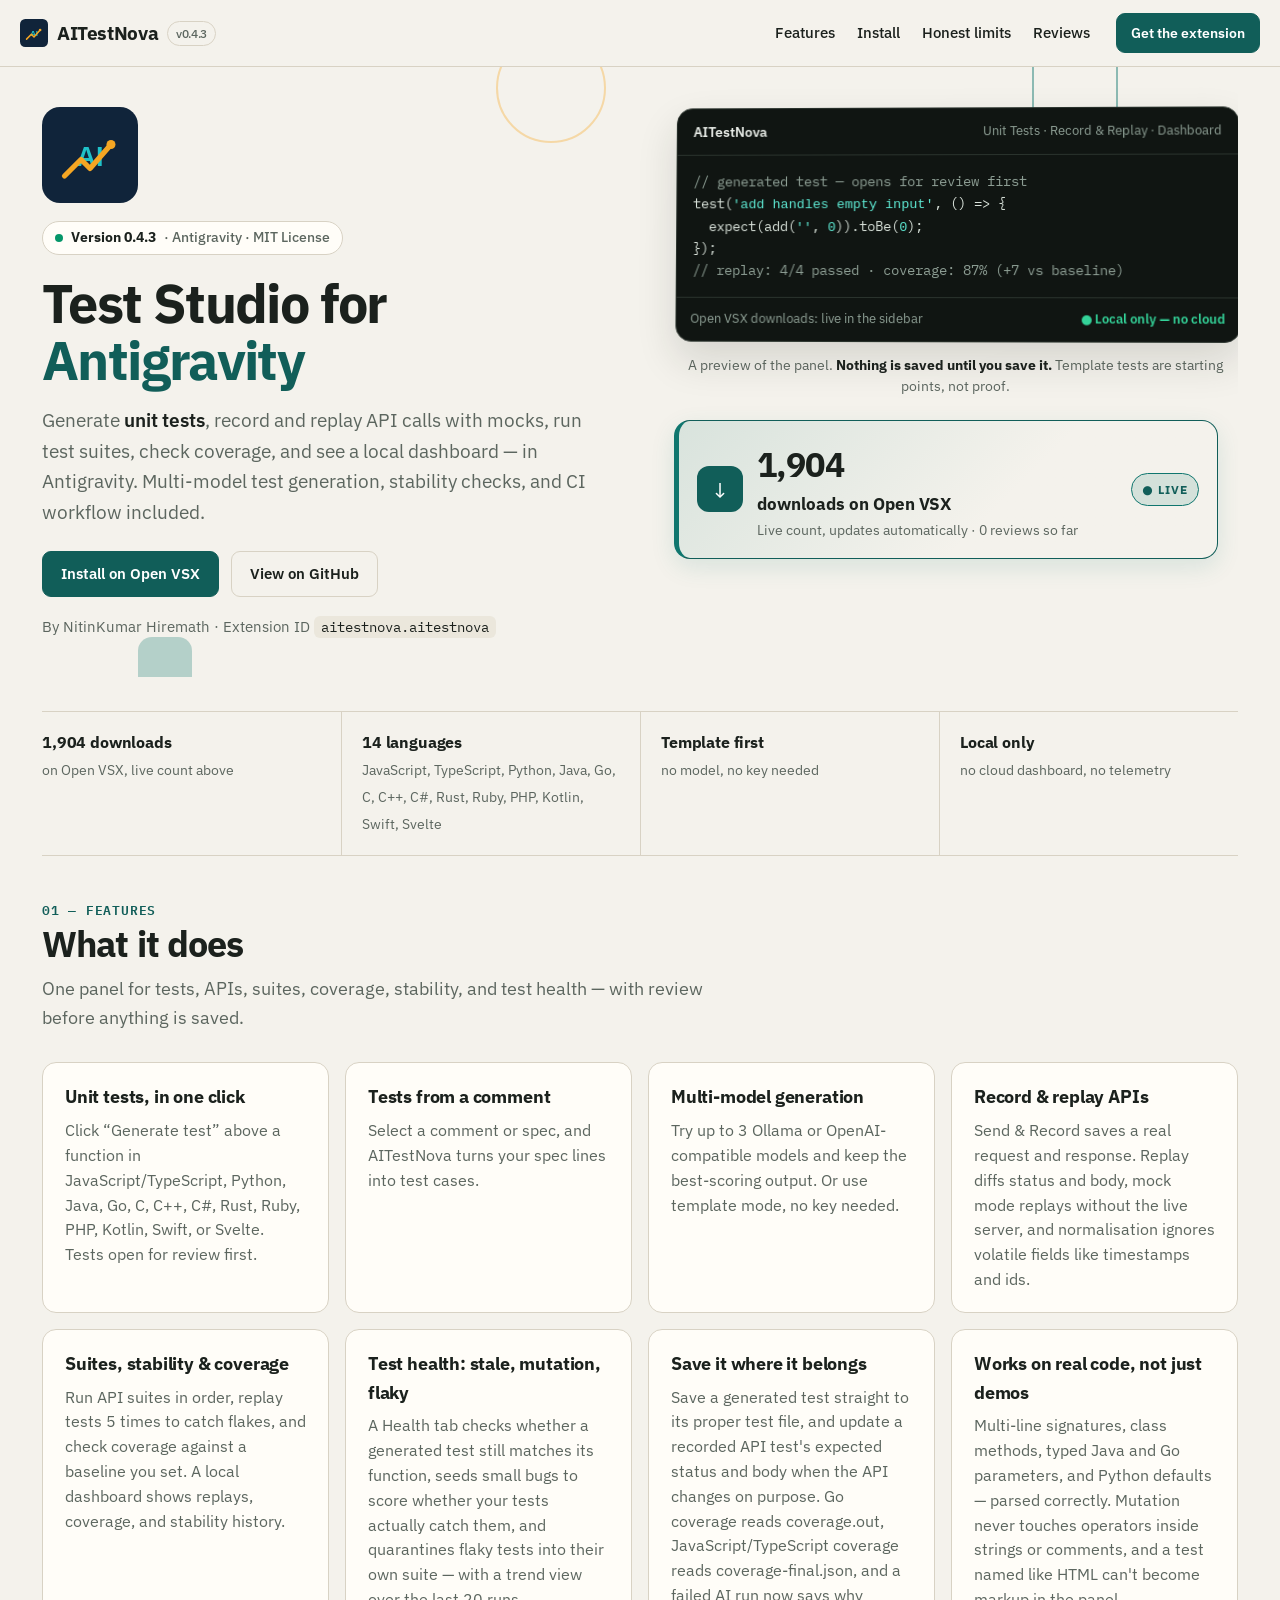
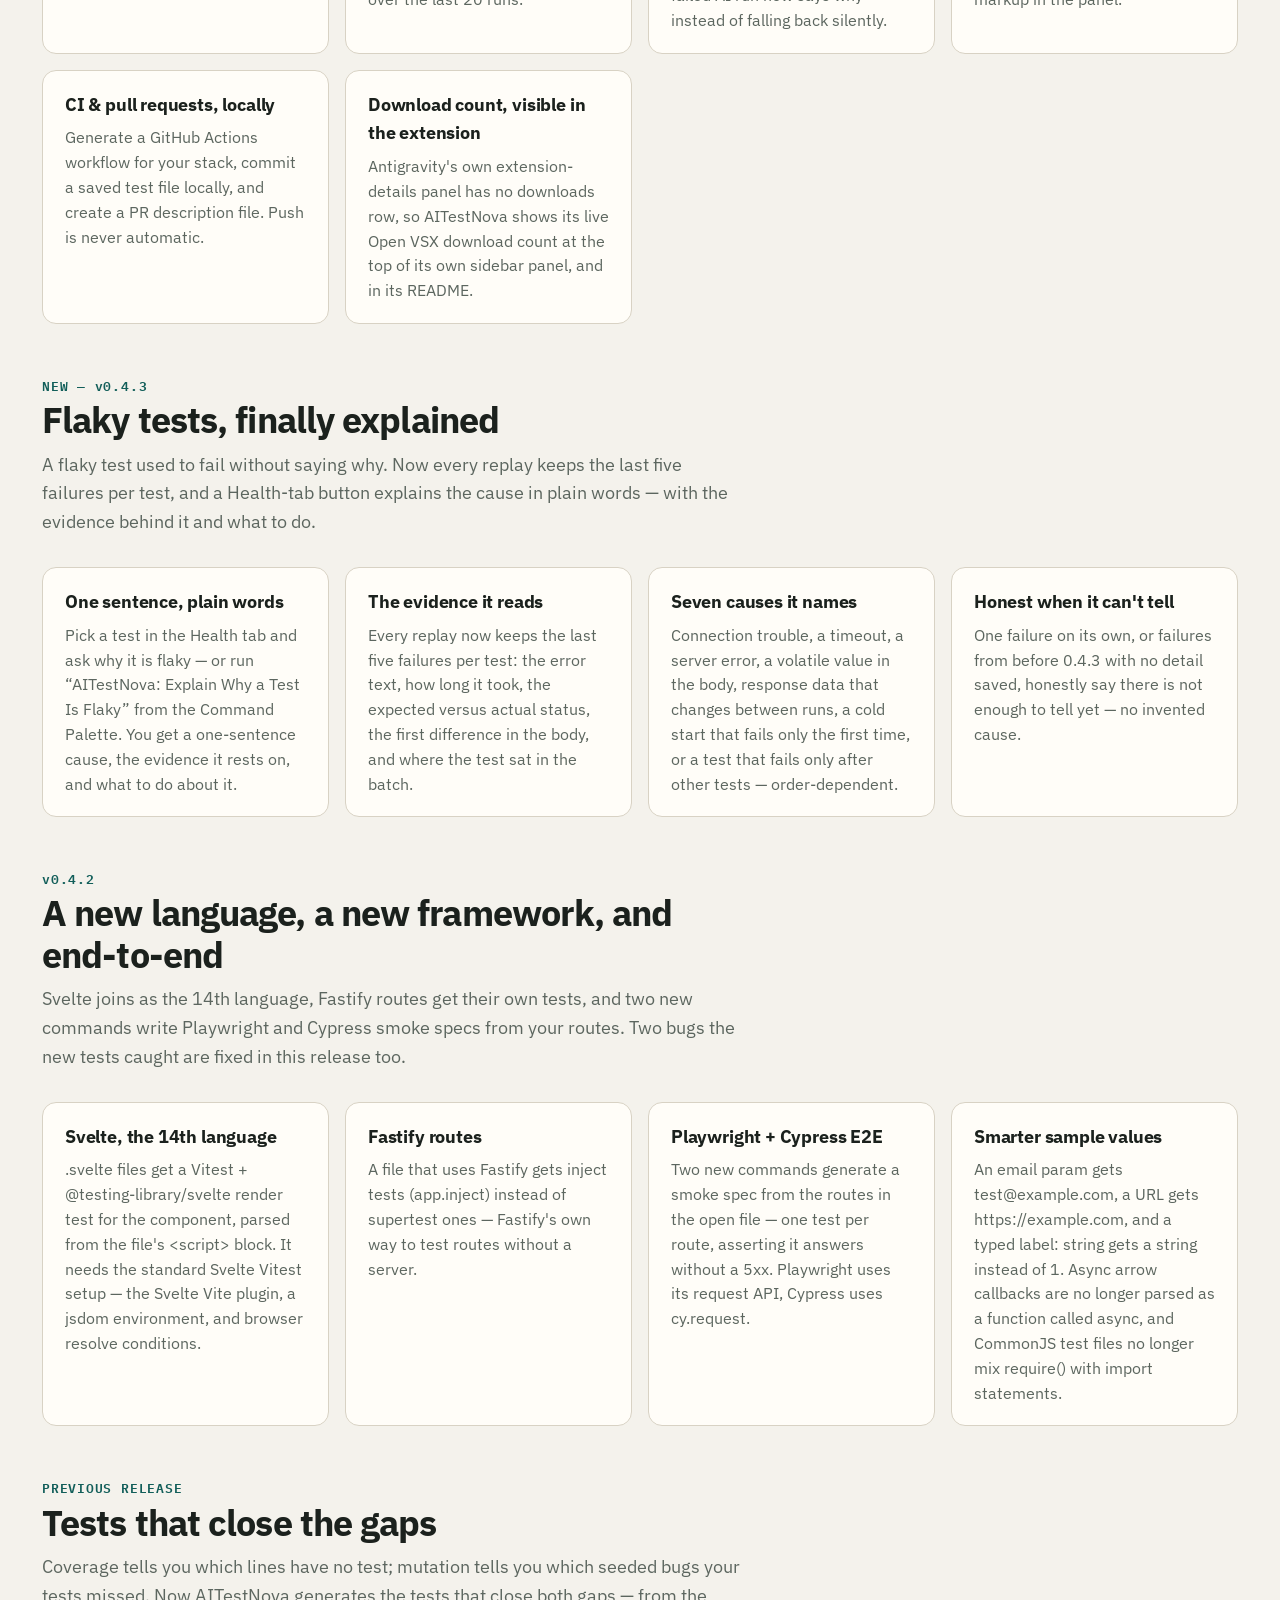
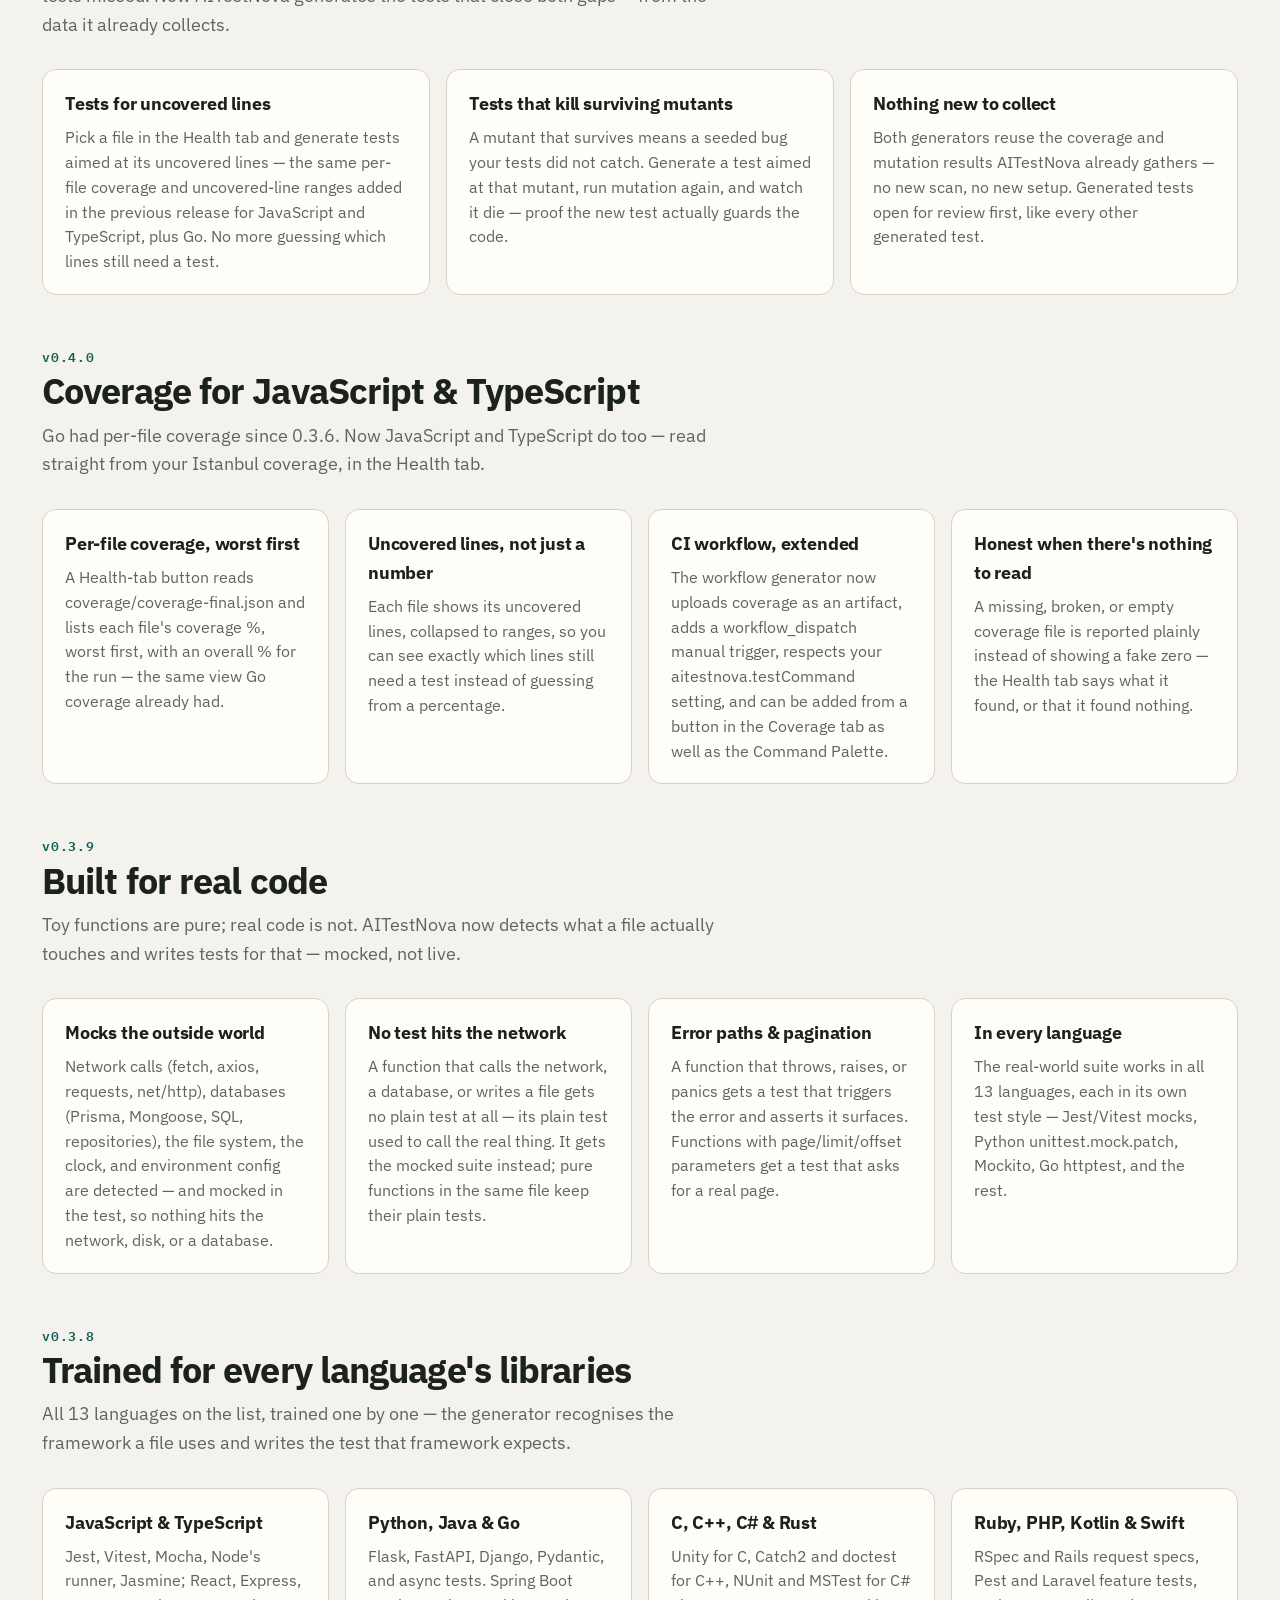
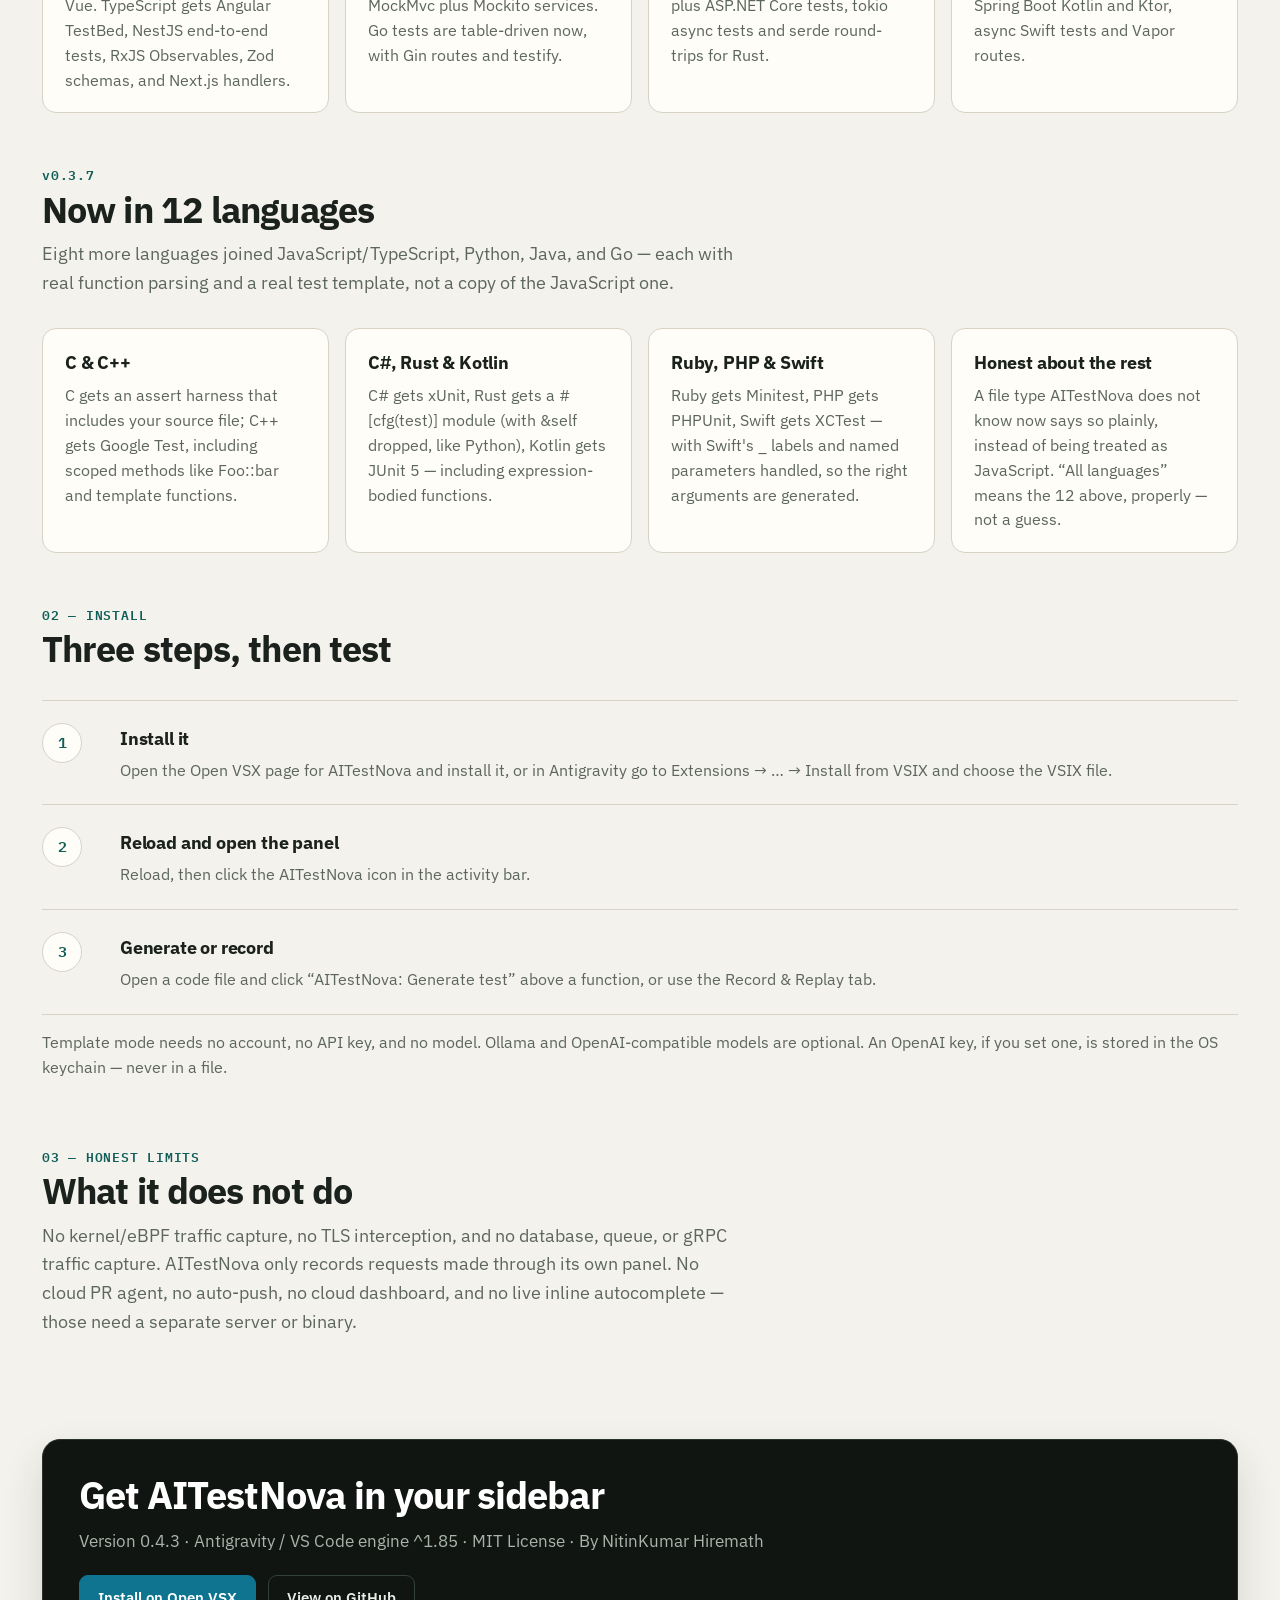
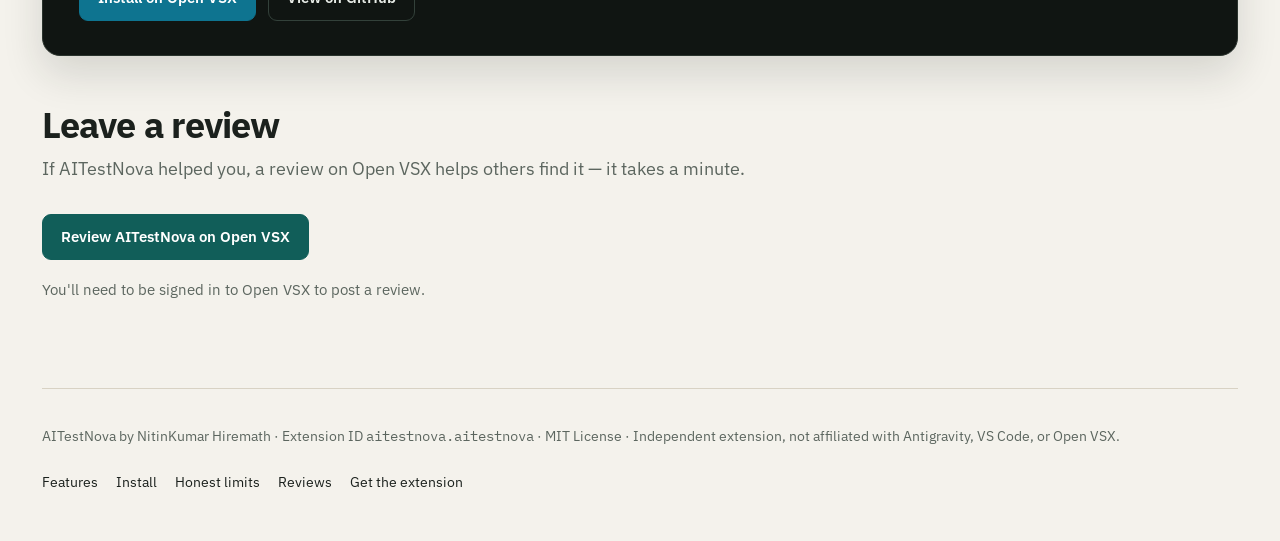
==== commit 9d757fc1: "AITestNova webpage: update to v0.4.3 — version pill + EMBEDDED_VERSION, What's new in 0.4.3 (explain" ====
--- a/aitestnova/index.html
+++ b/aitestnova/index.html
@@ -127,7 +127,7 @@
 </head>
 <body>
 <header class="nav"><div class="wrap nav-inner">
-  <a class="wordmark" href="#top" aria-label="AITestNova home"><svg aria-hidden="true" xmlns="http://www.w3.org/2000/svg" width="128" height="128" viewBox="0 0 128 128"><rect width="128" height="128" rx="24" fill="#10243a"/><text x="64" y="78" font-family="sans-serif" font-size="36" font-weight="bold" fill="#1fc2c9" text-anchor="middle">AI</text><path d="M30 92 L52 70 L64 82 L92 50" stroke="#f5a623" stroke-width="7" fill="none" stroke-linecap="round" stroke-linejoin="round"/><circle cx="92" cy="50" r="6" fill="#f5a623"/></svg>AITestNova <small class="live-version">v0.4.2</small></a>
+  <a class="wordmark" href="#top" aria-label="AITestNova home"><svg aria-hidden="true" xmlns="http://www.w3.org/2000/svg" width="128" height="128" viewBox="0 0 128 128"><rect width="128" height="128" rx="24" fill="#10243a"/><text x="64" y="78" font-family="sans-serif" font-size="36" font-weight="bold" fill="#1fc2c9" text-anchor="middle">AI</text><path d="M30 92 L52 70 L64 82 L92 50" stroke="#f5a623" stroke-width="7" fill="none" stroke-linecap="round" stroke-linejoin="round"/><circle cx="92" cy="50" r="6" fill="#f5a623"/></svg>AITestNova <small class="live-version">v0.4.3</small></a>
   <nav class="links" aria-label="Page"><a href="#features">Features</a><a href="#install">Install</a><a href="#limits">Honest limits</a><a href="#reviews">Reviews</a></nav>
   <a class="btn small nav-cta" href="#get">Get the extension</a>
 </div></header>
@@ -135,7 +135,7 @@
 <div class="wrap" id="top">
   <div class="hero"><div class="hero-3d" aria-hidden="true"><span class="c1"></span><span class="c2"></span><span class="c3"></span></div><div class="hero-grid"><div>
     <div class="hero-logo"><svg aria-hidden="true" xmlns="http://www.w3.org/2000/svg" width="128" height="128" viewBox="0 0 128 128"><rect width="128" height="128" rx="24" fill="#10243a"/><text x="64" y="78" font-family="sans-serif" font-size="36" font-weight="bold" fill="#1fc2c9" text-anchor="middle">AI</text><path d="M30 92 L52 70 L64 82 L92 50" stroke="#f5a623" stroke-width="7" fill="none" stroke-linecap="round" stroke-linejoin="round"/><circle cx="92" cy="50" r="6" fill="#f5a623"/></svg></div>
-    <span class="version-pill"><span class="dot"></span><b class="live-version">Version 0.4.2</b> · Antigravity · MIT License</span>
+    <span class="version-pill"><span class="dot"></span><b class="live-version">Version 0.4.3</b> · Antigravity · MIT License</span>
     <h1>Test Studio for <em>Antigravity</em></h1>
     <p class="lede">Generate <strong>unit tests</strong>, record and replay API calls with mocks, run test suites, check coverage, and see a local dashboard — in Antigravity. Multi-model test generation, stability checks, and CI workflow included.</p>
     <div class="cta-row">
@@ -186,8 +186,19 @@
     <div class="card"><h3>Download count, visible in the extension</h3><p>Antigravity's own extension-details panel has no downloads row, so AITestNova shows its live Open VSX download count at the top of its own sidebar panel, and in its README.</p></div>
   </div></section>
 
+  <section class="block" id="whats-new-043"><div class="section-head">
+    <span class="num">NEW — v0.4.3</span>
+    <h2>Flaky tests, finally explained</h2>
+    <p>A flaky test used to fail without saying why. Now every replay keeps the last five failures per test, and a Health-tab button explains the cause in plain words — with the evidence behind it and what to do.</p>
+  </div><div class="cards">
+    <div class="card"><h3>One sentence, plain words</h3><p>Pick a test in the Health tab and ask why it is flaky — or run “AITestNova: Explain Why a Test Is Flaky” from the Command Palette. You get a one-sentence cause, the evidence it rests on, and what to do about it.</p></div>
+    <div class="card"><h3>The evidence it reads</h3><p>Every replay now keeps the last five failures per test: the error text, how long it took, the expected versus actual status, the first difference in the body, and where the test sat in the batch.</p></div>
+    <div class="card"><h3>Seven causes it names</h3><p>Connection trouble, a timeout, a server error, a volatile value in the body, response data that changes between runs, a cold start that fails only the first time, or a test that fails only after other tests — order-dependent.</p></div>
+    <div class="card"><h3>Honest when it can't tell</h3><p>One failure on its own, or failures from before 0.4.3 with no detail saved, honestly say there is not enough to tell yet — no invented cause.</p></div>
+  </div></section>
+
   <section class="block" id="whats-new-042"><div class="section-head">
-    <span class="num">NEW — v0.4.2</span>
+    <span class="num">v0.4.2</span>
     <h2>A new language, a new framework, and end-to-end</h2>
     <p>Svelte joins as the 14th language, Fastify routes get their own tests, and two new commands write Playwright and Cypress smoke specs from your routes. Two bugs the new tests caught are fixed in this release too.</p>
   </div><div class="cards">
@@ -269,7 +280,7 @@
 
   <section id="get"><div class="cta-panel">
     <h2>Get AITestNova in your sidebar</h2>
-    <p>Version <span class="live-version-num">0.4.2</span> · Antigravity / VS Code engine ^1.85 · MIT License · By NitinKumar Hiremath</p>
+    <p>Version <span class="live-version-num">0.4.3</span> · Antigravity / VS Code engine ^1.85 · MIT License · By NitinKumar Hiremath</p>
     <div class="cta-row">
       <a class="btn" href="https://open-vsx.org/extension/aitestnova/aitestnova">Install on Open VSX</a>
       <a class="btn ghost" href="https://github.com/1nc24cs146-cmyk/AITestNova">View on GitHub</a>
@@ -300,7 +311,7 @@
   // EMBEDDED_VERSION in sync with the pill. Every download figure on
   // this page carries the live treatment, so no number can go stale
   // and make the page look fake.
-  var EMBEDDED_VERSION = "0.4.2";
+  var EMBEDDED_VERSION = "0.4.3";
   var API_URL = "https://open-vsx.org/api/aitestnova/aitestnova";
   var pills = document.querySelectorAll(".live-version");
   var downloads = document.getElementById("downloads");
